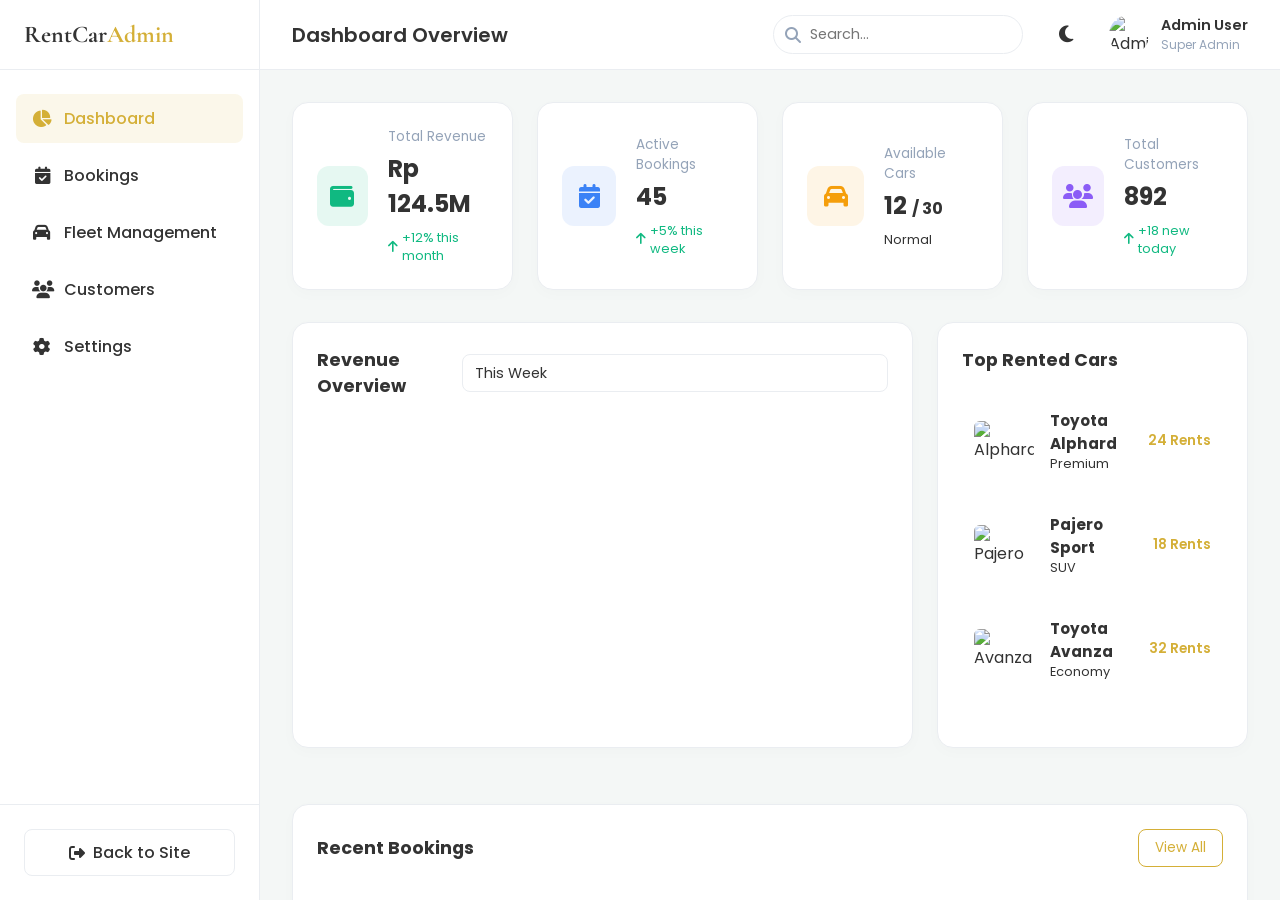
==== dashboard.html @ d7475178 "feat: add admin dashboard and folder restructure" ====
<!DOCTYPE html>
<html lang="en" data-theme="light">
  <head>
    <meta charset="UTF-8" />
    <meta name="viewport" content="width=device-width, initial-scale=1.0" />
    <title>Admin Dashboard - RentCarPremium</title>

    <!-- Google Fonts -->
    <link rel="preconnect" href="https://fonts.googleapis.com" />
    <link rel="preconnect" href="https://fonts.gstatic.com" crossorigin />
    <link
      href="https://fonts.googleapis.com/css2?family=Cormorant+Garamond:wght@400;600;700&family=Poppins:wght@300;400;500;600;700&display=swap"
      rel="stylesheet"
    />

    <!-- Font Awesome -->
    <link
      rel="stylesheet"
      href="https://cdnjs.cloudflare.com/ajax/libs/font-awesome/6.5.0/css/all.min.css"
    />

    <!-- Chart.js -->
    <script src="https://cdn.jsdelivr.net/npm/chart.js"></script>

    <!-- Styles -->
    <link rel="stylesheet" href="assets/css/style.css" />
    <link rel="stylesheet" href="assets/css/dashboard.css" />
  </head>
  <body class="dashboard-body">
    <!-- Sidebar -->
    <aside class="sidebar" id="sidebar">
      <div class="sidebar-header">
        <a href="index.html" class="nav-logo">RentCar<span>Admin</span></a>
        <button class="close-sidebar" id="closeSidebar">
          <i class="fas fa-times"></i>
        </button>
      </div>

      <ul class="sidebar-menu">
        <li>
          <a href="#" class="sidebar-link active" data-target="overview">
            <i class="fas fa-chart-pie"></i> Dashboard
          </a>
        </li>
        <li>
          <a href="#" class="sidebar-link" data-target="bookings">
            <i class="fas fa-calendar-check"></i> Bookings
          </a>
        </li>
        <li>
          <a href="#" class="sidebar-link" data-target="fleet">
            <i class="fas fa-car"></i> Fleet Management
          </a>
        </li>
        <li>
          <a href="#" class="sidebar-link" data-target="customers">
            <i class="fas fa-users"></i> Customers
          </a>
        </li>
        <li>
          <a href="#" class="sidebar-link" data-target="settings">
            <i class="fas fa-cog"></i> Settings
          </a>
        </li>
      </ul>

      <div class="sidebar-footer">
        <a href="index.html" class="logout-btn">
          <i class="fas fa-sign-out-alt"></i> Back to Site
        </a>
      </div>
    </aside>

    <!-- Main Content -->
    <main class="main-content">
      <!-- Topbar -->
      <header class="topbar">
        <div class="topbar-left">
          <button class="hamburger-dashboard" id="openSidebar">
            <i class="fas fa-bars"></i>
          </button>
          <h2 class="page-title" id="dashboardPageTitle">Dashboard Overview</h2>
        </div>

        <div class="topbar-right">
          <div class="search-bar">
            <i class="fas fa-search"></i>
            <input type="text" id="globalSearch" placeholder="Search..." />
          </div>
          <button
            class="dark-toggle"
            id="darkToggleDashboard"
            aria-label="Toggle dark mode"
          >
            <i class="fas fa-moon" id="darkIconDashboard"></i>
          </button>
          <div class="admin-profile">
            <img
              src="https://randomuser.me/api/portraits/men/32.jpg"
              alt="Admin"
            />
            <div class="admin-info">
              <span class="admin-name">Admin User</span>
              <span class="admin-role">Super Admin</span>
            </div>
          </div>
        </div>
      </header>

      <!-- Dashboard Container -->
      <div class="dashboard-container">
        
        <!-- =========================================
             1. OVERVIEW VIEW (DASHBOARD)
             ========================================= -->
        <div id="view-overview" class="dashboard-view active-view">
          <!-- Stats Cards -->
          <div class="stats-grid">
            <div class="stat-card">
              <div class="stat-icon income"><i class="fas fa-wallet"></i></div>
              <div class="stat-details">
                <p>Total Revenue</p>
                <h3>Rp 124.5M</h3>
                <span class="trend positive"
                  ><i class="fas fa-arrow-up"></i> +12% this month</span
                >
              </div>
            </div>
            <div class="stat-card">
              <div class="stat-icon bookings">
                <i class="fas fa-calendar-check"></i>
              </div>
              <div class="stat-details">
                <p>Active Bookings</p>
                <h3>45</h3>
                <span class="trend positive"
                  ><i class="fas fa-arrow-up"></i> +5% this week</span
                >
              </div>
            </div>
            <div class="stat-card">
              <div class="stat-icon cars"><i class="fas fa-car"></i></div>
              <div class="stat-details">
                <p>Available Cars</p>
                <h3>12 <span>/ 30</span></h3>
                <span class="trend neutral">Normal</span>
              </div>
            </div>
            <div class="stat-card">
              <div class="stat-icon users"><i class="fas fa-users"></i></div>
              <div class="stat-details">
                <p>Total Customers</p>
                <h3>892</h3>
                <span class="trend positive"
                  ><i class="fas fa-arrow-up"></i> +18 new today</span
                >
              </div>
            </div>
          </div>

          <div class="dashboard-grid">
            <!-- Chart Section -->
            <div class="chart-section dashboard-card">
              <div class="card-header">
                <h3>Revenue Overview</h3>
                <select class="filter-select">
                  <option>This Week</option>
                  <option>This Month</option>
                  <option>This Year</option>
                </select>
              </div>
              <div class="chart-container">
                <canvas id="revenueChart"></canvas>
              </div>
            </div>

            <!-- Popular Cars -->
            <div class="popular-cars dashboard-card">
              <div class="card-header">
                <h3>Top Rented Cars</h3>
              </div>
              <div class="popular-list">
                <div class="popular-item">
                  <img
                    src="https://th.bing.com/th/id/OIP.Qn-1zHXewPxutdXA5yAZLQHaE8?w=240&h=150&c=6&r=0&o=7&dpr=1.3&pid=1.7&rm=3"
                    alt="Alphard"
                  />
                  <div class="popular-info">
                    <h4>Toyota Alphard</h4>
                    <p>Premium</p>
                  </div>
                  <span class="rent-count">24 Rents</span>
                </div>
                <div class="popular-item">
                  <img
                    src="https://th.bing.com/th/id/OIP.t22fXZm8ajaMk3SZnd7yOwHaEh?w=259&h=150&c=6&r=0&o=7&dpr=1.3&pid=1.7&rm=3"
                    alt="Pajero"
                  />
                  <div class="popular-info">
                    <h4>Pajero Sport</h4>
                    <p>SUV</p>
                  </div>
                  <span class="rent-count">18 Rents</span>
                </div>
                <div class="popular-item">
                  <img
                    src="https://th.bing.com/th/id/OIP.oUgGefpCbE5vS0LjZGcq3wHaEK?w=265&h=180&c=7&r=0&o=7&dpr=1.3&pid=1.7&rm=3"
                    alt="Avanza"
                  />
                  <div class="popular-info">
                    <h4>Toyota Avanza</h4>
                    <p>Economy</p>
                  </div>
                  <span class="rent-count">32 Rents</span>
                </div>
              </div>
            </div>
          </div>

          <!-- Recent Bookings Table -->
          <div class="recent-bookings dashboard-card">
            <div class="card-header">
              <h3>Recent Bookings</h3>
              <button class="btn-outline-sm" id="viewAllBookingsBtn">View All</button>
            </div>
            <div class="table-responsive">
              <table class="dashboard-table">
                <thead>
                  <tr>
                    <th>Booking ID</th>
                    <th>Customer</th>
                    <th>Car</th>
                    <th>Pickup Date</th>
                    <th>Return Date</th>
                    <th>Status</th>
                    <th>Amount</th>
                  </tr>
                </thead>
                <tbody id="recentBookingsTable">
                  <!-- Rendered via JS -->
                </tbody>
              </table>
            </div>
          </div>
        </div>

        <!-- =========================================
             2. BOOKINGS VIEW
             ========================================= -->
        <div id="view-bookings" class="dashboard-view">
          <div class="dashboard-card">
            <div class="card-header">
              <h3>Bookings List</h3>
              <div class="bookings-actions">
                <select class="filter-select" id="bookingsFilter">
                  <option value="all">All Bookings</option>
                  <option value="active">Active</option>
                  <option value="completed">Completed</option>
                  <option value="pending">Pending</option>
                </select>
                <button class="btn-primary-sm" id="btnNewBooking">
                  <i class="fas fa-plus"></i> New Booking
                </button>
              </div>
            </div>

            <div class="table-responsive">
              <table class="dashboard-table">
                <thead>
                  <tr>
                    <th>Booking ID</th>
                    <th>Customer</th>
                    <th>Car</th>
                    <th>Pickup Date</th>
                    <th>Return Date</th>
                    <th>Status</th>
                    <th>Amount</th>
                    <th>Actions</th>
                  </tr>
                </thead>
                <tbody id="fullBookingsTable">
                  <!-- JS Rendered -->
                </tbody>
              </table>
            </div>
          </div>
        </div>

        <!-- =========================================
             3. FLEET VIEW
             ========================================= -->
        <div id="view-fleet" class="dashboard-view">
          <div class="fleet-control-bar">
            <h3>Fleet Directory</h3>
            <button class="btn-primary-sm" id="btnNewCar">
              <i class="fas fa-plus"></i> Add New Car
            </button>
          </div>
          <div class="fleet-grid-dashboard" id="fleetGridDashboard">
            <!-- JS Rendered Fleet Grid -->
          </div>
        </div>

        <!-- =========================================
             4. CUSTOMERS VIEW
             ========================================= -->
        <div id="view-customers" class="dashboard-view">
          <div class="dashboard-card">
            <div class="card-header">
              <h3>Customer Database</h3>
            </div>
            <div class="table-responsive">
              <table class="dashboard-table">
                <thead>
                  <tr>
                    <th>Customer ID</th>
                    <th>Name</th>
                    <th>Email</th>
                    <th>Phone</th>
                    <th>Total Bookings</th>
                    <th>Status</th>
                    <th>Actions</th>
                  </tr>
                </thead>
                <tbody id="customersTable">
                  <!-- JS Rendered -->
                </tbody>
              </table>
            </div>
          </div>
        </div>

        <!-- =========================================
             5. SETTINGS VIEW
             ========================================= -->
        <div id="view-settings" class="dashboard-view">
          <div class="settings-grid">
            <div class="dashboard-card settings-card">
              <h3>Admin Profile</h3>
              <form class="settings-form" id="adminProfileForm">
                <div class="form-group-sm">
                  <label>Display Name</label>
                  <input type="text" value="Admin User" required />
                </div>
                <div class="form-group-sm">
                  <label>Email Address</label>
                  <input type="email" value="admin@rentcarpremium.id" required />
                </div>
                <div class="form-group-sm">
                  <label>New Password</label>
                  <input type="password" placeholder="••••••••" />
                </div>
                <button type="submit" class="btn-primary-sm">Save Profile</button>
              </form>
            </div>

            <div class="dashboard-card settings-card">
              <h3>System Settings</h3>
              <form class="settings-form" id="systemSettingsForm">
                <div class="form-group-sm">
                  <label>Business Name</label>
                  <input type="text" value="RentCarPremium" required />
                </div>
                <div class="form-group-sm">
                  <label>Default Tax (%)</label>
                  <input type="number" value="10" required />
                </div>
                <div class="form-group-sm">
                  <label>Insurance Fee (Rp / Day)</label>
                  <input type="number" value="75000" required />
                </div>
                <button type="submit" class="btn-primary-sm">Save Config</button>
              </form>
            </div>
          </div>
        </div>

      </div>
    </main>

    <!-- SweetAlert2 -->
    <script src="https://cdn.jsdelivr.net/npm/sweetalert2@11"></script>
    <script src="assets/js/dashboard.js"></script>
  </body>
</html>
---- assets/css/style.css ----
/* ============================================================
   RentCarPremium – style.css
   Premium Luxury Car Rental Website
   ============================================================ */

/* ---- CSS Variables ---- */
:root {
  --bg: #f8f7f5;
  --bg2: #ffffff;
  --surface: #ffffff;
  --border: #e8e4df;
  --text: #1a1a1a;
  --text2: #5a5a5a;
  --text3: #9a9a9a;
  --accent: #7c5cbf;
  --accent2: #a07de0;
  --accent-light: #f0eafa;
  --accent-glow: rgba(124,92,191,0.18);
  --gold: #c9a84c;
  --dark-nav: rgba(255,255,255,0.95);
  --shadow: 0 4px 24px rgba(0,0,0,0.07);
  --shadow-lg: 0 12px 48px rgba(0,0,0,0.12);
  --radius: 16px;
  --radius-sm: 10px;
  --font-display: 'Cormorant Garamond', serif;
  --font-body: 'Poppins', sans-serif;
  --font-alt: 'Montserrat', sans-serif;
  --transition: 0.35s cubic-bezier(0.4,0,0.2,1);
}

[data-theme="dark"] {
  --bg: #0f0e0d;
  --bg2: #181614;
  --surface: #1e1c1a;
  --border: #2e2c2a;
  --text: #f0ece6;
  --text2: #b0a898;
  --text3: #706860;
  --dark-nav: rgba(15,14,13,0.96);
  --shadow: 0 4px 24px rgba(0,0,0,0.35);
  --shadow-lg: 0 12px 48px rgba(0,0,0,0.5);
  --accent-light: rgba(124,92,191,0.12);
}

/* ---- Reset & Base ---- */
*, *::before, *::after { box-sizing: border-box; margin: 0; padding: 0; }
html { scroll-behavior: smooth; font-size: 16px; }
body {
  font-family: var(--font-body);
  background: var(--bg);
  color: var(--text);
  overflow-x: hidden;
  transition: background var(--transition), color var(--transition);
}
img { display: block; width: 100%; height: auto; }
a { text-decoration: none; color: inherit; }
ul { list-style: none; }
button { cursor: pointer; border: none; background: none; font-family: inherit; }
input, select, textarea {
  font-family: inherit;
  border: 1.5px solid var(--border);
  background: var(--surface);
  color: var(--text);
  border-radius: var(--radius-sm);
  padding: 0.75rem 1rem;
  width: 100%;
  font-size: 0.9rem;
  transition: border-color var(--transition), box-shadow var(--transition), background var(--transition);
  outline: none;
}
input:focus, select:focus, textarea:focus {
  border-color: var(--accent);
  box-shadow: 0 0 0 3px var(--accent-glow);
}
select { appearance: none; background-image: url("data:image/svg+xml,%3Csvg xmlns='http://www.w3.org/2000/svg' width='12' height='8' fill='none'%3E%3Cpath d='M1 1l5 5 5-5' stroke='%237c5cbf' stroke-width='2' stroke-linecap='round'/%3E%3C/svg%3E"); background-repeat: no-repeat; background-position: right 1rem center; padding-right: 2.5rem; }
textarea { resize: vertical; }

/* ---- Scroll Progress ---- */
#scroll-progress {
  position: fixed; top: 0; left: 0; height: 3px; width: 0%;
  background: linear-gradient(90deg, var(--accent), var(--gold));
  z-index: 9999; transition: width 0.1s linear;
}

/* ---- Loading Screen ---- */
#loader {
  position: fixed; inset: 0; z-index: 10000;
  background: #0f0e0d;
  display: flex; align-items: center; justify-content: center;
  transition: opacity 0.6s ease, visibility 0.6s ease;
}
#loader.hidden { opacity: 0; visibility: hidden; }
.loader-inner { text-align: center; }
.loader-logo {
  font-family: var(--font-display);
  font-size: 2.5rem;
  color: #f0ece6;
  letter-spacing: -0.5px;
  margin-bottom: 2rem;
}
.loader-logo span { color: var(--accent2); }
.loader-bar {
  width: 200px; height: 2px;
  background: rgba(255,255,255,0.1);
  border-radius: 99px; overflow: hidden;
  margin: 0 auto 1rem;
}
.loader-fill {
  height: 100%;
  background: linear-gradient(90deg, var(--accent), var(--gold));
  border-radius: 99px;
  animation: loaderFill 1.8s ease forwards;
}
@keyframes loaderFill { from { width: 0; } to { width: 100%; } }
.loader-text { color: rgba(255,255,255,0.4); font-size: 0.8rem; letter-spacing: 0.15em; text-transform: uppercase; }

/* ---- Container ---- */
.container { max-width: 1240px; margin: 0 auto; padding: 0 1.5rem; }

/* ---- Buttons ---- */
.btn-primary {
  display: inline-flex; align-items: center; gap: 0.5rem;
  background: var(--accent);
  color: #fff;
  padding: 0.8rem 1.8rem;
  border-radius: 99px;
  font-size: 0.92rem;
  font-weight: 600;
  font-family: var(--font-alt);
  letter-spacing: 0.02em;
  transition: transform var(--transition), box-shadow var(--transition), background var(--transition);
  position: relative; overflow: hidden;
}
.btn-primary::before {
  content: ''; position: absolute; inset: 0;
  background: linear-gradient(135deg,rgba(255,255,255,0.15),transparent);
  opacity: 0; transition: opacity var(--transition);
}
.btn-primary:hover { transform: translateY(-2px); box-shadow: 0 8px 28px var(--accent-glow); background: var(--accent2); }
.btn-primary:hover::before { opacity: 1; }
.btn-primary.w-full { width: 100%; justify-content: center; }

.btn-outline {
  display: inline-flex; align-items: center; gap: 0.5rem;
  border: 2px solid rgba(255,255,255,0.5);
  color: #fff;
  padding: 0.8rem 1.8rem;
  border-radius: 99px;
  font-size: 0.92rem;
  font-weight: 600;
  font-family: var(--font-alt);
  letter-spacing: 0.02em;
  transition: all var(--transition);
}
.btn-outline:hover { background: rgba(255,255,255,0.15); border-color: #fff; }

/* ---- Navbar ---- */
#navbar {
  position: fixed; top: 0; left: 0; right: 0; z-index: 1000;
  padding: 1.5rem 0;
  transition: all 0.4s ease;
}
#navbar.scrolled {
  background: var(--dark-nav);
  box-shadow: 0 2px 24px rgba(0,0,0,0.08);
  backdrop-filter: blur(16px);
  -webkit-backdrop-filter: blur(16px);
  padding: 1rem 0;
}
.nav-container {
  max-width: 1240px; margin: 0 auto; padding: 0 1.5rem;
  display: flex; align-items: center; justify-content: space-between; gap: 1rem;
}
.nav-logo {
  font-family: var(--font-display);
  font-size: 1.6rem;
  font-weight: 700;
  color: #fff;
  transition: color var(--transition);
}
#navbar.scrolled .nav-logo { color: var(--text); }
.nav-logo span { color: var(--accent2); }
.nav-menu { display: flex; align-items: center; gap: 2rem; }
.nav-link {
  font-size: 0.9rem;
  font-weight: 500;
  color: rgba(255,255,255,0.85);
  position: relative;
  transition: color var(--transition);
  font-family: var(--font-alt);
  letter-spacing: 0.03em;
}
#navbar.scrolled .nav-link { color: var(--text2); }
.nav-link::after {
  content: ''; position: absolute; bottom: -4px; left: 0; width: 0; height: 2px;
  background: var(--accent); border-radius: 99px;
  transition: width var(--transition);
}
.nav-link:hover, .nav-link.active { color: #fff; }
#navbar.scrolled .nav-link:hover, #navbar.scrolled .nav-link.active { color: var(--accent); }
.nav-link:hover::after, .nav-link.active::after { width: 100%; }

.nav-actions { display: flex; align-items: center; gap: 0.8rem; }
.dark-toggle {
  width: 38px; height: 38px;
  border-radius: 50%; border: 1.5px solid rgba(255,255,255,0.3);
  color: rgba(255,255,255,0.8);
  display: flex; align-items: center; justify-content: center;
  transition: all var(--transition);
  font-size: 0.85rem;
}
#navbar.scrolled .dark-toggle { border-color: var(--border); color: var(--text2); }
.dark-toggle:hover { background: var(--accent); color: #fff; border-color: var(--accent); }

.btn-book {
  background: var(--accent);
  color: #fff;
  padding: 0.6rem 1.4rem;
  border-radius: 99px;
  font-size: 0.88rem;
  font-weight: 600;
  font-family: var(--font-alt);
  transition: all var(--transition);
}
.btn-book:hover { background: var(--accent2); transform: translateY(-1px); box-shadow: 0 6px 20px var(--accent-glow); }

.hamburger {
  display: none; flex-direction: column; gap: 5px;
  width: 30px; padding: 4px 0;
}
.hamburger span {
  display: block; height: 2px; background: #fff;
  border-radius: 99px; transition: all 0.3s ease;
}
#navbar.scrolled .hamburger span { background: var(--text); }
.hamburger.open span:nth-child(1) { transform: translateY(7px) rotate(45deg); }
.hamburger.open span:nth-child(2) { opacity: 0; }
.hamburger.open span:nth-child(3) { transform: translateY(-7px) rotate(-45deg); }

/* ---- Hero ---- */
.hero {
  min-height: 100vh;
  background: url('https://images.unsplash.com/photo-1476304884326-cd2c88572c5f?w=1800&q=80') center/cover no-repeat;
  position: relative; display: flex; flex-direction: column;
  align-items: center; justify-content: center;
  padding: 100px 1.5rem 80px;
}
.hero-overlay {
  position: absolute; inset: 0;
  background: linear-gradient(160deg, rgba(10,8,6,0.82) 0%, rgba(20,14,10,0.7) 60%, rgba(30,18,12,0.55) 100%);
}
.hero-content {
  position: relative; z-index: 2;
  max-width: 720px; text-align: center;
  animation: heroFadeIn 1s ease 0.5s both;
}
@keyframes heroFadeIn { from { opacity:0; transform:translateY(30px); } to { opacity:1; transform:translateY(0); } }
.hero-tagline {
  font-family: var(--font-alt); font-size: 0.78rem; font-weight: 600;
  letter-spacing: 0.3em; text-transform: uppercase;
  color: var(--accent2); margin-bottom: 1.2rem;
  opacity: 0; animation: heroFadeIn 0.8s ease 0.8s both;
}
.hero-title {
  font-family: var(--font-display);
  font-size: clamp(2.4rem, 6vw, 4.5rem);
  font-weight: 600; color: #fff; line-height: 1.12;
  margin-bottom: 1.4rem; min-height: 1.3em;
}
.hero-title .cursor {
  display: inline-block; width: 3px; height: 0.85em;
  background: var(--accent2); margin-left: 4px;
  vertical-align: middle;
  animation: blink 0.8s step-end infinite;
}
@keyframes blink { 0%,100%{ opacity:1; } 50%{ opacity:0; } }
.hero-sub {
  font-size: 1.05rem; color: rgba(255,255,255,0.72);
  line-height: 1.7; max-width: 560px; margin: 0 auto 2rem;
  opacity: 0; animation: heroFadeIn 0.8s ease 1.2s both;
}
.hero-btns {
  display: flex; align-items: center; justify-content: center; gap: 1rem; flex-wrap: wrap;
  margin-bottom: 3rem;
  opacity: 0; animation: heroFadeIn 0.8s ease 1.4s both;
}
.hero-stats {
  display: flex; align-items: center; justify-content: center; gap: 2.5rem;
  opacity: 0; animation: heroFadeIn 0.8s ease 1.6s both;
}
.stat { text-align: center; }
.stat-num { font-family: var(--font-display); font-size: 2rem; font-weight: 700; color: #fff; }
.stat span:last-of-type { font-size: 1.5rem; color: var(--gold); }
.stat p { font-size: 0.78rem; color: rgba(255,255,255,0.5); text-transform: uppercase; letter-spacing: 0.1em; margin-top: 0.2rem; }
.stat-divider { width: 1px; height: 40px; background: rgba(255,255,255,0.2); }

/* ---- Booking Card ---- */
.booking-card {
  position: relative; z-index: 2; width: 100%; max-width: 920px;
  background: rgba(255,255,255,0.08);
  backdrop-filter: blur(24px); -webkit-backdrop-filter: blur(24px);
  border: 1px solid rgba(255,255,255,0.15);
  border-radius: var(--radius);
  padding: 2rem;
  margin-top: 2.5rem;
  box-shadow: 0 16px 60px rgba(0,0,0,0.3);
  animation: floatCard 5s ease-in-out infinite;
}
@keyframes floatCard { 0%,100%{ transform:translateY(0); } 50%{ transform:translateY(-6px); } }
.booking-title {
  font-family: var(--font-alt); font-size: 1rem; font-weight: 700;
  color: #fff; margin-bottom: 1.5rem;
  display: flex; align-items: center; gap: 0.6rem;
}
.booking-title i { color: var(--accent2); }
.booking-form .form-row { display: grid; grid-template-columns: 1fr 1fr; gap: 1rem; margin-bottom: 1rem; }
.booking-form .form-group { display: flex; flex-direction: column; gap: 0.4rem; }
.booking-form label {
  font-size: 0.78rem; font-weight: 600; color: rgba(255,255,255,0.7);
  font-family: var(--font-alt); letter-spacing: 0.05em;
  display: flex; align-items: center; gap: 0.4rem;
}
.booking-form label i { color: var(--accent2); font-size: 0.7rem; }
.booking-form input, .booking-form select {
  background: rgba(255,255,255,0.1);
  border-color: rgba(255,255,255,0.18);
  color: #fff;
}
.booking-form input::placeholder { color: rgba(255,255,255,0.35); }
.booking-form input:focus, .booking-form select:focus {
  border-color: var(--accent2);
  box-shadow: 0 0 0 3px rgba(124,92,191,0.25);
  background: rgba(255,255,255,0.15);
}
.booking-form select option { color: #1a1a1a; background: #fff; }
.btn-book-form {
  width: 100%; padding: 1rem;
  background: linear-gradient(135deg, var(--accent), var(--accent2));
  color: #fff; font-size: 1rem; font-weight: 700;
  font-family: var(--font-alt); border-radius: var(--radius-sm);
  letter-spacing: 0.05em;
  display: flex; align-items: center; justify-content: center; gap: 0.5rem;
  transition: all var(--transition); position: relative; overflow: hidden;
  margin-top: 0.5rem;
}
.btn-book-form:hover { transform: translateY(-2px); box-shadow: 0 10px 35px rgba(124,92,191,0.4); }
.btn-book-form::after {
  content: ''; position: absolute; inset: 0;
  background: linear-gradient(90deg,transparent,rgba(255,255,255,0.15),transparent);
  transform: translateX(-100%);
  transition: transform 0.6s ease;
}
.btn-book-form:hover::after { transform: translateX(100%); }

/* ---- Section Shared ---- */
.section-pre {
  font-family: var(--font-alt); font-size: 0.75rem; font-weight: 700;
  letter-spacing: 0.25em; text-transform: uppercase;
  color: var(--accent); margin-bottom: 0.75rem;
}
.section-title {
  font-family: var(--font-display);
  font-size: clamp(2rem, 4vw, 3rem);
  font-weight: 600; color: var(--text); line-height: 1.2;
  margin-bottom: 1rem;
}
.section-title em { color: var(--accent); font-style: italic; }
.section-sub { font-size: 1rem; color: var(--text2); line-height: 1.7; max-width: 560px; }
.section-header { text-align: center; margin-bottom: 3rem; }
.section-header .section-sub { margin: 0 auto; }

/* ---- Fleet ---- */
.fleet-section { padding: 100px 0; background: var(--bg); }
.fleet-controls {
  display: flex; align-items: center; justify-content: space-between;
  flex-wrap: wrap; gap: 1rem; margin-bottom: 2.5rem;
}
.fleet-filters { display: flex; gap: 0.5rem; flex-wrap: wrap; }
.filter-btn {
  padding: 0.5rem 1.2rem;
  border-radius: 99px; font-size: 0.83rem; font-weight: 600;
  font-family: var(--font-alt); color: var(--text2);
  border: 1.5px solid var(--border);
  transition: all var(--transition);
}
.filter-btn:hover, .filter-btn.active {
  background: var(--accent); color: #fff; border-color: var(--accent);
}
.fleet-search {
  position: relative; min-width: 220px;
}
.fleet-search i { position: absolute; left: 1rem; top: 50%; transform: translateY(-50%); color: var(--text3); font-size: 0.85rem; }
.fleet-search input { padding-left: 2.5rem; border-radius: 99px; }

.cars-grid {
  display: grid;
  grid-template-columns: repeat(auto-fill, minmax(320px,1fr));
  gap: 1.5rem;
}
.car-card {
  background: var(--surface);
  border: 1px solid var(--border);
  border-radius: var(--radius);
  overflow: hidden;
  transition: transform var(--transition), box-shadow var(--transition);
  position: relative;
}
.car-card:hover { transform: translateY(-6px); box-shadow: var(--shadow-lg); }
.car-card.hidden { display: none; }

.car-img-wrap { position: relative; aspect-ratio: 16/10; overflow: hidden; }
.car-img-wrap img { width: 100%; height: 100%; object-fit: cover; transition: transform 0.5s ease; }
.car-card:hover .car-img-wrap img { transform: scale(1.05); }
.car-badge {
  position: absolute; top: 1rem; left: 1rem;
  padding: 0.3rem 0.85rem; border-radius: 99px;
  font-size: 0.72rem; font-weight: 700; font-family: var(--font-alt);
  letter-spacing: 0.08em; text-transform: uppercase; color: #fff;
}
.car-badge.economy { background: linear-gradient(135deg,#3a9e6e,#2ecc71); }
.car-badge.suv { background: linear-gradient(135deg,#2c73d2,#4a9aff); }
.car-badge.premium { background: linear-gradient(135deg,#8b5cf6,#c084fc); }
.car-badge.van { background: linear-gradient(135deg,#c9a84c,#f0c060); }

.car-info { padding: 1.4rem; }
.car-name { font-family: var(--font-display); font-size: 1.35rem; font-weight: 600; color: var(--text); margin-bottom: 0.75rem; }
.car-specs {
  display: flex; gap: 1rem; flex-wrap: wrap; margin-bottom: 0.75rem;
}
.car-specs span { font-size: 0.8rem; color: var(--text2); display: flex; align-items: center; gap: 0.35rem; font-family: var(--font-alt); }
.car-specs i { color: var(--accent); font-size: 0.7rem; }
.car-rating { display: flex; align-items: center; gap: 0.3rem; margin-bottom: 1rem; }
.car-rating i { color: var(--gold); font-size: 0.8rem; }
.car-rating span { font-size: 0.82rem; font-weight: 600; color: var(--text2); margin-left: 0.2rem; }
.car-footer { display: flex; align-items: center; justify-content: space-between; gap: 0.5rem; flex-wrap: wrap; }
.car-price .price { font-family: var(--font-display); font-size: 1.5rem; font-weight: 700; color: var(--accent); }
.car-price .per { font-size: 0.78rem; color: var(--text3); margin-left: 0.2rem; }
.car-actions { display: flex; gap: 0.5rem; }
.btn-view, .btn-rent {
  padding: 0.5rem 1rem; border-radius: 99px;
  font-size: 0.8rem; font-weight: 600; font-family: var(--font-alt);
  transition: all var(--transition);
}
.btn-view { border: 1.5px solid var(--border); color: var(--text2); }
.btn-view:hover { border-color: var(--accent); color: var(--accent); }
.btn-rent { background: var(--accent); color: #fff; }
.btn-rent:hover { background: var(--accent2); transform: translateY(-1px); box-shadow: 0 4px 14px var(--accent-glow); }

.no-results { text-align: center; padding: 3rem; color: var(--text3); font-size: 1rem; }

/* ---- Car Modal ---- */
.modal-overlay {
  position: fixed; inset: 0; z-index: 2000;
  background: rgba(0,0,0,0.6);
  backdrop-filter: blur(6px);
  display: flex; align-items: center; justify-content: center;
  padding: 1rem;
  opacity: 0; visibility: hidden;
  transition: all 0.35s ease;
}
.modal-overlay.open { opacity: 1; visibility: visible; }
.modal-box {
  background: var(--surface); border-radius: var(--radius);
  max-width: 700px; width: 100%; max-height: 90vh; overflow-y: auto;
  position: relative;
  transform: scale(0.88) translateY(20px);
  transition: transform 0.35s cubic-bezier(0.34,1.56,0.64,1);
  box-shadow: var(--shadow-lg);
}
.modal-overlay.open .modal-box { transform: scale(1) translateY(0); }
.modal-close {
  position: absolute; top: 1rem; right: 1rem; z-index: 10;
  width: 36px; height: 36px; border-radius: 50%;
  background: rgba(0,0,0,0.2); color: #fff;
  display: flex; align-items: center; justify-content: center;
  font-size: 0.85rem; transition: all var(--transition);
}
.modal-close:hover { background: rgba(0,0,0,0.5); }
.modal-img-wrap { aspect-ratio: 16/9; position: relative; overflow: hidden; }
.modal-img-wrap img { width: 100%; height: 100%; object-fit: cover; }
.modal-img-wrap .car-badge { top: 1.2rem; left: 1.2rem; position: absolute; }
.modal-body { padding: 2rem; }
.modal-body h2 { font-family: var(--font-display); font-size: 2rem; color: var(--text); margin-bottom: 0.75rem; }
.modal-desc { color: var(--text2); line-height: 1.7; margin-bottom: 1.5rem; font-size: 0.93rem; }
.modal-features {
  display: flex; flex-wrap: wrap; gap: 0.65rem; margin-bottom: 1.5rem;
}
.feature-tag {
  display: flex; align-items: center; gap: 0.4rem;
  background: var(--accent-light); color: var(--accent);
  padding: 0.4rem 0.9rem; border-radius: 99px;
  font-size: 0.78rem; font-weight: 600; font-family: var(--font-alt);
}
.feature-tag i { font-size: 0.7rem; }
.modal-specs-grid {
  display: grid; grid-template-columns: repeat(3, 1fr); gap: 1rem;
  margin-bottom: 1.5rem;
  padding: 1.2rem; background: var(--bg); border-radius: var(--radius-sm);
}
.spec-item { text-align: center; }
.spec-item span { font-size: 0.72rem; color: var(--text3); text-transform: uppercase; letter-spacing: 0.1em; font-family: var(--font-alt); display: block; margin-bottom: 0.3rem; }
.spec-item strong { font-family: var(--font-display); font-size: 1.1rem; color: var(--text); }
.modal-footer { display: flex; align-items: center; justify-content: space-between; gap: 1rem; flex-wrap: wrap; }
.modal-price { font-family: var(--font-display); font-size: 1.8rem; color: var(--accent); font-weight: 700; }

/* ---- Testimonials ---- */
.testimonials-section { padding: 100px 0; background: var(--bg2); }
.testimonials-swiper { padding-bottom: 3rem !important; }
.testi-card {
  background: var(--surface); border: 1px solid var(--border);
  border-radius: var(--radius); padding: 2rem;
  box-shadow: var(--shadow);
  margin: 0.5rem;
  transition: box-shadow var(--transition);
}
.testi-card:hover { box-shadow: var(--shadow-lg); }
.testi-stars { margin-bottom: 1rem; display: flex; gap: 0.25rem; }
.testi-stars i { color: var(--gold); font-size: 0.9rem; }
.testi-text { font-size: 0.95rem; color: var(--text2); line-height: 1.75; margin-bottom: 1.5rem; font-style: italic; }
.testi-author { display: flex; align-items: center; gap: 1rem; }
.testi-author img { width: 48px; height: 48px; border-radius: 50%; object-fit: cover; border: 2px solid var(--accent-light); }
.testi-author strong { display: block; font-weight: 600; color: var(--text); font-size: 0.9rem; }
.testi-author span { font-size: 0.78rem; color: var(--text3); font-family: var(--font-alt); }
.swiper-pagination-bullet { background: var(--border) !important; }
.swiper-pagination-bullet-active { background: var(--accent) !important; }

/* ---- FAQ ---- */
.faq-section { padding: 100px 0; background: var(--bg); }
.faq-container { display: grid; grid-template-columns: 1fr 1.2fr; gap: 5rem; align-items: start; }
.faq-img { width: 100%; border-radius: var(--radius); object-fit: cover; aspect-ratio: 4/3; margin-top: 2rem; box-shadow: var(--shadow-lg); }
.accordion { display: flex; flex-direction: column; gap: 0.75rem; }
.acc-item {
  background: var(--surface); border: 1px solid var(--border);
  border-radius: var(--radius-sm); overflow: hidden;
  transition: box-shadow var(--transition);
}
.acc-item.open { box-shadow: var(--shadow); border-color: var(--accent-light); }
.acc-header {
  width: 100%; display: flex; align-items: center; justify-content: space-between;
  padding: 1.2rem 1.4rem; gap: 1rem;
  text-align: left; cursor: pointer;
  transition: background var(--transition);
}
.acc-header span { font-size: 0.95rem; font-weight: 600; color: var(--text); flex: 1; }
.acc-icon { color: var(--accent); font-size: 0.8rem; transition: transform var(--transition); flex-shrink: 0; }
.acc-item.open .acc-icon { transform: rotate(45deg); }
.acc-body {
  max-height: 0; overflow: hidden;
  transition: max-height 0.4s ease, padding 0.4s ease;
  padding: 0 1.4rem;
}
.acc-item.open .acc-body { max-height: 300px; padding: 0 1.4rem 1.2rem; }
.acc-body p { font-size: 0.9rem; color: var(--text2); line-height: 1.75; }

/* ---- Contact ---- */
.contact-section { padding: 100px 0; background: var(--bg2); }
.contact-grid { display: grid; grid-template-columns: 1fr 1.2fr; gap: 4rem; align-items: start; }
.contact-item { display: flex; gap: 1rem; align-items: flex-start; margin-bottom: 1.75rem; }
.contact-icon {
  width: 44px; height: 44px; border-radius: 50%;
  background: var(--accent-light); color: var(--accent);
  display: flex; align-items: center; justify-content: center;
  font-size: 1rem; flex-shrink: 0; transition: all var(--transition);
}
.contact-item:hover .contact-icon { background: var(--accent); color: #fff; }
.contact-item strong { display: block; font-weight: 600; color: var(--text); margin-bottom: 0.25rem; font-size: 0.9rem; }
.contact-item p { font-size: 0.88rem; color: var(--text2); line-height: 1.6; }
.contact-socials { display: flex; gap: 0.75rem; margin-bottom: 2rem; }
.contact-socials a {
  width: 40px; height: 40px; border-radius: 50%;
  border: 1.5px solid var(--border); color: var(--text2);
  display: flex; align-items: center; justify-content: center;
  font-size: 0.9rem; transition: all var(--transition);
}
.contact-socials a:hover { background: var(--accent); color: #fff; border-color: var(--accent); transform: translateY(-2px); }
.map-embed { border-radius: var(--radius-sm); overflow: hidden; height: 200px; }
.map-embed iframe { width: 100%; height: 100%; border: none; }

.contact-form-wrap {
  background: var(--surface); border: 1px solid var(--border);
  border-radius: var(--radius); padding: 2.5rem;
  box-shadow: var(--shadow);
}
.contact-form-wrap .form-group { margin-bottom: 1.2rem; }
.contact-form-wrap label { display: block; font-size: 0.82rem; font-weight: 600; color: var(--text2); margin-bottom: 0.4rem; font-family: var(--font-alt); }

/* ---- Footer ---- */
footer {
  background: #121110;
  color: rgba(255,255,255,0.7);
  padding: 80px 0 0;
}
.footer-gradient-line {
  height: 3px;
  background: linear-gradient(90deg, var(--accent), var(--gold), var(--accent2));
  margin-bottom: 60px;
}
.footer-grid {
  display: grid; grid-template-columns: 1.5fr 1fr 1.2fr 1.2fr; gap: 3rem;
  padding-bottom: 3rem; border-bottom: 1px solid rgba(255,255,255,0.08);
}
.footer-logo { color: rgba(255,255,255,0.95) !important; }
.footer-brand p { font-size: 0.88rem; line-height: 1.7; margin-top: 1rem; color: rgba(255,255,255,0.45); }
.footer-socials { display: flex; gap: 0.65rem; margin-top: 1.5rem; }
.footer-socials a {
  width: 36px; height: 36px; border-radius: 50%;
  border: 1px solid rgba(255,255,255,0.12); color: rgba(255,255,255,0.5);
  display: flex; align-items: center; justify-content: center; font-size: 0.85rem;
  transition: all var(--transition);
}
.footer-socials a:hover { background: var(--accent); color: #fff; border-color: var(--accent); }
.footer-col h4 { font-family: var(--font-alt); font-size: 0.82rem; font-weight: 700; letter-spacing: 0.12em; text-transform: uppercase; color: rgba(255,255,255,0.85); margin-bottom: 1.2rem; }
.footer-col ul { display: flex; flex-direction: column; gap: 0.7rem; }
.footer-col ul li { font-size: 0.88rem; color: rgba(255,255,255,0.45); display: flex; align-items: center; gap: 0.5rem; transition: color var(--transition); }
.footer-col ul li i { color: var(--accent); font-size: 0.75rem; }
.footer-col ul li a, .footer-col ul a { color: rgba(255,255,255,0.45); transition: color var(--transition); }
.footer-col ul li:hover, .footer-col ul a:hover { color: rgba(255,255,255,0.85); }
.footer-col > p { font-size: 0.85rem; color: rgba(255,255,255,0.4); line-height: 1.6; margin-bottom: 1rem; }
.newsletter-form { display: flex; gap: 0; border: 1px solid rgba(255,255,255,0.12); border-radius: 99px; overflow: hidden; }
.newsletter-form input {
  background: transparent; border: none; border-radius: 0;
  color: rgba(255,255,255,0.8); padding: 0.7rem 1.2rem; font-size: 0.85rem; flex: 1;
}
.newsletter-form input::placeholder { color: rgba(255,255,255,0.3); }
.newsletter-form input:focus { box-shadow: none; }
.newsletter-form button {
  background: var(--accent); color: #fff;
  padding: 0.7rem 1.2rem; font-size: 0.85rem;
  border-radius: 0 99px 99px 0;
  transition: background var(--transition);
}
.newsletter-form button:hover { background: var(--accent2); }
.footer-bottom {
  padding: 1.5rem 0; text-align: center;
  font-size: 0.82rem; color: rgba(255,255,255,0.25);
}
.footer-bottom i { color: #e05252; }

/* ---- Back to Top ---- */
#backTop {
  position: fixed; bottom: 2rem; right: 2rem; z-index: 900;
  width: 44px; height: 44px; border-radius: 50%;
  background: var(--accent); color: #fff;
  display: flex; align-items: center; justify-content: center;
  font-size: 0.9rem;
  opacity: 0; visibility: hidden; transform: translateY(10px);
  transition: all var(--transition);
  box-shadow: 0 4px 18px var(--accent-glow);
}
#backTop.show { opacity: 1; visibility: visible; transform: translateY(0); }
#backTop:hover { transform: translateY(-3px); background: var(--accent2); }

/* ---- Toast ---- */
.toast {
  position: fixed; bottom: 2rem; left: 50%; transform: translateX(-50%) translateY(20px);
  background: #1a1a1a; color: #fff;
  padding: 0.85rem 1.8rem; border-radius: 99px;
  font-size: 0.88rem; font-family: var(--font-alt);
  display: flex; align-items: center; gap: 0.6rem;
  box-shadow: 0 8px 30px rgba(0,0,0,0.25);
  opacity: 0; visibility: hidden; z-index: 3000;
  transition: all 0.35s ease;
}
.toast.show { opacity: 1; visibility: visible; transform: translateX(-50%) translateY(0); }
.toast i { color: #4ade80; }
[data-theme="dark"] .toast { background: #2a2825; }

/* ---- Form Groups (contact) ---- */
.form-group { display: flex; flex-direction: column; gap: 0.4rem; }

/* ---- Responsive ---- */
@media (max-width: 1100px) {
  .footer-grid { grid-template-columns: 1fr 1fr; gap: 2rem; }
}

@media (max-width: 900px) {
  .faq-container { grid-template-columns: 1fr; gap: 3rem; }
  .faq-img { max-height: 260px; }
  .contact-grid { grid-template-columns: 1fr; gap: 2.5rem; }
  .booking-form .form-row { grid-template-columns: 1fr; }
}

@media (max-width: 768px) {
  .nav-menu {
    position: fixed; top: 0; left: 0; right: 0; bottom: 0;
    background: var(--surface); flex-direction: column;
    align-items: center; justify-content: center;
    gap: 2rem; z-index: 999;
    opacity: 0; visibility: hidden; transform: scale(0.95);
    transition: all 0.35s ease;
  }
  .nav-menu.open { opacity: 1; visibility: visible; transform: scale(1); }
  .nav-link { font-size: 1.2rem; color: var(--text2) !important; }
  .nav-link.active, .nav-link:hover { color: var(--accent) !important; }
  .hamburger { display: flex; }
  .btn-book { display: none; }

  .hero { padding: 90px 1.5rem 60px; }
  .hero-stats { gap: 1.5rem; }

  .cars-grid { grid-template-columns: 1fr; }
  .footer-grid { grid-template-columns: 1fr; gap: 2rem; }
  .modal-specs-grid { grid-template-columns: repeat(2,1fr); }
}

@media (max-width: 480px) {
  .hero-btns { flex-direction: column; align-items: stretch; text-align: center; }
  .hero-btns .btn-primary, .hero-btns .btn-outline { justify-content: center; }
  .booking-card { padding: 1.5rem; }
  .modal-footer { flex-direction: column; text-align: center; }
}

/* ---- Scroll hidden state for filter ---- */
.car-card.hidden { display: none !important; }

/* ---- Dark mode overrides ---- */
[data-theme="dark"] input[type="date"]::-webkit-calendar-picker-indicator { filter: invert(1); }
[data-theme="dark"] .booking-form input, [data-theme="dark"] .booking-form select { color: #fff !important; }

/* ---- Custom scrollbar ---- */
::-webkit-scrollbar { width: 6px; }
::-webkit-scrollbar-track { background: var(--bg); }
::-webkit-scrollbar-thumb { background: var(--accent); border-radius: 99px; }
---- assets/css/dashboard.css ----
/* =========================================
   DASHBOARD STYLES
   ========================================= */

.dashboard-body {
  margin: 0;
  padding: 0;
  font-family: 'Poppins', sans-serif;
  background-color: var(--bg-color, #f4f7f6);
  color: var(--text-color, #333);
  display: flex;
  height: 100vh;
  overflow: hidden;
  transition: background-color 0.3s, color 0.3s;
}

:root {
  --sidebar-bg: #ffffff;
  --sidebar-border: #eaedf1;
  --card-bg: #ffffff;
  --card-border: #eaedf1;
  --hover-bg: #f8fafc;
  --primary-color: #d4af37; /* Gold */
  --primary-light: rgba(212, 175, 55, 0.1);
  --success-color: #10b981;
  --info-color: #3b82f6;
  --warning-color: #f59e0b;
  --danger-color: #ef4444;
}

[data-theme="dark"] {
  --bg-color: #0f172a;
  --sidebar-bg: #1e293b;
  --sidebar-border: #334155;
  --card-bg: #1e293b;
  --card-border: #334155;
  --text-color: #f8fafc;
  --text-light: #94a3b8;
  --hover-bg: #334155;
}

/* ===== TAB SWITCHER (VIEW CONTAINER) ===== */
.dashboard-view {
  display: none;
  animation: fadeIn 0.3s ease-in-out;
}
.dashboard-view.active-view {
  display: block;
}

@keyframes fadeIn {
  from { opacity: 0; transform: translateY(10px); }
  to { opacity: 1; transform: translateY(0); }
}

/* ===== SIDEBAR ===== */
.sidebar {
  width: 260px;
  background-color: var(--sidebar-bg);
  border-right: 1px solid var(--sidebar-border);
  display: flex;
  flex-direction: column;
  transition: all 0.3s ease;
  z-index: 1000;
  flex-shrink: 0;
}

.sidebar-header {
  height: 70px;
  display: flex;
  align-items: center;
  padding: 0 24px;
  border-bottom: 1px solid var(--sidebar-border);
  justify-content: space-between;
}

.nav-logo {
  font-family: 'Cormorant Garamond', serif;
  font-size: 1.5rem;
  font-weight: 700;
  color: var(--text-color);
  text-decoration: none;
}
.nav-logo span {
  color: var(--primary-color);
}

.close-sidebar {
  display: none;
  background: none;
  border: none;
  font-size: 1.2rem;
  color: var(--text-color);
  cursor: pointer;
}

.sidebar-menu {
  list-style: none;
  padding: 24px 16px;
  margin: 0;
  flex: 1;
  display: flex;
  flex-direction: column;
  gap: 8px;
}

.sidebar-menu li a {
  display: flex;
  align-items: center;
  gap: 12px;
  padding: 12px 16px;
  color: var(--text-color);
  text-decoration: none;
  border-radius: 8px;
  font-weight: 500;
  transition: all 0.2s;
}

.sidebar-menu li a i {
  font-size: 1.1rem;
  width: 20px;
  text-align: center;
}

.sidebar-menu li a:hover {
  background-color: var(--hover-bg);
}

.sidebar-menu li a.active {
  background-color: var(--primary-light);
  color: var(--primary-color);
}

.sidebar-footer {
  padding: 24px;
  border-top: 1px solid var(--sidebar-border);
}

.logout-btn {
  display: flex;
  align-items: center;
  justify-content: center;
  gap: 8px;
  width: 100%;
  padding: 10px;
  background: transparent;
  border: 1px solid var(--sidebar-border);
  border-radius: 8px;
  color: var(--text-color);
  text-decoration: none;
  font-weight: 500;
  transition: 0.3s;
}
.logout-btn:hover {
  background: var(--hover-bg);
}


/* ===== MAIN CONTENT ===== */
.main-content {
  flex: 1;
  display: flex;
  flex-direction: column;
  overflow: hidden;
}

/* TOPBAR */
.topbar {
  height: 70px;
  background-color: var(--sidebar-bg);
  border-bottom: 1px solid var(--sidebar-border);
  display: flex;
  align-items: center;
  justify-content: space-between;
  padding: 0 32px;
  flex-shrink: 0;
}

.topbar-left {
  display: flex;
  align-items: center;
  gap: 16px;
}

.hamburger-dashboard {
  display: none;
  background: none;
  border: none;
  font-size: 1.2rem;
  color: var(--text-color);
  cursor: pointer;
}

.page-title {
  font-size: 1.25rem;
  font-weight: 600;
  margin: 0;
}

.topbar-right {
  display: flex;
  align-items: center;
  gap: 24px;
}

.search-bar {
  position: relative;
  display: flex;
  align-items: center;
}
.search-bar i {
  position: absolute;
  left: 12px;
  color: var(--text-light, #94a3b8);
}
.search-bar input {
  padding: 8px 16px 8px 36px;
  border-radius: 20px;
  border: 1px solid var(--sidebar-border);
  background: var(--bg-color);
  color: var(--text-color);
  outline: none;
  font-family: inherit;
  width: 250px;
  transition: 0.3s;
}
.search-bar input:focus {
  border-color: var(--primary-color);
}

.dark-toggle {
  background: none;
  border: none;
  font-size: 1.2rem;
  color: var(--text-color);
  cursor: pointer;
}

.admin-profile {
  display: flex;
  align-items: center;
  gap: 12px;
}
.admin-profile img {
  width: 40px;
  height: 40px;
  border-radius: 50%;
  object-fit: cover;
}
.admin-info {
  display: flex;
  flex-direction: column;
}
.admin-name {
  font-weight: 600;
  font-size: 0.9rem;
}
.admin-role {
  font-size: 0.75rem;
  color: var(--text-light, #94a3b8);
}


/* ===== DASHBOARD CONTAINER ===== */
.dashboard-container {
  flex: 1;
  padding: 32px;
  overflow-y: auto;
}

/* Stats Grid */
.stats-grid {
  display: grid;
  grid-template-columns: repeat(auto-fit, minmax(220px, 1fr));
  gap: 24px;
  margin-bottom: 32px;
}

.stat-card {
  background: var(--card-bg);
  border: 1px solid var(--card-border);
  border-radius: 16px;
  padding: 24px;
  display: flex;
  align-items: center;
  gap: 20px;
  box-shadow: 0 4px 15px rgba(0,0,0,0.02);
  transition: transform 0.3s;
}
.stat-card:hover {
  transform: translateY(-5px);
}

.stat-icon {
  width: 60px;
  height: 60px;
  border-radius: 12px;
  display: flex;
  align-items: center;
  justify-content: center;
  font-size: 1.5rem;
}
.stat-icon.income { background: rgba(16, 185, 129, 0.1); color: var(--success-color); }
.stat-icon.bookings { background: rgba(59, 130, 246, 0.1); color: var(--info-color); }
.stat-icon.cars { background: rgba(245, 158, 11, 0.1); color: var(--warning-color); }
.stat-icon.users { background: rgba(139, 92, 246, 0.1); color: #8b5cf6; }

.stat-details p {
  margin: 0;
  font-size: 0.85rem;
  color: var(--text-light, #94a3b8);
  margin-bottom: 4px;
}
.stat-details h3 {
  margin: 0;
  font-size: 1.5rem;
  margin-bottom: 8px;
}
.stat-details h3 span {
  font-size: 1rem;
  color: var(--text-light);
}

.trend {
  font-size: 0.8rem;
  display: flex;
  align-items: center;
  gap: 4px;
}
.trend.positive { color: var(--success-color); }
.trend.negative { color: var(--danger-color); }
.trend.neutral { color: var(--text-light); }


/* Dashboard Grid (Charts & Lists) */
.dashboard-grid {
  display: grid;
  grid-template-columns: 2fr 1fr;
  gap: 24px;
  margin-bottom: 32px;
}

.dashboard-card {
  background: var(--card-bg);
  border: 1px solid var(--card-border);
  border-radius: 16px;
  padding: 24px;
  box-shadow: 0 4px 15px rgba(0,0,0,0.02);
  margin-bottom: 24px;
}

.card-header {
  display: flex;
  justify-content: space-between;
  align-items: center;
  margin-bottom: 24px;
  gap: 16px;
}
.card-header h3 {
  margin: 0;
  font-size: 1.1rem;
}

.filter-select {
  padding: 8px 12px;
  border-radius: 8px;
  border: 1px solid var(--sidebar-border);
  background: var(--bg-color);
  color: var(--text-color);
  font-family: inherit;
  outline: none;
}

.chart-container {
  position: relative;
  height: 300px;
  width: 100%;
}

/* Popular Cars */
.popular-list {
  display: flex;
  flex-direction: column;
  gap: 16px;
}
.popular-item {
  display: flex;
  align-items: center;
  gap: 16px;
  padding: 12px;
  border-radius: 12px;
  background: var(--bg-color);
  transition: 0.3s;
}
.popular-item:hover {
  background: var(--hover-bg);
}
.popular-item img {
  width: 60px;
  height: 40px;
  border-radius: 6px;
  object-fit: cover;
}
.popular-info {
  flex: 1;
}
.popular-info h4 {
  margin: 0;
  font-size: 0.95rem;
}
.popular-info p {
  margin: 0;
  font-size: 0.8rem;
  color: var(--text-light);
}
.rent-count {
  font-size: 0.85rem;
  font-weight: 600;
  color: var(--primary-color);
}

/* Recent Bookings Table */
.table-responsive {
  overflow-x: auto;
}
.dashboard-table {
  width: 100%;
  border-collapse: collapse;
}
.dashboard-table th,
.dashboard-table td {
  padding: 14px 16px;
  text-align: left;
  border-bottom: 1px solid var(--sidebar-border);
}
.dashboard-table th {
  font-weight: 600;
  color: var(--text-light);
  font-size: 0.85rem;
  text-transform: uppercase;
}
.dashboard-table tbody tr {
  transition: background 0.3s;
}
.dashboard-table tbody tr:hover {
  background: var(--hover-bg);
}
.dashboard-table td {
  font-size: 0.9rem;
}

.status-badge {
  padding: 4px 10px;
  border-radius: 20px;
  font-size: 0.75rem;
  font-weight: 600;
  display: inline-block;
}
.status-badge.completed {
  background: rgba(16, 185, 129, 0.1);
  color: var(--success-color);
}
.status-badge.active {
  background: rgba(59, 130, 246, 0.1);
  color: var(--info-color);
}
.status-badge.pending {
  background: rgba(245, 158, 11, 0.1);
  color: var(--warning-color);
}
.status-badge.cancelled {
  background: rgba(239, 68, 68, 0.1);
  color: var(--danger-color);
}

/* Mini Buttons & General Buttons */
.btn-primary-sm {
  background: var(--primary-color);
  color: #fff;
  border: none;
  padding: 8px 16px;
  border-radius: 8px;
  font-weight: 500;
  cursor: pointer;
  font-size: 0.85rem;
  transition: 0.3s;
  display: flex;
  align-items: center;
  gap: 6px;
}
.btn-primary-sm:hover {
  opacity: 0.9;
}

.btn-outline-sm {
  background: transparent;
  border: 1px solid var(--primary-color);
  color: var(--primary-color);
  padding: 8px 16px;
  border-radius: 8px;
  cursor: pointer;
  font-size: 0.85rem;
  transition: 0.3s;
}
.btn-outline-sm:hover {
  background: var(--primary-color);
  color: #fff;
}

.btn-danger-sm {
  background: rgba(239, 68, 68, 0.1);
  color: var(--danger-color);
  border: none;
  padding: 6px 12px;
  border-radius: 6px;
  font-weight: 500;
  cursor: pointer;
  font-size: 0.8rem;
  transition: 0.2s;
}
.btn-danger-sm:hover {
  background: var(--danger-color);
  color: #fff;
}

.btn-success-sm {
  background: rgba(16, 185, 129, 0.1);
  color: var(--success-color);
  border: none;
  padding: 6px 12px;
  border-radius: 6px;
  font-weight: 500;
  cursor: pointer;
  font-size: 0.8rem;
  transition: 0.2s;
}
.btn-success-sm:hover {
  background: var(--success-color);
  color: #fff;
}

.actions-cell {
  display: flex;
  gap: 8px;
}

/* ===== FLEET MANAGEMENT DASHBOARD ===== */
.fleet-control-bar {
  display: flex;
  justify-content: space-between;
  align-items: center;
  margin-bottom: 24px;
}
.fleet-control-bar h3 {
  margin: 0;
  font-size: 1.25rem;
}

.fleet-grid-dashboard {
  display: grid;
  grid-template-columns: repeat(auto-fill, minmax(280px, 1fr));
  gap: 24px;
}

.fleet-card-dashboard {
  background: var(--card-bg);
  border: 1px solid var(--card-border);
  border-radius: 16px;
  overflow: hidden;
  box-shadow: 0 4px 15px rgba(0,0,0,0.02);
  transition: 0.3s;
}
.fleet-card-dashboard:hover {
  transform: translateY(-5px);
}

.fleet-img-wrap {
  position: relative;
  height: 160px;
}
.fleet-img-wrap img {
  width: 100%;
  height: 100%;
  object-fit: cover;
}
.fleet-status-badge {
  position: absolute;
  top: 12px;
  right: 12px;
  padding: 6px 12px;
  border-radius: 20px;
  font-size: 0.75rem;
  font-weight: 600;
  color: #fff;
}
.fleet-status-badge.available { background: var(--success-color); }
.fleet-status-badge.rented { background: var(--info-color); }
.fleet-status-badge.maintenance { background: var(--danger-color); }

.fleet-info-dashboard {
  padding: 20px;
}
.fleet-info-header {
  display: flex;
  justify-content: space-between;
  align-items: center;
  margin-bottom: 12px;
}
.fleet-info-header h4 {
  margin: 0;
  font-size: 1.1rem;
  font-weight: 600;
}
.fleet-class-badge {
  font-size: 0.75rem;
  background: var(--bg-color);
  padding: 4px 8px;
  border-radius: 4px;
  color: var(--text-light);
}

.fleet-specs-dashboard {
  display: flex;
  gap: 12px;
  font-size: 0.8rem;
  color: var(--text-light);
  margin-bottom: 16px;
}

.fleet-price-row {
  display: flex;
  justify-content: space-between;
  align-items: center;
  padding-top: 16px;
  border-top: 1px solid var(--sidebar-border);
}
.fleet-price-row h5 {
  margin: 0;
  font-size: 1.1rem;
  color: var(--primary-color);
}
.fleet-price-row span {
  font-size: 0.75rem;
  color: var(--text-light);
}


/* ===== SETTINGS VIEW ===== */
.settings-grid {
  display: grid;
  grid-template-columns: repeat(auto-fit, minmax(320px, 1fr));
  gap: 24px;
}

.settings-card h3 {
  margin-top: 0;
  margin-bottom: 24px;
  border-bottom: 1px solid var(--sidebar-border);
  padding-bottom: 12px;
}

.settings-form {
  display: flex;
  flex-direction: column;
  gap: 16px;
}

.form-group-sm {
  display: flex;
  flex-direction: column;
  gap: 6px;
}
.form-group-sm label {
  font-size: 0.85rem;
  font-weight: 500;
  color: var(--text-light);
}
.form-group-sm input {
  padding: 10px 14px;
  border-radius: 8px;
  border: 1px solid var(--sidebar-border);
  background: var(--bg-color);
  color: var(--text-color);
  outline: none;
  font-family: inherit;
  transition: 0.3s;
}
.form-group-sm input:focus {
  border-color: var(--primary-color);
}

/* ===== RESPONSIVE ===== */
@media (max-width: 1024px) {
  .dashboard-grid {
    grid-template-columns: 1fr;
  }
}

@media (max-width: 768px) {
  .sidebar {
    position: fixed;
    left: -260px;
    height: 100vh;
  }
  .sidebar.show {
    left: 0;
  }
  .close-sidebar {
    display: block;
  }
  .hamburger-dashboard {
    display: block;
  }
  .topbar {
    padding: 0 16px;
  }
  .search-bar input {
    width: 150px;
  }
  .dashboard-container {
    padding: 16px;
  }
  .admin-info {
    display: none;
  }
}
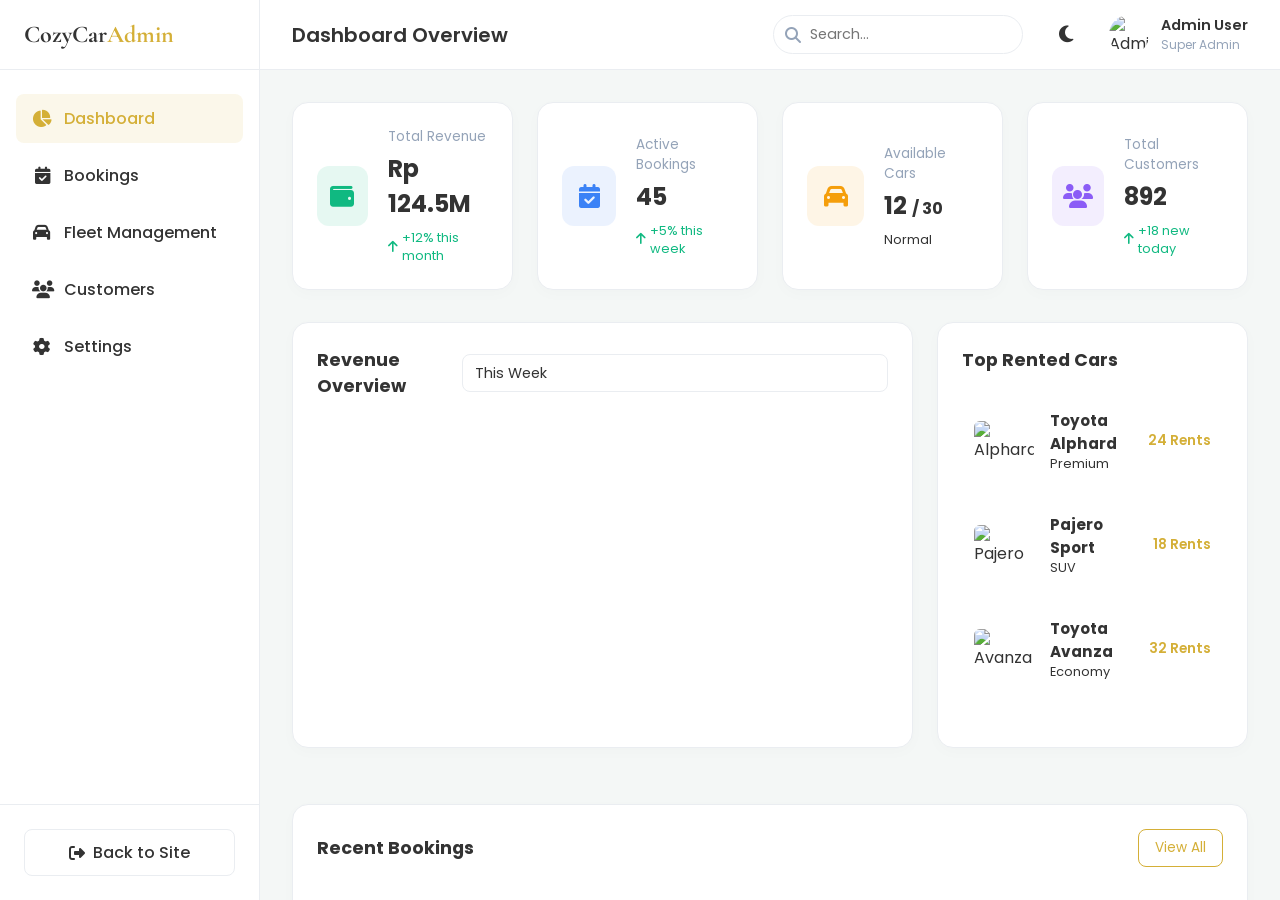
==== commit 4e4a9644: "feat: replace all static HTML logo components with CozyCar Rental" ====
--- a/dashboard.html
+++ b/dashboard.html
@@ -1,9 +1,9 @@
-<!DOCTYPE html>
+<!doctype html>
 <html lang="en" data-theme="light">
   <head>
     <meta charset="UTF-8" />
     <meta name="viewport" content="width=device-width, initial-scale=1.0" />
-    <title>Admin Dashboard - RentCarPremium</title>
+    <title>Admin Dashboard - CozyCar Rental</title>
 
     <!-- Google Fonts -->
     <link rel="preconnect" href="https://fonts.googleapis.com" />
@@ -30,7 +30,7 @@
     <!-- Sidebar -->
     <aside class="sidebar" id="sidebar">
       <div class="sidebar-header">
-        <a href="index.html" class="nav-logo">RentCar<span>Admin</span></a>
+        <a href="index.html" class="nav-logo">CozyCar<span>Admin</span></a>
         <button class="close-sidebar" id="closeSidebar">
           <i class="fas fa-times"></i>
         </button>
@@ -100,7 +100,9 @@
               alt="Admin"
             />
             <div class="admin-info">
-              <span class="admin-name">Admin User</span>
+              <span class="admin-name" id="adminDisplayNameHeader"
+                >Admin User</span
+              >
               <span class="admin-role">Super Admin</span>
             </div>
           </div>
@@ -109,7 +111,6 @@
 
       <!-- Dashboard Container -->
       <div class="dashboard-container">
-        
         <!-- =========================================
              1. OVERVIEW VIEW (DASHBOARD)
              ========================================= -->
@@ -221,7 +222,9 @@
           <div class="recent-bookings dashboard-card">
             <div class="card-header">
               <h3>Recent Bookings</h3>
-              <button class="btn-outline-sm" id="viewAllBookingsBtn">View All</button>
+              <button class="btn-outline-sm" id="viewAllBookingsBtn">
+                View All
+              </button>
             </div>
             <div class="table-responsive">
               <table class="dashboard-table">
@@ -340,17 +343,33 @@
               <form class="settings-form" id="adminProfileForm">
                 <div class="form-group-sm">
                   <label>Display Name</label>
-                  <input type="text" value="Admin User" required />
+                  <input
+                    type="text"
+                    id="adminDisplayNameInput"
+                    value="Admin User"
+                    required
+                  />
                 </div>
                 <div class="form-group-sm">
                   <label>Email Address</label>
-                  <input type="email" value="admin@rentcarpremium.id" required />
+                  <input
+                    type="email"
+                    id="adminEmailInput"
+                    value="admin@cozycar-rental.my.id"
+                    required
+                  />
                 </div>
                 <div class="form-group-sm">
                   <label>New Password</label>
-                  <input type="password" placeholder="••••••••" />
+                  <input
+                    type="password"
+                    id="adminPasswordInput"
+                    placeholder="••••••••"
+                  />
                 </div>
-                <button type="submit" class="btn-primary-sm">Save Profile</button>
+                <button type="submit" class="btn-primary-sm">
+                  Save Profile
+                </button>
               </form>
             </div>
 
@@ -359,22 +378,514 @@
               <form class="settings-form" id="systemSettingsForm">
                 <div class="form-group-sm">
                   <label>Business Name</label>
-                  <input type="text" value="RentCarPremium" required />
+                  <input
+                    type="text"
+                    id="sysBusinessNameInput"
+                    value="CozyCar Rental"
+                    required
+                  />
                 </div>
                 <div class="form-group-sm">
                   <label>Default Tax (%)</label>
-                  <input type="number" value="10" required />
+                  <input type="number" id="sysTaxInput" value="10" required />
                 </div>
                 <div class="form-group-sm">
                   <label>Insurance Fee (Rp / Day)</label>
-                  <input type="number" value="75000" required />
+                  <input
+                    type="number"
+                    id="sysInsuranceInput"
+                    value="75000"
+                    required
+                  />
                 </div>
-                <button type="submit" class="btn-primary-sm">Save Config</button>
+                <button type="submit" class="btn-primary-sm">
+                  Save Config
+                </button>
               </form>
             </div>
+
+            <div
+              class="dashboard-card settings-card"
+              style="grid-column: span 2"
+            >
+              <h3>Landing Page Content Editor</h3>
+              <form class="settings-form" id="landingPageForm">
+                <!-- Fieldset 1: Hero & Promos -->
+                <fieldset
+                  style="
+                    border: 1px solid var(--border);
+                    border-radius: var(--radius);
+                    padding: 1.5rem;
+                    margin-bottom: 2rem;
+                  "
+                >
+                  <legend
+                    style="
+                      font-weight: 700;
+                      color: var(--accent);
+                      padding: 0 10px;
+                    "
+                  >
+                    Hero & Promos
+                  </legend>
+                  <div
+                    style="
+                      display: grid;
+                      grid-template-columns: 1fr 1fr;
+                      gap: 16px;
+                      margin-top: 10px;
+                    "
+                  >
+                    <div class="form-group-sm">
+                      <label>Hero Title</label>
+                      <input type="text" id="setHeroTitle" required />
+                    </div>
+                    <div class="form-group-sm">
+                      <label>Hero Tagline</label>
+                      <input type="text" id="setHeroTagline" required />
+                    </div>
+                    <div class="form-group-sm" style="grid-column: span 2">
+                      <label>Hero Subtitle</label>
+                      <textarea
+                        id="setHeroSub"
+                        rows="2"
+                        required
+                        style="
+                          width: 100%;
+                          border: 1px solid var(--border);
+                          border-radius: 4px;
+                          padding: 8px;
+                          font-family: inherit;
+                          background: var(--bg);
+                          color: var(--text);
+                        "
+                      ></textarea>
+                    </div>
+                    <div class="form-group-sm">
+                      <label>Hero Button Text</label>
+                      <input type="text" id="setHeroBtnText" required />
+                    </div>
+                    <div class="form-group-sm">
+                      <label>Promo Banner Text</label>
+                      <input type="text" id="setPromoText" required />
+                    </div>
+                  </div>
+                </fieldset>
+
+                <!-- Fieldset 2: About Us & Stats -->
+                <fieldset
+                  style="
+                    border: 1px solid var(--border);
+                    border-radius: var(--radius);
+                    padding: 1.5rem;
+                    margin-bottom: 2rem;
+                  "
+                >
+                  <legend
+                    style="
+                      font-weight: 700;
+                      color: var(--accent);
+                      padding: 0 10px;
+                    "
+                  >
+                    About & Stats
+                  </legend>
+                  <div
+                    style="
+                      display: grid;
+                      grid-template-columns: 1fr 1fr;
+                      gap: 16px;
+                      margin-top: 10px;
+                    "
+                  >
+                    <div class="form-group-sm">
+                      <label>About Us Title</label>
+                      <input type="text" id="setAboutTitle" required />
+                    </div>
+                    <div class="form-group-sm">
+                      <label>Clients Counter</label>
+                      <input type="number" id="setClients" required />
+                    </div>
+                    <div class="form-group-sm" style="grid-column: span 2">
+                      <label>About Us Text</label>
+                      <textarea
+                        id="setAboutText"
+                        rows="3"
+                        required
+                        style="
+                          width: 100%;
+                          border: 1px solid var(--border);
+                          border-radius: 4px;
+                          padding: 8px;
+                          font-family: inherit;
+                          background: var(--bg);
+                          color: var(--text);
+                        "
+                      ></textarea>
+                    </div>
+                    <div class="form-group-sm">
+                      <label>Fleet Cars Counter</label>
+                      <input type="number" id="setCars" required />
+                    </div>
+                    <div class="form-group-sm">
+                      <label>Rating Counter</label>
+                      <input type="number" step="0.1" id="setRating" required />
+                    </div>
+                  </div>
+                </fieldset>
+
+                <!-- Fieldset 3: Services (4 cards) -->
+                <fieldset
+                  style="
+                    border: 1px solid var(--border);
+                    border-radius: var(--radius);
+                    padding: 1.5rem;
+                    margin-bottom: 2rem;
+                  "
+                >
+                  <legend
+                    style="
+                      font-weight: 700;
+                      color: var(--accent);
+                      padding: 0 10px;
+                    "
+                  >
+                    Services
+                  </legend>
+                  <div
+                    style="
+                      display: grid;
+                      grid-template-columns: 1fr 1fr;
+                      gap: 16px;
+                      margin-top: 10px;
+                    "
+                  >
+                    <div class="form-group-sm">
+                      <label>Service 1 Title</label>
+                      <input type="text" id="setSrv1Title" required />
+                    </div>
+                    <div class="form-group-sm">
+                      <label>Service 1 Description</label>
+                      <input type="text" id="setSrv1Desc" required />
+                    </div>
+                    <div class="form-group-sm">
+                      <label>Service 2 Title</label>
+                      <input type="text" id="setSrv2Title" required />
+                    </div>
+                    <div class="form-group-sm">
+                      <label>Service 2 Description</label>
+                      <input type="text" id="setSrv2Desc" required />
+                    </div>
+                    <div class="form-group-sm">
+                      <label>Service 3 Title</label>
+                      <input type="text" id="setSrv3Title" required />
+                    </div>
+                    <div class="form-group-sm">
+                      <label>Service 3 Description</label>
+                      <input type="text" id="setSrv3Desc" required />
+                    </div>
+                    <div class="form-group-sm">
+                      <label>Service 4 Title</label>
+                      <input type="text" id="setSrv4Title" required />
+                    </div>
+                    <div class="form-group-sm">
+                      <label>Service 4 Description</label>
+                      <input type="text" id="setSrv4Desc" required />
+                    </div>
+                  </div>
+                </fieldset>
+
+                <!-- Fieldset 4: Why Choose Us & How It Works -->
+                <fieldset
+                  style="
+                    border: 1px solid var(--border);
+                    border-radius: var(--radius);
+                    padding: 1.5rem;
+                    margin-bottom: 2rem;
+                  "
+                >
+                  <legend
+                    style="
+                      font-weight: 700;
+                      color: var(--accent);
+                      padding: 0 10px;
+                    "
+                  >
+                    Why Us & Process Steps
+                  </legend>
+                  <div
+                    style="
+                      display: grid;
+                      grid-template-columns: 1fr 1fr;
+                      gap: 16px;
+                      margin-top: 10px;
+                    "
+                  >
+                    <div class="form-group-sm" style="grid-column: span 2">
+                      <label>Why Choose Us Headline</label>
+                      <input type="text" id="setWhyTitle" required />
+                    </div>
+                    <div class="form-group-sm">
+                      <label>Feature 1 (Premium Fleet)</label>
+                      <input type="text" id="setWhy1Title" required />
+                    </div>
+                    <div class="form-group-sm">
+                      <label>Feature 1 Desc</label>
+                      <input type="text" id="setWhy1Desc" required />
+                    </div>
+                    <div class="form-group-sm">
+                      <label>Feature 2 (Best Price)</label>
+                      <input type="text" id="setWhy2Title" required />
+                    </div>
+                    <div class="form-group-sm">
+                      <label>Feature 2 Desc</label>
+                      <input type="text" id="setWhy2Desc" required />
+                    </div>
+                    <div class="form-group-sm">
+                      <label>Feature 3 (24/7 Support)</label>
+                      <input type="text" id="setWhy3Title" required />
+                    </div>
+                    <div class="form-group-sm">
+                      <label>Feature 3 Desc</label>
+                      <input type="text" id="setWhy3Desc" required />
+                    </div>
+                    <div
+                      class="form-group-sm"
+                      style="
+                        grid-column: span 2;
+                        border-top: 1px solid var(--border);
+                        padding-top: 15px;
+                        margin-top: 10px;
+                      "
+                    >
+                      <label>How It Works Headline</label>
+                      <input type="text" id="setProcTitle" required />
+                    </div>
+                    <div class="form-group-sm">
+                      <label>Step 1 (Select Vehicle)</label>
+                      <input type="text" id="setProc1Title" required />
+                    </div>
+                    <div class="form-group-sm">
+                      <label>Step 1 Desc</label>
+                      <input type="text" id="setProc1Desc" required />
+                    </div>
+                    <div class="form-group-sm">
+                      <label>Step 2 (Choose Dates)</label>
+                      <input type="text" id="setProc2Title" required />
+                    </div>
+                    <div class="form-group-sm">
+                      <label>Step 2 Desc</label>
+                      <input type="text" id="setProc2Desc" required />
+                    </div>
+                    <div class="form-group-sm">
+                      <label>Step 3 (Enjoy Journey)</label>
+                      <input type="text" id="setProc3Title" required />
+                    </div>
+                    <div class="form-group-sm">
+                      <label>Step 3 Desc</label>
+                      <input type="text" id="setProc3Desc" required />
+                    </div>
+                  </div>
+                </fieldset>
+
+                <!-- Fieldset 5: Dynamic Headers, Safety, Loyalty & CTAs -->
+                <fieldset
+                  style="
+                    border: 1px solid var(--border);
+                    border-radius: var(--radius);
+                    padding: 1.5rem;
+                    margin-bottom: 2rem;
+                  "
+                >
+                  <legend
+                    style="
+                      font-weight: 700;
+                      color: var(--accent);
+                      padding: 0 10px;
+                    "
+                  >
+                    Banners & Dynamic Headers
+                  </legend>
+                  <div
+                    style="
+                      display: grid;
+                      grid-template-columns: 1fr 1fr;
+                      gap: 16px;
+                      margin-top: 10px;
+                    "
+                  >
+                    <div class="form-group-sm">
+                      <label>Fleet Catalog Title</label>
+                      <input type="text" id="setCatalogTitle" required />
+                    </div>
+                    <div class="form-group-sm">
+                      <label>Fleet Catalog Subtitle</label>
+                      <input type="text" id="setCatalogSub" required />
+                    </div>
+                    <div class="form-group-sm">
+                      <label>Packages Section Title</label>
+                      <input type="text" id="setPackagesTitle" required />
+                    </div>
+                    <div class="form-group-sm">
+                      <label>Packages Section Subtitle</label>
+                      <input type="text" id="setPackagesSub" required />
+                    </div>
+                    <div class="form-group-sm">
+                      <label>Safety Section Title</label>
+                      <input type="text" id="setSafetyTitle" required />
+                    </div>
+                    <div class="form-group-sm">
+                      <label>Safety Section Description</label>
+                      <input type="text" id="setSafetyDesc" required />
+                    </div>
+                    <div class="form-group-sm">
+                      <label>Loyalty Club Title</label>
+                      <input type="text" id="setLoyaltyTitle" required />
+                    </div>
+                    <div class="form-group-sm">
+                      <label>Loyalty Club Description</label>
+                      <input type="text" id="setLoyaltyDesc" required />
+                    </div>
+                    <div class="form-group-sm">
+                      <label>Middle CTA Title</label>
+                      <input type="text" id="setCtaTitle" required />
+                    </div>
+                    <div class="form-group-sm">
+                      <label>Middle CTA Description</label>
+                      <input type="text" id="setCtaDesc" required />
+                    </div>
+                  </div>
+                </fieldset>
+
+                <!-- Fieldset 6: T&C, FAQ & Contact Details -->
+                <fieldset
+                  style="
+                    border: 1px solid var(--border);
+                    border-radius: var(--radius);
+                    padding: 1.5rem;
+                    margin-bottom: 2rem;
+                  "
+                >
+                  <legend
+                    style="
+                      font-weight: 700;
+                      color: var(--accent);
+                      padding: 0 10px;
+                    "
+                  >
+                    Requirements, FAQs & Contact
+                  </legend>
+                  <div
+                    style="
+                      display: grid;
+                      grid-template-columns: 1fr 1fr;
+                      gap: 16px;
+                      margin-top: 10px;
+                    "
+                  >
+                    <div class="form-group-sm" style="grid-column: span 2">
+                      <label>Requirements Title</label>
+                      <input type="text" id="setTermsTitle" required />
+                    </div>
+                    <div class="form-group-sm">
+                      <label>Requirement 1</label>
+                      <input type="text" id="setTerm1" required />
+                    </div>
+                    <div class="form-group-sm">
+                      <label>Requirement 2</label>
+                      <input type="text" id="setTerm2" required />
+                    </div>
+                    <div class="form-group-sm">
+                      <label>Requirement 3</label>
+                      <input type="text" id="setTerm3" required />
+                    </div>
+                    <div class="form-group-sm">
+                      <label>Requirement 4</label>
+                      <input type="text" id="setTerm4" required />
+                    </div>
+                    <div class="form-group-sm">
+                      <label>FAQ Section Title</label>
+                      <input type="text" id="setFaqTitle" required />
+                    </div>
+                    <div class="form-group-sm">
+                      <label>FAQ Section Subtitle</label>
+                      <input type="text" id="setFaqSub" required />
+                    </div>
+                    <div class="form-group-sm">
+                      <label>Contact Phone</label>
+                      <input type="text" id="setPhone" required />
+                    </div>
+                    <div class="form-group-sm">
+                      <label>Contact Email</label>
+                      <input type="email" id="setEmail" required />
+                    </div>
+                    <div class="form-group-sm" style="grid-column: span 2">
+                      <label>Contact Address</label>
+                      <input type="text" id="setAddress" required />
+                    </div>
+                    <div class="form-group-sm">
+                      <label>Working Hours</label>
+                      <input type="text" id="setHours" required />
+                    </div>
+                  </div>
+                </fieldset>
+
+                <!-- Fieldset 7: News & Footer -->
+                <fieldset
+                  style="
+                    border: 1px solid var(--border);
+                    border-radius: var(--radius);
+                    padding: 1.5rem;
+                    margin-bottom: 2rem;
+                  "
+                >
+                  <legend
+                    style="
+                      font-weight: 700;
+                      color: var(--accent);
+                      padding: 0 10px;
+                    "
+                  >
+                    Newsletters & Footer
+                  </legend>
+                  <div
+                    style="
+                      display: grid;
+                      grid-template-columns: 1fr 1fr;
+                      gap: 16px;
+                      margin-top: 10px;
+                    "
+                  >
+                    <div class="form-group-sm">
+                      <label>Newsletter Title</label>
+                      <input type="text" id="setNewsTitle" required />
+                    </div>
+                    <div class="form-group-sm">
+                      <label>Newsletter Description</label>
+                      <input type="text" id="setNewsDesc" required />
+                    </div>
+                    <div class="form-group-sm" style="grid-column: span 2">
+                      <label>Footer Brand Desc</label>
+                      <input type="text" id="setFooterDesc" required />
+                    </div>
+                    <div class="form-group-sm" style="grid-column: span 2">
+                      <label>Footer Copyright Text</label>
+                      <input type="text" id="setCopyright" required />
+                    </div>
+                  </div>
+                </fieldset>
+
+                <button
+                  type="submit"
+                  class="btn-primary-sm"
+                  style="font-size: 1rem; padding: 12px 24px"
+                >
+                  Update Landing Page
+                </button>
+              </form>
+            </div>
           </div>
         </div>
-
       </div>
     </main>
 
--- a/assets/css/style.css
+++ b/assets/css/style.css
@@ -1,5 +1,5 @@
 /* ============================================================
-   RentCarPremium – style.css
+   CozyCar Rental – style.css
    Premium Luxury Car Rental Website
    ============================================================ */
 
@@ -12,20 +12,20 @@
   --text: #1a1a1a;
   --text2: #5a5a5a;
   --text3: #9a9a9a;
-  --accent: #7c5cbf;
-  --accent2: #a07de0;
-  --accent-light: #f0eafa;
-  --accent-glow: rgba(124,92,191,0.18);
-  --gold: #c9a84c;
-  --dark-nav: rgba(255,255,255,0.95);
-  --shadow: 0 4px 24px rgba(0,0,0,0.07);
-  --shadow-lg: 0 12px 48px rgba(0,0,0,0.12);
+  --accent: #d4af37;
+  --accent2: #e9c664;
+  --accent-light: #fdfbf7;
+  --accent-glow: rgba(212, 175, 55, 0.18);
+  --gold: #c59b27;
+  --dark-nav: rgba(255, 255, 255, 0.95);
+  --shadow: 0 4px 24px rgba(0, 0, 0, 0.07);
+  --shadow-lg: 0 12px 48px rgba(0, 0, 0, 0.12);
   --radius: 16px;
   --radius-sm: 10px;
-  --font-display: 'Cormorant Garamond', serif;
-  --font-body: 'Poppins', sans-serif;
-  --font-alt: 'Montserrat', sans-serif;
-  --transition: 0.35s cubic-bezier(0.4,0,0.2,1);
+  --font-display: "Cormorant Garamond", serif;
+  --font-body: "Poppins", sans-serif;
+  --font-alt: "Montserrat", sans-serif;
+  --transition: 0.35s cubic-bezier(0.4, 0, 0.2, 1);
 }
 
 [data-theme="dark"] {
@@ -36,27 +36,54 @@
   --text: #f0ece6;
   --text2: #b0a898;
   --text3: #706860;
-  --dark-nav: rgba(15,14,13,0.96);
-  --shadow: 0 4px 24px rgba(0,0,0,0.35);
-  --shadow-lg: 0 12px 48px rgba(0,0,0,0.5);
-  --accent-light: rgba(124,92,191,0.12);
+  --dark-nav: rgba(15, 14, 13, 0.96);
+  --shadow: 0 4px 24px rgba(0, 0, 0, 0.35);
+  --shadow-lg: 0 12px 48px rgba(0, 0, 0, 0.5);
+  --accent-light: rgba(212, 175, 55, 0.12);
 }
 
 /* ---- Reset & Base ---- */
-*, *::before, *::after { box-sizing: border-box; margin: 0; padding: 0; }
-html { scroll-behavior: smooth; font-size: 16px; }
+*,
+*::before,
+*::after {
+  box-sizing: border-box;
+  margin: 0;
+  padding: 0;
+}
+html {
+  scroll-behavior: smooth;
+  font-size: 16px;
+}
 body {
   font-family: var(--font-body);
   background: var(--bg);
   color: var(--text);
   overflow-x: hidden;
-  transition: background var(--transition), color var(--transition);
-}
-img { display: block; width: 100%; height: auto; }
-a { text-decoration: none; color: inherit; }
-ul { list-style: none; }
-button { cursor: pointer; border: none; background: none; font-family: inherit; }
-input, select, textarea {
+  transition:
+    background var(--transition),
+    color var(--transition);
+}
+img {
+  display: block;
+  width: 100%;
+  height: auto;
+}
+a {
+  text-decoration: none;
+  color: inherit;
+}
+ul {
+  list-style: none;
+}
+button {
+  cursor: pointer;
+  border: none;
+  background: none;
+  font-family: inherit;
+}
+input,
+select,
+textarea {
   font-family: inherit;
   border: 1.5px solid var(--border);
   background: var(--surface);
@@ -65,32 +92,61 @@
   padding: 0.75rem 1rem;
   width: 100%;
   font-size: 0.9rem;
-  transition: border-color var(--transition), box-shadow var(--transition), background var(--transition);
+  transition:
+    border-color var(--transition),
+    box-shadow var(--transition),
+    background var(--transition);
   outline: none;
 }
-input:focus, select:focus, textarea:focus {
+input:focus,
+select:focus,
+textarea:focus {
   border-color: var(--accent);
   box-shadow: 0 0 0 3px var(--accent-glow);
 }
-select { appearance: none; background-image: url("data:image/svg+xml,%3Csvg xmlns='http://www.w3.org/2000/svg' width='12' height='8' fill='none'%3E%3Cpath d='M1 1l5 5 5-5' stroke='%237c5cbf' stroke-width='2' stroke-linecap='round'/%3E%3C/svg%3E"); background-repeat: no-repeat; background-position: right 1rem center; padding-right: 2.5rem; }
-textarea { resize: vertical; }
+select {
+  appearance: none;
+  background-image: url("data:image/svg+xml,%3Csvg xmlns='http://www.w3.org/2000/svg' width='12' height='8' fill='none'%3E%3Cpath d='M1 1l5 5 5-5' stroke='%237c5cbf' stroke-width='2' stroke-linecap='round'/%3E%3C/svg%3E");
+  background-repeat: no-repeat;
+  background-position: right 1rem center;
+  padding-right: 2.5rem;
+}
+textarea {
+  resize: vertical;
+}
 
 /* ---- Scroll Progress ---- */
 #scroll-progress {
-  position: fixed; top: 0; left: 0; height: 3px; width: 0%;
+  position: fixed;
+  top: 0;
+  left: 0;
+  height: 3px;
+  width: 0%;
   background: linear-gradient(90deg, var(--accent), var(--gold));
-  z-index: 9999; transition: width 0.1s linear;
+  z-index: 9999;
+  transition: width 0.1s linear;
 }
 
 /* ---- Loading Screen ---- */
 #loader {
-  position: fixed; inset: 0; z-index: 10000;
+  position: fixed;
+  inset: 0;
+  z-index: 10000;
   background: #0f0e0d;
-  display: flex; align-items: center; justify-content: center;
-  transition: opacity 0.6s ease, visibility 0.6s ease;
-}
-#loader.hidden { opacity: 0; visibility: hidden; }
-.loader-inner { text-align: center; }
+  display: flex;
+  align-items: center;
+  justify-content: center;
+  transition:
+    opacity 0.6s ease,
+    visibility 0.6s ease;
+}
+#loader.hidden {
+  opacity: 0;
+  visibility: hidden;
+}
+.loader-inner {
+  text-align: center;
+}
 .loader-logo {
   font-family: var(--font-display);
   font-size: 2.5rem;
@@ -98,11 +154,15 @@
   letter-spacing: -0.5px;
   margin-bottom: 2rem;
 }
-.loader-logo span { color: var(--accent2); }
+.loader-logo span {
+  color: var(--accent2);
+}
 .loader-bar {
-  width: 200px; height: 2px;
-  background: rgba(255,255,255,0.1);
-  border-radius: 99px; overflow: hidden;
+  width: 200px;
+  height: 2px;
+  background: rgba(255, 255, 255, 0.1);
+  border-radius: 99px;
+  overflow: hidden;
   margin: 0 auto 1rem;
 }
 .loader-fill {
@@ -111,15 +171,33 @@
   border-radius: 99px;
   animation: loaderFill 1.8s ease forwards;
 }
-@keyframes loaderFill { from { width: 0; } to { width: 100%; } }
-.loader-text { color: rgba(255,255,255,0.4); font-size: 0.8rem; letter-spacing: 0.15em; text-transform: uppercase; }
+@keyframes loaderFill {
+  from {
+    width: 0;
+  }
+  to {
+    width: 100%;
+  }
+}
+.loader-text {
+  color: rgba(255, 255, 255, 0.4);
+  font-size: 0.8rem;
+  letter-spacing: 0.15em;
+  text-transform: uppercase;
+}
 
 /* ---- Container ---- */
-.container { max-width: 1240px; margin: 0 auto; padding: 0 1.5rem; }
+.container {
+  max-width: 1240px;
+  margin: 0 auto;
+  padding: 0 1.5rem;
+}
 
 /* ---- Buttons ---- */
 .btn-primary {
-  display: inline-flex; align-items: center; gap: 0.5rem;
+  display: inline-flex;
+  align-items: center;
+  gap: 0.5rem;
   background: var(--accent);
   color: #fff;
   padding: 0.8rem 1.8rem;
@@ -128,21 +206,39 @@
   font-weight: 600;
   font-family: var(--font-alt);
   letter-spacing: 0.02em;
-  transition: transform var(--transition), box-shadow var(--transition), background var(--transition);
-  position: relative; overflow: hidden;
+  transition:
+    transform var(--transition),
+    box-shadow var(--transition),
+    background var(--transition);
+  position: relative;
+  overflow: hidden;
 }
 .btn-primary::before {
-  content: ''; position: absolute; inset: 0;
-  background: linear-gradient(135deg,rgba(255,255,255,0.15),transparent);
-  opacity: 0; transition: opacity var(--transition);
-}
-.btn-primary:hover { transform: translateY(-2px); box-shadow: 0 8px 28px var(--accent-glow); background: var(--accent2); }
-.btn-primary:hover::before { opacity: 1; }
-.btn-primary.w-full { width: 100%; justify-content: center; }
+  content: "";
+  position: absolute;
+  inset: 0;
+  background: linear-gradient(135deg, rgba(255, 255, 255, 0.15), transparent);
+  opacity: 0;
+  transition: opacity var(--transition);
+}
+.btn-primary:hover {
+  transform: translateY(-2px);
+  box-shadow: 0 8px 28px var(--accent-glow);
+  background: var(--accent2);
+}
+.btn-primary:hover::before {
+  opacity: 1;
+}
+.btn-primary.w-full {
+  width: 100%;
+  justify-content: center;
+}
 
 .btn-outline {
-  display: inline-flex; align-items: center; gap: 0.5rem;
-  border: 2px solid rgba(255,255,255,0.5);
+  display: inline-flex;
+  align-items: center;
+  gap: 0.5rem;
+  border: 2px solid rgba(255, 255, 255, 0.5);
   color: #fff;
   padding: 0.8rem 1.8rem;
   border-radius: 99px;
@@ -152,24 +248,36 @@
   letter-spacing: 0.02em;
   transition: all var(--transition);
 }
-.btn-outline:hover { background: rgba(255,255,255,0.15); border-color: #fff; }
+.btn-outline:hover {
+  background: rgba(255, 255, 255, 0.15);
+  border-color: #fff;
+}
 
 /* ---- Navbar ---- */
 #navbar {
-  position: fixed; top: 0; left: 0; right: 0; z-index: 1000;
+  position: fixed;
+  top: 0;
+  left: 0;
+  right: 0;
+  z-index: 1000;
   padding: 1.5rem 0;
   transition: all 0.4s ease;
 }
 #navbar.scrolled {
   background: var(--dark-nav);
-  box-shadow: 0 2px 24px rgba(0,0,0,0.08);
+  box-shadow: 0 2px 24px rgba(0, 0, 0, 0.08);
   backdrop-filter: blur(16px);
   -webkit-backdrop-filter: blur(16px);
   padding: 1rem 0;
 }
 .nav-container {
-  max-width: 1240px; margin: 0 auto; padding: 0 1.5rem;
-  display: flex; align-items: center; justify-content: space-between; gap: 1rem;
+  max-width: 1240px;
+  margin: 0 auto;
+  padding: 0 1.5rem;
+  display: flex;
+  align-items: center;
+  justify-content: space-between;
+  gap: 1rem;
 }
 .nav-logo {
   font-family: var(--font-display);
@@ -178,39 +286,79 @@
   color: #fff;
   transition: color var(--transition);
 }
-#navbar.scrolled .nav-logo { color: var(--text); }
-.nav-logo span { color: var(--accent2); }
-.nav-menu { display: flex; align-items: center; gap: 2rem; }
+#navbar.scrolled .nav-logo {
+  color: var(--text);
+}
+.nav-logo span {
+  color: var(--accent2);
+}
+.nav-menu {
+  display: flex;
+  align-items: center;
+  gap: 2rem;
+}
 .nav-link {
   font-size: 0.9rem;
   font-weight: 500;
-  color: rgba(255,255,255,0.85);
+  color: rgba(255, 255, 255, 0.85);
   position: relative;
   transition: color var(--transition);
   font-family: var(--font-alt);
   letter-spacing: 0.03em;
 }
-#navbar.scrolled .nav-link { color: var(--text2); }
+#navbar.scrolled .nav-link {
+  color: var(--text2);
+}
 .nav-link::after {
-  content: ''; position: absolute; bottom: -4px; left: 0; width: 0; height: 2px;
-  background: var(--accent); border-radius: 99px;
+  content: "";
+  position: absolute;
+  bottom: -4px;
+  left: 0;
+  width: 0;
+  height: 2px;
+  background: var(--accent);
+  border-radius: 99px;
   transition: width var(--transition);
 }
-.nav-link:hover, .nav-link.active { color: #fff; }
-#navbar.scrolled .nav-link:hover, #navbar.scrolled .nav-link.active { color: var(--accent); }
-.nav-link:hover::after, .nav-link.active::after { width: 100%; }
-
-.nav-actions { display: flex; align-items: center; gap: 0.8rem; }
+.nav-link:hover,
+.nav-link.active {
+  color: #fff;
+}
+#navbar.scrolled .nav-link:hover,
+#navbar.scrolled .nav-link.active {
+  color: var(--accent);
+}
+.nav-link:hover::after,
+.nav-link.active::after {
+  width: 100%;
+}
+
+.nav-actions {
+  display: flex;
+  align-items: center;
+  gap: 0.8rem;
+}
 .dark-toggle {
-  width: 38px; height: 38px;
-  border-radius: 50%; border: 1.5px solid rgba(255,255,255,0.3);
-  color: rgba(255,255,255,0.8);
-  display: flex; align-items: center; justify-content: center;
+  width: 38px;
+  height: 38px;
+  border-radius: 50%;
+  border: 1.5px solid rgba(255, 255, 255, 0.3);
+  color: rgba(255, 255, 255, 0.8);
+  display: flex;
+  align-items: center;
+  justify-content: center;
   transition: all var(--transition);
   font-size: 0.85rem;
 }
-#navbar.scrolled .dark-toggle { border-color: var(--border); color: var(--text2); }
-.dark-toggle:hover { background: var(--accent); color: #fff; border-color: var(--accent); }
+#navbar.scrolled .dark-toggle {
+  border-color: var(--border);
+  color: var(--text2);
+}
+.dark-toggle:hover {
+  background: var(--accent);
+  color: #fff;
+  border-color: var(--accent);
+}
 
 .btn-book {
   background: var(--accent);
@@ -222,179 +370,381 @@
   font-family: var(--font-alt);
   transition: all var(--transition);
 }
-.btn-book:hover { background: var(--accent2); transform: translateY(-1px); box-shadow: 0 6px 20px var(--accent-glow); }
+.btn-book:hover {
+  background: var(--accent2);
+  transform: translateY(-1px);
+  box-shadow: 0 6px 20px var(--accent-glow);
+}
 
 .hamburger {
-  display: none; flex-direction: column; gap: 5px;
-  width: 30px; padding: 4px 0;
+  display: none;
+  flex-direction: column;
+  gap: 5px;
+  width: 30px;
+  padding: 4px 0;
 }
 .hamburger span {
-  display: block; height: 2px; background: #fff;
-  border-radius: 99px; transition: all 0.3s ease;
-}
-#navbar.scrolled .hamburger span { background: var(--text); }
-.hamburger.open span:nth-child(1) { transform: translateY(7px) rotate(45deg); }
-.hamburger.open span:nth-child(2) { opacity: 0; }
-.hamburger.open span:nth-child(3) { transform: translateY(-7px) rotate(-45deg); }
+  display: block;
+  height: 2px;
+  background: #fff;
+  border-radius: 99px;
+  transition: all 0.3s ease;
+}
+#navbar.scrolled .hamburger span {
+  background: var(--text);
+}
+.hamburger.open span:nth-child(1) {
+  transform: translateY(7px) rotate(45deg);
+}
+.hamburger.open span:nth-child(2) {
+  opacity: 0;
+}
+.hamburger.open span:nth-child(3) {
+  transform: translateY(-7px) rotate(-45deg);
+}
 
 /* ---- Hero ---- */
 .hero {
   min-height: 100vh;
-  background: url('https://images.unsplash.com/photo-1476304884326-cd2c88572c5f?w=1800&q=80') center/cover no-repeat;
-  position: relative; display: flex; flex-direction: column;
-  align-items: center; justify-content: center;
+  background: url("https://images.unsplash.com/photo-1476304884326-cd2c88572c5f?w=1800&q=80")
+    center/cover no-repeat;
+  position: relative;
+  display: flex;
+  flex-direction: column;
+  align-items: center;
+  justify-content: center;
   padding: 100px 1.5rem 80px;
 }
 .hero-overlay {
-  position: absolute; inset: 0;
-  background: linear-gradient(160deg, rgba(10,8,6,0.82) 0%, rgba(20,14,10,0.7) 60%, rgba(30,18,12,0.55) 100%);
+  position: absolute;
+  inset: 0;
+  background: linear-gradient(
+    160deg,
+    rgba(10, 8, 6, 0.82) 0%,
+    rgba(20, 14, 10, 0.7) 60%,
+    rgba(30, 18, 12, 0.55) 100%
+  );
 }
 .hero-content {
-  position: relative; z-index: 2;
-  max-width: 720px; text-align: center;
+  position: relative;
+  z-index: 2;
+  max-width: 720px;
+  text-align: center;
   animation: heroFadeIn 1s ease 0.5s both;
 }
-@keyframes heroFadeIn { from { opacity:0; transform:translateY(30px); } to { opacity:1; transform:translateY(0); } }
+@keyframes heroFadeIn {
+  from {
+    opacity: 0;
+    transform: translateY(30px);
+  }
+  to {
+    opacity: 1;
+    transform: translateY(0);
+  }
+}
 .hero-tagline {
-  font-family: var(--font-alt); font-size: 0.78rem; font-weight: 600;
-  letter-spacing: 0.3em; text-transform: uppercase;
-  color: var(--accent2); margin-bottom: 1.2rem;
-  opacity: 0; animation: heroFadeIn 0.8s ease 0.8s both;
+  font-family: var(--font-alt);
+  font-size: 0.78rem;
+  font-weight: 600;
+  letter-spacing: 0.3em;
+  text-transform: uppercase;
+  color: var(--accent2);
+  margin-bottom: 1.2rem;
+  opacity: 0;
+  animation: heroFadeIn 0.8s ease 0.8s both;
 }
 .hero-title {
   font-family: var(--font-display);
   font-size: clamp(2.4rem, 6vw, 4.5rem);
-  font-weight: 600; color: #fff; line-height: 1.12;
-  margin-bottom: 1.4rem; min-height: 1.3em;
+  font-weight: 600;
+  color: #fff;
+  line-height: 1.12;
+  margin-bottom: 1.4rem;
+  min-height: 1.3em;
 }
 .hero-title .cursor {
-  display: inline-block; width: 3px; height: 0.85em;
-  background: var(--accent2); margin-left: 4px;
+  display: inline-block;
+  width: 3px;
+  height: 0.85em;
+  background: var(--accent2);
+  margin-left: 4px;
   vertical-align: middle;
   animation: blink 0.8s step-end infinite;
 }
-@keyframes blink { 0%,100%{ opacity:1; } 50%{ opacity:0; } }
+@keyframes blink {
+  0%,
+  100% {
+    opacity: 1;
+  }
+  50% {
+    opacity: 0;
+  }
+}
 .hero-sub {
-  font-size: 1.05rem; color: rgba(255,255,255,0.72);
-  line-height: 1.7; max-width: 560px; margin: 0 auto 2rem;
-  opacity: 0; animation: heroFadeIn 0.8s ease 1.2s both;
+  font-size: 1.05rem;
+  color: rgba(255, 255, 255, 0.72);
+  line-height: 1.7;
+  max-width: 560px;
+  margin: 0 auto 2rem;
+  opacity: 0;
+  animation: heroFadeIn 0.8s ease 1.2s both;
 }
 .hero-btns {
-  display: flex; align-items: center; justify-content: center; gap: 1rem; flex-wrap: wrap;
+  display: flex;
+  align-items: center;
+  justify-content: center;
+  gap: 1rem;
+  flex-wrap: wrap;
   margin-bottom: 3rem;
-  opacity: 0; animation: heroFadeIn 0.8s ease 1.4s both;
+  opacity: 0;
+  animation: heroFadeIn 0.8s ease 1.4s both;
 }
 .hero-stats {
-  display: flex; align-items: center; justify-content: center; gap: 2.5rem;
-  opacity: 0; animation: heroFadeIn 0.8s ease 1.6s both;
-}
-.stat { text-align: center; }
-.stat-num { font-family: var(--font-display); font-size: 2rem; font-weight: 700; color: #fff; }
-.stat span:last-of-type { font-size: 1.5rem; color: var(--gold); }
-.stat p { font-size: 0.78rem; color: rgba(255,255,255,0.5); text-transform: uppercase; letter-spacing: 0.1em; margin-top: 0.2rem; }
-.stat-divider { width: 1px; height: 40px; background: rgba(255,255,255,0.2); }
+  display: flex;
+  align-items: center;
+  justify-content: center;
+  gap: 2.5rem;
+  opacity: 0;
+  animation: heroFadeIn 0.8s ease 1.6s both;
+}
+.stat {
+  text-align: center;
+}
+.stat-num {
+  font-family: var(--font-display);
+  font-size: 2rem;
+  font-weight: 700;
+  color: #fff;
+}
+.stat span:last-of-type {
+  font-size: 1.5rem;
+  color: var(--gold);
+}
+.stat p {
+  font-size: 0.78rem;
+  color: rgba(255, 255, 255, 0.5);
+  text-transform: uppercase;
+  letter-spacing: 0.1em;
+  margin-top: 0.2rem;
+}
+.stat-divider {
+  width: 1px;
+  height: 40px;
+  background: rgba(255, 255, 255, 0.2);
+}
 
 /* ---- Booking Card ---- */
 .booking-card {
-  position: relative; z-index: 2; width: 100%; max-width: 920px;
-  background: rgba(255,255,255,0.08);
-  backdrop-filter: blur(24px); -webkit-backdrop-filter: blur(24px);
-  border: 1px solid rgba(255,255,255,0.15);
+  position: relative;
+  z-index: 2;
+  width: 100%;
+  max-width: 920px;
+  background: rgba(255, 255, 255, 0.08);
+  backdrop-filter: blur(24px);
+  -webkit-backdrop-filter: blur(24px);
+  border: 1px solid rgba(255, 255, 255, 0.15);
   border-radius: var(--radius);
   padding: 2rem;
   margin-top: 2.5rem;
-  box-shadow: 0 16px 60px rgba(0,0,0,0.3);
+  box-shadow: 0 16px 60px rgba(0, 0, 0, 0.3);
   animation: floatCard 5s ease-in-out infinite;
 }
-@keyframes floatCard { 0%,100%{ transform:translateY(0); } 50%{ transform:translateY(-6px); } }
+@keyframes floatCard {
+  0%,
+  100% {
+    transform: translateY(0);
+  }
+  50% {
+    transform: translateY(-6px);
+  }
+}
 .booking-title {
-  font-family: var(--font-alt); font-size: 1rem; font-weight: 700;
-  color: #fff; margin-bottom: 1.5rem;
-  display: flex; align-items: center; gap: 0.6rem;
-}
-.booking-title i { color: var(--accent2); }
-.booking-form .form-row { display: grid; grid-template-columns: 1fr 1fr; gap: 1rem; margin-bottom: 1rem; }
-.booking-form .form-group { display: flex; flex-direction: column; gap: 0.4rem; }
+  font-family: var(--font-alt);
+  font-size: 1rem;
+  font-weight: 700;
+  color: #fff;
+  margin-bottom: 1.5rem;
+  display: flex;
+  align-items: center;
+  gap: 0.6rem;
+}
+.booking-title i {
+  color: var(--accent2);
+}
+.booking-form .form-row {
+  display: grid;
+  grid-template-columns: 1fr 1fr;
+  gap: 1rem;
+  margin-bottom: 1rem;
+}
+.booking-form .form-group {
+  display: flex;
+  flex-direction: column;
+  gap: 0.4rem;
+}
 .booking-form label {
-  font-size: 0.78rem; font-weight: 600; color: rgba(255,255,255,0.7);
-  font-family: var(--font-alt); letter-spacing: 0.05em;
-  display: flex; align-items: center; gap: 0.4rem;
-}
-.booking-form label i { color: var(--accent2); font-size: 0.7rem; }
-.booking-form input, .booking-form select {
-  background: rgba(255,255,255,0.1);
-  border-color: rgba(255,255,255,0.18);
-  color: #fff;
-}
-.booking-form input::placeholder { color: rgba(255,255,255,0.35); }
-.booking-form input:focus, .booking-form select:focus {
+  font-size: 0.78rem;
+  font-weight: 600;
+  color: rgba(255, 255, 255, 0.7);
+  font-family: var(--font-alt);
+  letter-spacing: 0.05em;
+  display: flex;
+  align-items: center;
+  gap: 0.4rem;
+}
+.booking-form label i {
+  color: var(--accent2);
+  font-size: 0.7rem;
+}
+.booking-form input,
+.booking-form select {
+  background: rgba(255, 255, 255, 0.1);
+  border-color: rgba(255, 255, 255, 0.18);
+  color: #fff;
+}
+.booking-form input::placeholder {
+  color: rgba(255, 255, 255, 0.35);
+}
+.booking-form input:focus,
+.booking-form select:focus {
   border-color: var(--accent2);
-  box-shadow: 0 0 0 3px rgba(124,92,191,0.25);
-  background: rgba(255,255,255,0.15);
-}
-.booking-form select option { color: #1a1a1a; background: #fff; }
+  box-shadow: 0 0 0 3px rgba(124, 92, 191, 0.25);
+  background: rgba(255, 255, 255, 0.15);
+}
+.booking-form select option {
+  color: #1a1a1a;
+  background: #fff;
+}
 .btn-book-form {
-  width: 100%; padding: 1rem;
+  width: 100%;
+  padding: 1rem;
   background: linear-gradient(135deg, var(--accent), var(--accent2));
-  color: #fff; font-size: 1rem; font-weight: 700;
-  font-family: var(--font-alt); border-radius: var(--radius-sm);
+  color: #fff;
+  font-size: 1rem;
+  font-weight: 700;
+  font-family: var(--font-alt);
+  border-radius: var(--radius-sm);
   letter-spacing: 0.05em;
-  display: flex; align-items: center; justify-content: center; gap: 0.5rem;
-  transition: all var(--transition); position: relative; overflow: hidden;
+  display: flex;
+  align-items: center;
+  justify-content: center;
+  gap: 0.5rem;
+  transition: all var(--transition);
+  position: relative;
+  overflow: hidden;
   margin-top: 0.5rem;
 }
-.btn-book-form:hover { transform: translateY(-2px); box-shadow: 0 10px 35px rgba(124,92,191,0.4); }
+.btn-book-form:hover {
+  transform: translateY(-2px);
+  box-shadow: 0 10px 35px rgba(124, 92, 191, 0.4);
+}
 .btn-book-form::after {
-  content: ''; position: absolute; inset: 0;
-  background: linear-gradient(90deg,transparent,rgba(255,255,255,0.15),transparent);
+  content: "";
+  position: absolute;
+  inset: 0;
+  background: linear-gradient(
+    90deg,
+    transparent,
+    rgba(255, 255, 255, 0.15),
+    transparent
+  );
   transform: translateX(-100%);
   transition: transform 0.6s ease;
 }
-.btn-book-form:hover::after { transform: translateX(100%); }
+.btn-book-form:hover::after {
+  transform: translateX(100%);
+}
 
 /* ---- Section Shared ---- */
 .section-pre {
-  font-family: var(--font-alt); font-size: 0.75rem; font-weight: 700;
-  letter-spacing: 0.25em; text-transform: uppercase;
-  color: var(--accent); margin-bottom: 0.75rem;
+  font-family: var(--font-alt);
+  font-size: 0.75rem;
+  font-weight: 700;
+  letter-spacing: 0.25em;
+  text-transform: uppercase;
+  color: var(--accent);
+  margin-bottom: 0.75rem;
 }
 .section-title {
   font-family: var(--font-display);
   font-size: clamp(2rem, 4vw, 3rem);
-  font-weight: 600; color: var(--text); line-height: 1.2;
+  font-weight: 600;
+  color: var(--text);
+  line-height: 1.2;
   margin-bottom: 1rem;
 }
-.section-title em { color: var(--accent); font-style: italic; }
-.section-sub { font-size: 1rem; color: var(--text2); line-height: 1.7; max-width: 560px; }
-.section-header { text-align: center; margin-bottom: 3rem; }
-.section-header .section-sub { margin: 0 auto; }
+.section-title em {
+  color: var(--accent);
+  font-style: italic;
+}
+.section-sub {
+  font-size: 1rem;
+  color: var(--text2);
+  line-height: 1.7;
+  max-width: 560px;
+}
+.section-header {
+  text-align: center;
+  margin-bottom: 3rem;
+}
+.section-header .section-sub {
+  margin: 0 auto;
+}
 
 /* ---- Fleet ---- */
-.fleet-section { padding: 100px 0; background: var(--bg); }
+.fleet-section {
+  padding: 100px 0;
+  background: var(--bg);
+}
 .fleet-controls {
-  display: flex; align-items: center; justify-content: space-between;
-  flex-wrap: wrap; gap: 1rem; margin-bottom: 2.5rem;
-}
-.fleet-filters { display: flex; gap: 0.5rem; flex-wrap: wrap; }
+  display: flex;
+  align-items: center;
+  justify-content: space-between;
+  flex-wrap: wrap;
+  gap: 1rem;
+  margin-bottom: 2.5rem;
+}
+.fleet-filters {
+  display: flex;
+  gap: 0.5rem;
+  flex-wrap: wrap;
+}
 .filter-btn {
   padding: 0.5rem 1.2rem;
-  border-radius: 99px; font-size: 0.83rem; font-weight: 600;
-  font-family: var(--font-alt); color: var(--text2);
+  border-radius: 99px;
+  font-size: 0.83rem;
+  font-weight: 600;
+  font-family: var(--font-alt);
+  color: var(--text2);
   border: 1.5px solid var(--border);
   transition: all var(--transition);
 }
-.filter-btn:hover, .filter-btn.active {
-  background: var(--accent); color: #fff; border-color: var(--accent);
+.filter-btn:hover,
+.filter-btn.active {
+  background: var(--accent);
+  color: #fff;
+  border-color: var(--accent);
 }
 .fleet-search {
-  position: relative; min-width: 220px;
-}
-.fleet-search i { position: absolute; left: 1rem; top: 50%; transform: translateY(-50%); color: var(--text3); font-size: 0.85rem; }
-.fleet-search input { padding-left: 2.5rem; border-radius: 99px; }
+  position: relative;
+  min-width: 220px;
+}
+.fleet-search i {
+  position: absolute;
+  left: 1rem;
+  top: 50%;
+  transform: translateY(-50%);
+  color: var(--text3);
+  font-size: 0.85rem;
+}
+.fleet-search input {
+  padding-left: 2.5rem;
+  border-radius: 99px;
+}
 
 .cars-grid {
   display: grid;
-  grid-template-columns: repeat(auto-fill, minmax(320px,1fr));
+  grid-template-columns: repeat(auto-fill, minmax(320px, 1fr));
   gap: 1.5rem;
 }
 .car-card {
@@ -402,322 +752,1399 @@
   border: 1px solid var(--border);
   border-radius: var(--radius);
   overflow: hidden;
-  transition: transform var(--transition), box-shadow var(--transition);
+  transition:
+    transform var(--transition),
+    box-shadow var(--transition);
   position: relative;
 }
-.car-card:hover { transform: translateY(-6px); box-shadow: var(--shadow-lg); }
-.car-card.hidden { display: none; }
-
-.car-img-wrap { position: relative; aspect-ratio: 16/10; overflow: hidden; }
-.car-img-wrap img { width: 100%; height: 100%; object-fit: cover; transition: transform 0.5s ease; }
-.car-card:hover .car-img-wrap img { transform: scale(1.05); }
+.car-card:hover {
+  transform: translateY(-6px);
+  box-shadow: var(--shadow-lg);
+}
+.car-card.hidden {
+  display: none;
+}
+
+.car-img-wrap {
+  position: relative;
+  aspect-ratio: 16/10;
+  overflow: hidden;
+}
+.car-img-wrap img {
+  width: 100%;
+  height: 100%;
+  object-fit: cover;
+  transition: transform 0.5s ease;
+}
+.car-card:hover .car-img-wrap img {
+  transform: scale(1.05);
+}
 .car-badge {
-  position: absolute; top: 1rem; left: 1rem;
-  padding: 0.3rem 0.85rem; border-radius: 99px;
-  font-size: 0.72rem; font-weight: 700; font-family: var(--font-alt);
-  letter-spacing: 0.08em; text-transform: uppercase; color: #fff;
-}
-.car-badge.economy { background: linear-gradient(135deg,#3a9e6e,#2ecc71); }
-.car-badge.suv { background: linear-gradient(135deg,#2c73d2,#4a9aff); }
-.car-badge.premium { background: linear-gradient(135deg,#8b5cf6,#c084fc); }
-.car-badge.van { background: linear-gradient(135deg,#c9a84c,#f0c060); }
-
-.car-info { padding: 1.4rem; }
-.car-name { font-family: var(--font-display); font-size: 1.35rem; font-weight: 600; color: var(--text); margin-bottom: 0.75rem; }
+  position: absolute;
+  top: 1rem;
+  left: 1rem;
+  padding: 0.3rem 0.85rem;
+  border-radius: 99px;
+  font-size: 0.72rem;
+  font-weight: 700;
+  font-family: var(--font-alt);
+  letter-spacing: 0.08em;
+  text-transform: uppercase;
+  color: #fff;
+}
+.car-badge.economy {
+  background: linear-gradient(135deg, #3a9e6e, #2ecc71);
+}
+.car-badge.suv {
+  background: linear-gradient(135deg, #2c73d2, #4a9aff);
+}
+.car-badge.premium {
+  background: linear-gradient(135deg, #8b5cf6, #c084fc);
+}
+.car-badge.van {
+  background: linear-gradient(135deg, #c9a84c, #f0c060);
+}
+
+.car-info {
+  padding: 1.4rem;
+}
+.car-name {
+  font-family: var(--font-display);
+  font-size: 1.35rem;
+  font-weight: 600;
+  color: var(--text);
+  margin-bottom: 0.75rem;
+}
 .car-specs {
-  display: flex; gap: 1rem; flex-wrap: wrap; margin-bottom: 0.75rem;
-}
-.car-specs span { font-size: 0.8rem; color: var(--text2); display: flex; align-items: center; gap: 0.35rem; font-family: var(--font-alt); }
-.car-specs i { color: var(--accent); font-size: 0.7rem; }
-.car-rating { display: flex; align-items: center; gap: 0.3rem; margin-bottom: 1rem; }
-.car-rating i { color: var(--gold); font-size: 0.8rem; }
-.car-rating span { font-size: 0.82rem; font-weight: 600; color: var(--text2); margin-left: 0.2rem; }
-.car-footer { display: flex; align-items: center; justify-content: space-between; gap: 0.5rem; flex-wrap: wrap; }
-.car-price .price { font-family: var(--font-display); font-size: 1.5rem; font-weight: 700; color: var(--accent); }
-.car-price .per { font-size: 0.78rem; color: var(--text3); margin-left: 0.2rem; }
-.car-actions { display: flex; gap: 0.5rem; }
-.btn-view, .btn-rent {
-  padding: 0.5rem 1rem; border-radius: 99px;
-  font-size: 0.8rem; font-weight: 600; font-family: var(--font-alt);
+  display: flex;
+  gap: 1rem;
+  flex-wrap: wrap;
+  margin-bottom: 0.75rem;
+}
+.car-specs span {
+  font-size: 0.8rem;
+  color: var(--text2);
+  display: flex;
+  align-items: center;
+  gap: 0.35rem;
+  font-family: var(--font-alt);
+}
+.car-specs i {
+  color: var(--accent);
+  font-size: 0.7rem;
+}
+.car-rating {
+  display: flex;
+  align-items: center;
+  gap: 0.3rem;
+  margin-bottom: 1rem;
+}
+.car-rating i {
+  color: var(--gold);
+  font-size: 0.8rem;
+}
+.car-rating span {
+  font-size: 0.82rem;
+  font-weight: 600;
+  color: var(--text2);
+  margin-left: 0.2rem;
+}
+.car-footer {
+  display: flex;
+  align-items: center;
+  justify-content: space-between;
+  gap: 0.5rem;
+  flex-wrap: wrap;
+}
+.car-price .price {
+  font-family: var(--font-display);
+  font-size: 1.5rem;
+  font-weight: 700;
+  color: var(--accent);
+}
+.car-price .per {
+  font-size: 0.78rem;
+  color: var(--text3);
+  margin-left: 0.2rem;
+}
+.car-actions {
+  display: flex;
+  gap: 0.5rem;
+}
+.btn-view,
+.btn-rent {
+  padding: 0.5rem 1rem;
+  border-radius: 99px;
+  font-size: 0.8rem;
+  font-weight: 600;
+  font-family: var(--font-alt);
   transition: all var(--transition);
 }
-.btn-view { border: 1.5px solid var(--border); color: var(--text2); }
-.btn-view:hover { border-color: var(--accent); color: var(--accent); }
-.btn-rent { background: var(--accent); color: #fff; }
-.btn-rent:hover { background: var(--accent2); transform: translateY(-1px); box-shadow: 0 4px 14px var(--accent-glow); }
-
-.no-results { text-align: center; padding: 3rem; color: var(--text3); font-size: 1rem; }
+.btn-view {
+  border: 1.5px solid var(--border);
+  color: var(--text2);
+}
+.btn-view:hover {
+  border-color: var(--accent);
+  color: var(--accent);
+}
+.btn-rent {
+  background: var(--accent);
+  color: #fff;
+}
+.btn-rent:hover {
+  background: var(--accent2);
+  transform: translateY(-1px);
+  box-shadow: 0 4px 14px var(--accent-glow);
+}
+
+.no-results {
+  text-align: center;
+  padding: 3rem;
+  color: var(--text3);
+  font-size: 1rem;
+}
 
 /* ---- Car Modal ---- */
 .modal-overlay {
-  position: fixed; inset: 0; z-index: 2000;
-  background: rgba(0,0,0,0.6);
+  position: fixed;
+  inset: 0;
+  z-index: 2000;
+  background: rgba(0, 0, 0, 0.6);
   backdrop-filter: blur(6px);
-  display: flex; align-items: center; justify-content: center;
+  display: flex;
+  align-items: center;
+  justify-content: center;
   padding: 1rem;
-  opacity: 0; visibility: hidden;
+  opacity: 0;
+  visibility: hidden;
   transition: all 0.35s ease;
 }
-.modal-overlay.open { opacity: 1; visibility: visible; }
+.modal-overlay.open {
+  opacity: 1;
+  visibility: visible;
+}
 .modal-box {
-  background: var(--surface); border-radius: var(--radius);
-  max-width: 700px; width: 100%; max-height: 90vh; overflow-y: auto;
+  background: var(--surface);
+  border-radius: var(--radius);
+  max-width: 700px;
+  width: 100%;
+  max-height: 90vh;
+  overflow-y: auto;
   position: relative;
   transform: scale(0.88) translateY(20px);
-  transition: transform 0.35s cubic-bezier(0.34,1.56,0.64,1);
+  transition: transform 0.35s cubic-bezier(0.34, 1.56, 0.64, 1);
   box-shadow: var(--shadow-lg);
 }
-.modal-overlay.open .modal-box { transform: scale(1) translateY(0); }
+.modal-overlay.open .modal-box {
+  transform: scale(1) translateY(0);
+}
 .modal-close {
-  position: absolute; top: 1rem; right: 1rem; z-index: 10;
-  width: 36px; height: 36px; border-radius: 50%;
-  background: rgba(0,0,0,0.2); color: #fff;
-  display: flex; align-items: center; justify-content: center;
-  font-size: 0.85rem; transition: all var(--transition);
-}
-.modal-close:hover { background: rgba(0,0,0,0.5); }
-.modal-img-wrap { aspect-ratio: 16/9; position: relative; overflow: hidden; }
-.modal-img-wrap img { width: 100%; height: 100%; object-fit: cover; }
-.modal-img-wrap .car-badge { top: 1.2rem; left: 1.2rem; position: absolute; }
-.modal-body { padding: 2rem; }
-.modal-body h2 { font-family: var(--font-display); font-size: 2rem; color: var(--text); margin-bottom: 0.75rem; }
-.modal-desc { color: var(--text2); line-height: 1.7; margin-bottom: 1.5rem; font-size: 0.93rem; }
+  position: absolute;
+  top: 1rem;
+  right: 1rem;
+  z-index: 10;
+  width: 36px;
+  height: 36px;
+  border-radius: 50%;
+  background: rgba(0, 0, 0, 0.2);
+  color: #fff;
+  display: flex;
+  align-items: center;
+  justify-content: center;
+  font-size: 0.85rem;
+  transition: all var(--transition);
+}
+.modal-close:hover {
+  background: rgba(0, 0, 0, 0.5);
+}
+.modal-img-wrap {
+  aspect-ratio: 16/9;
+  position: relative;
+  overflow: hidden;
+}
+.modal-img-wrap img {
+  width: 100%;
+  height: 100%;
+  object-fit: cover;
+}
+.modal-img-wrap .car-badge {
+  top: 1.2rem;
+  left: 1.2rem;
+  position: absolute;
+}
+.modal-body {
+  padding: 2rem;
+}
+.modal-body h2 {
+  font-family: var(--font-display);
+  font-size: 2rem;
+  color: var(--text);
+  margin-bottom: 0.75rem;
+}
+.modal-desc {
+  color: var(--text2);
+  line-height: 1.7;
+  margin-bottom: 1.5rem;
+  font-size: 0.93rem;
+}
 .modal-features {
-  display: flex; flex-wrap: wrap; gap: 0.65rem; margin-bottom: 1.5rem;
+  display: flex;
+  flex-wrap: wrap;
+  gap: 0.65rem;
+  margin-bottom: 1.5rem;
 }
 .feature-tag {
-  display: flex; align-items: center; gap: 0.4rem;
-  background: var(--accent-light); color: var(--accent);
-  padding: 0.4rem 0.9rem; border-radius: 99px;
-  font-size: 0.78rem; font-weight: 600; font-family: var(--font-alt);
-}
-.feature-tag i { font-size: 0.7rem; }
+  display: flex;
+  align-items: center;
+  gap: 0.4rem;
+  background: var(--accent-light);
+  color: var(--accent);
+  padding: 0.4rem 0.9rem;
+  border-radius: 99px;
+  font-size: 0.78rem;
+  font-weight: 600;
+  font-family: var(--font-alt);
+}
+.feature-tag i {
+  font-size: 0.7rem;
+}
 .modal-specs-grid {
-  display: grid; grid-template-columns: repeat(3, 1fr); gap: 1rem;
+  display: grid;
+  grid-template-columns: repeat(3, 1fr);
+  gap: 1rem;
   margin-bottom: 1.5rem;
-  padding: 1.2rem; background: var(--bg); border-radius: var(--radius-sm);
-}
-.spec-item { text-align: center; }
-.spec-item span { font-size: 0.72rem; color: var(--text3); text-transform: uppercase; letter-spacing: 0.1em; font-family: var(--font-alt); display: block; margin-bottom: 0.3rem; }
-.spec-item strong { font-family: var(--font-display); font-size: 1.1rem; color: var(--text); }
-.modal-footer { display: flex; align-items: center; justify-content: space-between; gap: 1rem; flex-wrap: wrap; }
-.modal-price { font-family: var(--font-display); font-size: 1.8rem; color: var(--accent); font-weight: 700; }
+  padding: 1.2rem;
+  background: var(--bg);
+  border-radius: var(--radius-sm);
+}
+.spec-item {
+  text-align: center;
+}
+.spec-item span {
+  font-size: 0.72rem;
+  color: var(--text3);
+  text-transform: uppercase;
+  letter-spacing: 0.1em;
+  font-family: var(--font-alt);
+  display: block;
+  margin-bottom: 0.3rem;
+}
+.spec-item strong {
+  font-family: var(--font-display);
+  font-size: 1.1rem;
+  color: var(--text);
+}
+.modal-footer {
+  display: flex;
+  align-items: center;
+  justify-content: space-between;
+  gap: 1rem;
+  flex-wrap: wrap;
+}
+.modal-price {
+  font-family: var(--font-display);
+  font-size: 1.8rem;
+  color: var(--accent);
+  font-weight: 700;
+}
 
 /* ---- Testimonials ---- */
-.testimonials-section { padding: 100px 0; background: var(--bg2); }
-.testimonials-swiper { padding-bottom: 3rem !important; }
+.testimonials-section {
+  padding: 100px 0;
+  background: var(--bg2);
+}
+.testimonials-swiper {
+  padding-bottom: 3rem !important;
+}
 .testi-card {
-  background: var(--surface); border: 1px solid var(--border);
-  border-radius: var(--radius); padding: 2rem;
+  background: var(--surface);
+  border: 1px solid var(--border);
+  border-radius: var(--radius);
+  padding: 2rem;
   box-shadow: var(--shadow);
   margin: 0.5rem;
   transition: box-shadow var(--transition);
 }
-.testi-card:hover { box-shadow: var(--shadow-lg); }
-.testi-stars { margin-bottom: 1rem; display: flex; gap: 0.25rem; }
-.testi-stars i { color: var(--gold); font-size: 0.9rem; }
-.testi-text { font-size: 0.95rem; color: var(--text2); line-height: 1.75; margin-bottom: 1.5rem; font-style: italic; }
-.testi-author { display: flex; align-items: center; gap: 1rem; }
-.testi-author img { width: 48px; height: 48px; border-radius: 50%; object-fit: cover; border: 2px solid var(--accent-light); }
-.testi-author strong { display: block; font-weight: 600; color: var(--text); font-size: 0.9rem; }
-.testi-author span { font-size: 0.78rem; color: var(--text3); font-family: var(--font-alt); }
-.swiper-pagination-bullet { background: var(--border) !important; }
-.swiper-pagination-bullet-active { background: var(--accent) !important; }
+.testi-card:hover {
+  box-shadow: var(--shadow-lg);
+}
+.testi-stars {
+  margin-bottom: 1rem;
+  display: flex;
+  gap: 0.25rem;
+}
+.testi-stars i {
+  color: var(--gold);
+  font-size: 0.9rem;
+}
+.testi-text {
+  font-size: 0.95rem;
+  color: var(--text2);
+  line-height: 1.75;
+  margin-bottom: 1.5rem;
+  font-style: italic;
+}
+.testi-author {
+  display: flex;
+  align-items: center;
+  gap: 1rem;
+}
+.testi-author img {
+  width: 48px;
+  height: 48px;
+  border-radius: 50%;
+  object-fit: cover;
+  border: 2px solid var(--accent-light);
+}
+.testi-author strong {
+  display: block;
+  font-weight: 600;
+  color: var(--text);
+  font-size: 0.9rem;
+}
+.testi-author span {
+  font-size: 0.78rem;
+  color: var(--text3);
+  font-family: var(--font-alt);
+}
+.swiper-pagination-bullet {
+  background: var(--border) !important;
+}
+.swiper-pagination-bullet-active {
+  background: var(--accent) !important;
+}
 
 /* ---- FAQ ---- */
-.faq-section { padding: 100px 0; background: var(--bg); }
-.faq-container { display: grid; grid-template-columns: 1fr 1.2fr; gap: 5rem; align-items: start; }
-.faq-img { width: 100%; border-radius: var(--radius); object-fit: cover; aspect-ratio: 4/3; margin-top: 2rem; box-shadow: var(--shadow-lg); }
-.accordion { display: flex; flex-direction: column; gap: 0.75rem; }
+.faq-section {
+  padding: 100px 0;
+  background: var(--bg);
+}
+.faq-container {
+  display: grid;
+  grid-template-columns: 1fr 1.2fr;
+  gap: 5rem;
+  align-items: start;
+}
+.faq-img {
+  width: 100%;
+  border-radius: var(--radius);
+  object-fit: cover;
+  aspect-ratio: 4/3;
+  margin-top: 2rem;
+  box-shadow: var(--shadow-lg);
+}
+.accordion {
+  display: flex;
+  flex-direction: column;
+  gap: 0.75rem;
+}
 .acc-item {
-  background: var(--surface); border: 1px solid var(--border);
-  border-radius: var(--radius-sm); overflow: hidden;
+  background: var(--surface);
+  border: 1px solid var(--border);
+  border-radius: var(--radius-sm);
+  overflow: hidden;
   transition: box-shadow var(--transition);
 }
-.acc-item.open { box-shadow: var(--shadow); border-color: var(--accent-light); }
+.acc-item.open {
+  box-shadow: var(--shadow);
+  border-color: var(--accent-light);
+}
 .acc-header {
-  width: 100%; display: flex; align-items: center; justify-content: space-between;
-  padding: 1.2rem 1.4rem; gap: 1rem;
-  text-align: left; cursor: pointer;
+  width: 100%;
+  display: flex;
+  align-items: center;
+  justify-content: space-between;
+  padding: 1.2rem 1.4rem;
+  gap: 1rem;
+  text-align: left;
+  cursor: pointer;
   transition: background var(--transition);
 }
-.acc-header span { font-size: 0.95rem; font-weight: 600; color: var(--text); flex: 1; }
-.acc-icon { color: var(--accent); font-size: 0.8rem; transition: transform var(--transition); flex-shrink: 0; }
-.acc-item.open .acc-icon { transform: rotate(45deg); }
+.acc-header span {
+  font-size: 0.95rem;
+  font-weight: 600;
+  color: var(--text);
+  flex: 1;
+}
+.acc-icon {
+  color: var(--accent);
+  font-size: 0.8rem;
+  transition: transform var(--transition);
+  flex-shrink: 0;
+}
+.acc-item.open .acc-icon {
+  transform: rotate(45deg);
+}
 .acc-body {
-  max-height: 0; overflow: hidden;
-  transition: max-height 0.4s ease, padding 0.4s ease;
+  max-height: 0;
+  overflow: hidden;
+  transition:
+    max-height 0.4s ease,
+    padding 0.4s ease;
   padding: 0 1.4rem;
 }
-.acc-item.open .acc-body { max-height: 300px; padding: 0 1.4rem 1.2rem; }
-.acc-body p { font-size: 0.9rem; color: var(--text2); line-height: 1.75; }
+.acc-item.open .acc-body {
+  max-height: 300px;
+  padding: 0 1.4rem 1.2rem;
+}
+.acc-body p {
+  font-size: 0.9rem;
+  color: var(--text2);
+  line-height: 1.75;
+}
 
 /* ---- Contact ---- */
-.contact-section { padding: 100px 0; background: var(--bg2); }
-.contact-grid { display: grid; grid-template-columns: 1fr 1.2fr; gap: 4rem; align-items: start; }
-.contact-item { display: flex; gap: 1rem; align-items: flex-start; margin-bottom: 1.75rem; }
+.contact-section {
+  padding: 100px 0;
+  background: var(--bg2);
+}
+.contact-grid {
+  display: grid;
+  grid-template-columns: 1fr 1.2fr;
+  gap: 4rem;
+  align-items: start;
+}
+.contact-item {
+  display: flex;
+  gap: 1rem;
+  align-items: flex-start;
+  margin-bottom: 1.75rem;
+}
 .contact-icon {
-  width: 44px; height: 44px; border-radius: 50%;
-  background: var(--accent-light); color: var(--accent);
-  display: flex; align-items: center; justify-content: center;
-  font-size: 1rem; flex-shrink: 0; transition: all var(--transition);
-}
-.contact-item:hover .contact-icon { background: var(--accent); color: #fff; }
-.contact-item strong { display: block; font-weight: 600; color: var(--text); margin-bottom: 0.25rem; font-size: 0.9rem; }
-.contact-item p { font-size: 0.88rem; color: var(--text2); line-height: 1.6; }
-.contact-socials { display: flex; gap: 0.75rem; margin-bottom: 2rem; }
+  width: 44px;
+  height: 44px;
+  border-radius: 50%;
+  background: var(--accent-light);
+  color: var(--accent);
+  display: flex;
+  align-items: center;
+  justify-content: center;
+  font-size: 1rem;
+  flex-shrink: 0;
+  transition: all var(--transition);
+}
+.contact-item:hover .contact-icon {
+  background: var(--accent);
+  color: #fff;
+}
+.contact-item strong {
+  display: block;
+  font-weight: 600;
+  color: var(--text);
+  margin-bottom: 0.25rem;
+  font-size: 0.9rem;
+}
+.contact-item p {
+  font-size: 0.88rem;
+  color: var(--text2);
+  line-height: 1.6;
+}
+.contact-socials {
+  display: flex;
+  gap: 0.75rem;
+  margin-bottom: 2rem;
+}
 .contact-socials a {
-  width: 40px; height: 40px; border-radius: 50%;
-  border: 1.5px solid var(--border); color: var(--text2);
-  display: flex; align-items: center; justify-content: center;
-  font-size: 0.9rem; transition: all var(--transition);
-}
-.contact-socials a:hover { background: var(--accent); color: #fff; border-color: var(--accent); transform: translateY(-2px); }
-.map-embed { border-radius: var(--radius-sm); overflow: hidden; height: 200px; }
-.map-embed iframe { width: 100%; height: 100%; border: none; }
+  width: 40px;
+  height: 40px;
+  border-radius: 50%;
+  border: 1.5px solid var(--border);
+  color: var(--text2);
+  display: flex;
+  align-items: center;
+  justify-content: center;
+  font-size: 0.9rem;
+  transition: all var(--transition);
+}
+.contact-socials a:hover {
+  background: var(--accent);
+  color: #fff;
+  border-color: var(--accent);
+  transform: translateY(-2px);
+}
+.map-embed {
+  border-radius: var(--radius-sm);
+  overflow: hidden;
+  height: 200px;
+}
+.map-embed iframe {
+  width: 100%;
+  height: 100%;
+  border: none;
+}
 
 .contact-form-wrap {
-  background: var(--surface); border: 1px solid var(--border);
-  border-radius: var(--radius); padding: 2.5rem;
+  background: var(--surface);
+  border: 1px solid var(--border);
+  border-radius: var(--radius);
+  padding: 2.5rem;
   box-shadow: var(--shadow);
 }
-.contact-form-wrap .form-group { margin-bottom: 1.2rem; }
-.contact-form-wrap label { display: block; font-size: 0.82rem; font-weight: 600; color: var(--text2); margin-bottom: 0.4rem; font-family: var(--font-alt); }
+.contact-form-wrap .form-group {
+  margin-bottom: 1.2rem;
+}
+.contact-form-wrap label {
+  display: block;
+  font-size: 0.82rem;
+  font-weight: 600;
+  color: var(--text2);
+  margin-bottom: 0.4rem;
+  font-family: var(--font-alt);
+}
 
 /* ---- Footer ---- */
 footer {
   background: #121110;
-  color: rgba(255,255,255,0.7);
+  color: rgba(255, 255, 255, 0.7);
   padding: 80px 0 0;
 }
 .footer-gradient-line {
   height: 3px;
-  background: linear-gradient(90deg, var(--accent), var(--gold), var(--accent2));
+  background: linear-gradient(
+    90deg,
+    var(--accent),
+    var(--gold),
+    var(--accent2)
+  );
   margin-bottom: 60px;
 }
 .footer-grid {
-  display: grid; grid-template-columns: 1.5fr 1fr 1.2fr 1.2fr; gap: 3rem;
-  padding-bottom: 3rem; border-bottom: 1px solid rgba(255,255,255,0.08);
-}
-.footer-logo { color: rgba(255,255,255,0.95) !important; }
-.footer-brand p { font-size: 0.88rem; line-height: 1.7; margin-top: 1rem; color: rgba(255,255,255,0.45); }
-.footer-socials { display: flex; gap: 0.65rem; margin-top: 1.5rem; }
+  display: grid;
+  grid-template-columns: 1.5fr 1fr 1.2fr 1.2fr;
+  gap: 3rem;
+  padding-bottom: 3rem;
+  border-bottom: 1px solid rgba(255, 255, 255, 0.08);
+}
+.footer-logo {
+  color: rgba(255, 255, 255, 0.95) !important;
+}
+.footer-brand p {
+  font-size: 0.88rem;
+  line-height: 1.7;
+  margin-top: 1rem;
+  color: rgba(255, 255, 255, 0.45);
+}
+.footer-socials {
+  display: flex;
+  gap: 0.65rem;
+  margin-top: 1.5rem;
+}
 .footer-socials a {
-  width: 36px; height: 36px; border-radius: 50%;
-  border: 1px solid rgba(255,255,255,0.12); color: rgba(255,255,255,0.5);
-  display: flex; align-items: center; justify-content: center; font-size: 0.85rem;
+  width: 36px;
+  height: 36px;
+  border-radius: 50%;
+  border: 1px solid rgba(255, 255, 255, 0.12);
+  color: rgba(255, 255, 255, 0.5);
+  display: flex;
+  align-items: center;
+  justify-content: center;
+  font-size: 0.85rem;
   transition: all var(--transition);
 }
-.footer-socials a:hover { background: var(--accent); color: #fff; border-color: var(--accent); }
-.footer-col h4 { font-family: var(--font-alt); font-size: 0.82rem; font-weight: 700; letter-spacing: 0.12em; text-transform: uppercase; color: rgba(255,255,255,0.85); margin-bottom: 1.2rem; }
-.footer-col ul { display: flex; flex-direction: column; gap: 0.7rem; }
-.footer-col ul li { font-size: 0.88rem; color: rgba(255,255,255,0.45); display: flex; align-items: center; gap: 0.5rem; transition: color var(--transition); }
-.footer-col ul li i { color: var(--accent); font-size: 0.75rem; }
-.footer-col ul li a, .footer-col ul a { color: rgba(255,255,255,0.45); transition: color var(--transition); }
-.footer-col ul li:hover, .footer-col ul a:hover { color: rgba(255,255,255,0.85); }
-.footer-col > p { font-size: 0.85rem; color: rgba(255,255,255,0.4); line-height: 1.6; margin-bottom: 1rem; }
-.newsletter-form { display: flex; gap: 0; border: 1px solid rgba(255,255,255,0.12); border-radius: 99px; overflow: hidden; }
+.footer-socials a:hover {
+  background: var(--accent);
+  color: #fff;
+  border-color: var(--accent);
+}
+.footer-col h4 {
+  font-family: var(--font-alt);
+  font-size: 0.82rem;
+  font-weight: 700;
+  letter-spacing: 0.12em;
+  text-transform: uppercase;
+  color: rgba(255, 255, 255, 0.85);
+  margin-bottom: 1.2rem;
+}
+.footer-col ul {
+  display: flex;
+  flex-direction: column;
+  gap: 0.7rem;
+}
+.footer-col ul li {
+  font-size: 0.88rem;
+  color: rgba(255, 255, 255, 0.45);
+  display: flex;
+  align-items: center;
+  gap: 0.5rem;
+  transition: color var(--transition);
+}
+.footer-col ul li i {
+  color: var(--accent);
+  font-size: 0.75rem;
+}
+.footer-col ul li a,
+.footer-col ul a {
+  color: rgba(255, 255, 255, 0.45);
+  transition: color var(--transition);
+}
+.footer-col ul li:hover,
+.footer-col ul a:hover {
+  color: rgba(255, 255, 255, 0.85);
+}
+.footer-col > p {
+  font-size: 0.85rem;
+  color: rgba(255, 255, 255, 0.4);
+  line-height: 1.6;
+  margin-bottom: 1rem;
+}
+.newsletter-form {
+  display: flex;
+  gap: 0;
+  border: 1px solid rgba(255, 255, 255, 0.12);
+  border-radius: 99px;
+  overflow: hidden;
+}
 .newsletter-form input {
-  background: transparent; border: none; border-radius: 0;
-  color: rgba(255,255,255,0.8); padding: 0.7rem 1.2rem; font-size: 0.85rem; flex: 1;
-}
-.newsletter-form input::placeholder { color: rgba(255,255,255,0.3); }
-.newsletter-form input:focus { box-shadow: none; }
+  background: transparent;
+  border: none;
+  border-radius: 0;
+  color: rgba(255, 255, 255, 0.8);
+  padding: 0.7rem 1.2rem;
+  font-size: 0.85rem;
+  flex: 1;
+}
+.newsletter-form input::placeholder {
+  color: rgba(255, 255, 255, 0.3);
+}
+.newsletter-form input:focus {
+  box-shadow: none;
+}
 .newsletter-form button {
-  background: var(--accent); color: #fff;
-  padding: 0.7rem 1.2rem; font-size: 0.85rem;
+  background: var(--accent);
+  color: #fff;
+  padding: 0.7rem 1.2rem;
+  font-size: 0.85rem;
   border-radius: 0 99px 99px 0;
   transition: background var(--transition);
 }
-.newsletter-form button:hover { background: var(--accent2); }
+.newsletter-form button:hover {
+  background: var(--accent2);
+}
 .footer-bottom {
-  padding: 1.5rem 0; text-align: center;
-  font-size: 0.82rem; color: rgba(255,255,255,0.25);
-}
-.footer-bottom i { color: #e05252; }
+  padding: 1.5rem 0;
+  text-align: center;
+  font-size: 0.82rem;
+  color: rgba(255, 255, 255, 0.25);
+}
+.footer-bottom i {
+  color: #e05252;
+}
 
 /* ---- Back to Top ---- */
 #backTop {
-  position: fixed; bottom: 2rem; right: 2rem; z-index: 900;
-  width: 44px; height: 44px; border-radius: 50%;
-  background: var(--accent); color: #fff;
-  display: flex; align-items: center; justify-content: center;
+  position: fixed;
+  bottom: 2rem;
+  right: 2rem;
+  z-index: 900;
+  width: 44px;
+  height: 44px;
+  border-radius: 50%;
+  background: var(--accent);
+  color: #fff;
+  display: flex;
+  align-items: center;
+  justify-content: center;
   font-size: 0.9rem;
-  opacity: 0; visibility: hidden; transform: translateY(10px);
+  opacity: 0;
+  visibility: hidden;
+  transform: translateY(10px);
   transition: all var(--transition);
   box-shadow: 0 4px 18px var(--accent-glow);
 }
-#backTop.show { opacity: 1; visibility: visible; transform: translateY(0); }
-#backTop:hover { transform: translateY(-3px); background: var(--accent2); }
+#backTop.show {
+  opacity: 1;
+  visibility: visible;
+  transform: translateY(0);
+}
+#backTop:hover {
+  transform: translateY(-3px);
+  background: var(--accent2);
+}
 
 /* ---- Toast ---- */
 .toast {
-  position: fixed; bottom: 2rem; left: 50%; transform: translateX(-50%) translateY(20px);
-  background: #1a1a1a; color: #fff;
-  padding: 0.85rem 1.8rem; border-radius: 99px;
-  font-size: 0.88rem; font-family: var(--font-alt);
-  display: flex; align-items: center; gap: 0.6rem;
-  box-shadow: 0 8px 30px rgba(0,0,0,0.25);
-  opacity: 0; visibility: hidden; z-index: 3000;
+  position: fixed;
+  bottom: 2rem;
+  left: 50%;
+  transform: translateX(-50%) translateY(20px);
+  background: #1a1a1a;
+  color: #fff;
+  padding: 0.85rem 1.8rem;
+  border-radius: 99px;
+  font-size: 0.88rem;
+  font-family: var(--font-alt);
+  display: flex;
+  align-items: center;
+  gap: 0.6rem;
+  box-shadow: 0 8px 30px rgba(0, 0, 0, 0.25);
+  opacity: 0;
+  visibility: hidden;
+  z-index: 3000;
   transition: all 0.35s ease;
 }
-.toast.show { opacity: 1; visibility: visible; transform: translateX(-50%) translateY(0); }
-.toast i { color: #4ade80; }
-[data-theme="dark"] .toast { background: #2a2825; }
+.toast.show {
+  opacity: 1;
+  visibility: visible;
+  transform: translateX(-50%) translateY(0);
+}
+.toast i {
+  color: #4ade80;
+}
+[data-theme="dark"] .toast {
+  background: #2a2825;
+}
 
 /* ---- Form Groups (contact) ---- */
-.form-group { display: flex; flex-direction: column; gap: 0.4rem; }
+.form-group {
+  display: flex;
+  flex-direction: column;
+  gap: 0.4rem;
+}
 
 /* ---- Responsive ---- */
 @media (max-width: 1100px) {
-  .footer-grid { grid-template-columns: 1fr 1fr; gap: 2rem; }
+  .footer-grid {
+    grid-template-columns: 1fr 1fr;
+    gap: 2rem;
+  }
 }
 
 @media (max-width: 900px) {
-  .faq-container { grid-template-columns: 1fr; gap: 3rem; }
-  .faq-img { max-height: 260px; }
-  .contact-grid { grid-template-columns: 1fr; gap: 2.5rem; }
-  .booking-form .form-row { grid-template-columns: 1fr; }
+  .faq-container {
+    grid-template-columns: 1fr;
+    gap: 3rem;
+  }
+  .faq-img {
+    max-height: 260px;
+  }
+  .contact-grid {
+    grid-template-columns: 1fr;
+    gap: 2.5rem;
+  }
+  .booking-form .form-row {
+    grid-template-columns: 1fr;
+  }
 }
 
 @media (max-width: 768px) {
   .nav-menu {
-    position: fixed; top: 0; left: 0; right: 0; bottom: 0;
-    background: var(--surface); flex-direction: column;
-    align-items: center; justify-content: center;
-    gap: 2rem; z-index: 999;
-    opacity: 0; visibility: hidden; transform: scale(0.95);
+    position: fixed;
+    top: 0;
+    left: 0;
+    right: 0;
+    bottom: 0;
+    background: var(--surface);
+    flex-direction: column;
+    align-items: center;
+    justify-content: center;
+    gap: 2rem;
+    z-index: 999;
+    opacity: 0;
+    visibility: hidden;
+    transform: scale(0.95);
     transition: all 0.35s ease;
   }
-  .nav-menu.open { opacity: 1; visibility: visible; transform: scale(1); }
-  .nav-link { font-size: 1.2rem; color: var(--text2) !important; }
-  .nav-link.active, .nav-link:hover { color: var(--accent) !important; }
-  .hamburger { display: flex; }
-  .btn-book { display: none; }
-
-  .hero { padding: 90px 1.5rem 60px; }
-  .hero-stats { gap: 1.5rem; }
-
-  .cars-grid { grid-template-columns: 1fr; }
-  .footer-grid { grid-template-columns: 1fr; gap: 2rem; }
-  .modal-specs-grid { grid-template-columns: repeat(2,1fr); }
+  .nav-menu.open {
+    opacity: 1;
+    visibility: visible;
+    transform: scale(1);
+  }
+  .nav-link {
+    font-size: 1.2rem;
+    color: var(--text2) !important;
+  }
+  .nav-link.active,
+  .nav-link:hover {
+    color: var(--accent) !important;
+  }
+  .hamburger {
+    display: flex;
+  }
+  .btn-book {
+    display: none;
+  }
+
+  .hero {
+    padding: 90px 1.5rem 60px;
+  }
+  .hero-stats {
+    gap: 1.5rem;
+  }
+
+  .cars-grid {
+    grid-template-columns: 1fr;
+  }
+  .footer-grid {
+    grid-template-columns: 1fr;
+    gap: 2rem;
+  }
+  .modal-specs-grid {
+    grid-template-columns: repeat(2, 1fr);
+  }
 }
 
 @media (max-width: 480px) {
-  .hero-btns { flex-direction: column; align-items: stretch; text-align: center; }
-  .hero-btns .btn-primary, .hero-btns .btn-outline { justify-content: center; }
-  .booking-card { padding: 1.5rem; }
-  .modal-footer { flex-direction: column; text-align: center; }
+  .hero-btns {
+    flex-direction: column;
+    align-items: stretch;
+    text-align: center;
+  }
+  .hero-btns .btn-primary,
+  .hero-btns .btn-outline {
+    justify-content: center;
+  }
+  .booking-card {
+    padding: 1.5rem;
+  }
+  .modal-footer {
+    flex-direction: column;
+    text-align: center;
+  }
 }
 
 /* ---- Scroll hidden state for filter ---- */
-.car-card.hidden { display: none !important; }
+.car-card.hidden {
+  display: none !important;
+}
 
 /* ---- Dark mode overrides ---- */
-[data-theme="dark"] input[type="date"]::-webkit-calendar-picker-indicator { filter: invert(1); }
-[data-theme="dark"] .booking-form input, [data-theme="dark"] .booking-form select { color: #fff !important; }
+[data-theme="dark"] input[type="date"]::-webkit-calendar-picker-indicator {
+  filter: invert(1);
+}
+[data-theme="dark"] .booking-form input,
+[data-theme="dark"] .booking-form select {
+  color: #fff !important;
+}
 
 /* ---- Custom scrollbar ---- */
-::-webkit-scrollbar { width: 6px; }
-::-webkit-scrollbar-track { background: var(--bg); }
-::-webkit-scrollbar-thumb { background: var(--accent); border-radius: 99px; }
+::-webkit-scrollbar {
+  width: 6px;
+}
+::-webkit-scrollbar-track {
+  background: var(--bg);
+}
+::-webkit-scrollbar-thumb {
+  background: var(--accent);
+  border-radius: 99px;
+}
+
+/* ---- Why Choose Us Section ---- */
+.features-section {
+  padding: 100px 0;
+  background: var(--bg2);
+}
+.features-grid {
+  display: grid;
+  grid-template-columns: repeat(auto-fit, minmax(280px, 1fr));
+  gap: 2rem;
+  margin-top: 3rem;
+}
+.feature-card {
+  background: var(--bg);
+  padding: 3rem 2rem;
+  border-radius: var(--radius);
+  border: 1px solid var(--border);
+  transition: 0.3s;
+  text-align: center;
+}
+.feature-card:hover {
+  transform: translateY(-5px);
+  box-shadow: var(--shadow-lg);
+  border-color: var(--accent);
+}
+.feature-card-icon {
+  width: 70px;
+  height: 70px;
+  border-radius: 50%;
+  background: rgba(212, 175, 55, 0.1);
+  color: var(--accent);
+  display: flex;
+  align-items: center;
+  justify-content: center;
+  font-size: 1.75rem;
+  margin: 0 auto 1.5rem auto;
+  transition: 0.3s;
+}
+.feature-card:hover .feature-card-icon {
+  background: var(--accent);
+  color: #fff;
+}
+.feature-card h3 {
+  font-size: 1.25rem;
+  font-weight: 600;
+  margin-bottom: 1rem;
+  color: var(--text);
+}
+.feature-card p {
+  font-size: 0.9rem;
+  color: var(--text2);
+  line-height: 1.6;
+}
+
+/* ---- How It Works Section ---- */
+.process-section {
+  padding: 100px 0;
+  background: var(--bg);
+}
+.process-grid {
+  display: grid;
+  grid-template-columns: repeat(auto-fit, minmax(250px, 1fr));
+  gap: 2.5rem;
+  margin-top: 3rem;
+  position: relative;
+}
+.process-step {
+  text-align: center;
+  position: relative;
+}
+.step-number {
+  width: 45px;
+  height: 45px;
+  border-radius: 50%;
+  background: var(--accent);
+  color: #fff;
+  display: flex;
+  align-items: center;
+  justify-content: center;
+  font-weight: 700;
+  font-size: 1.1rem;
+  margin: 0 auto 1.5rem auto;
+  box-shadow: var(--shadow-sm);
+}
+.process-step h3 {
+  font-size: 1.2rem;
+  font-weight: 600;
+  margin-bottom: 0.75rem;
+  color: var(--text);
+}
+.process-step p {
+  font-size: 0.9rem;
+  color: var(--text2);
+  line-height: 1.6;
+  padding: 0 1rem;
+}
+
+/* ---- 30+ Sections Extra Styles ---- */
+
+/* Brands Partner */
+.brands-section {
+  padding: 40px 0;
+  background: var(--bg2);
+  border-bottom: 1px solid var(--border);
+}
+.brands-row {
+  display: flex;
+  flex-wrap: wrap;
+  justify-content: space-around;
+  align-items: center;
+  gap: 2rem;
+}
+.brand-logo {
+  font-size: 1.5rem;
+  font-weight: 700;
+  font-family: var(--font-display);
+  color: var(--text2);
+  opacity: 0.5;
+  transition: 0.3s;
+}
+.brand-logo:hover {
+  opacity: 0.9;
+  color: var(--accent);
+}
+
+/* About Us */
+.about-section {
+  padding: 100px 0;
+  background: var(--bg);
+}
+.about-grid {
+  display: grid;
+  grid-template-columns: 1.2fr 1fr;
+  gap: 4rem;
+  align-items: center;
+}
+.about-img {
+  width: 100%;
+  border-radius: var(--radius);
+  box-shadow: var(--shadow-lg);
+}
+
+/* Services Highlight */
+.services-section {
+  padding: 100px 0;
+  background: var(--bg2);
+}
+.services-grid {
+  display: grid;
+  grid-template-columns: repeat(auto-fit, minmax(240px, 1fr));
+  gap: 2rem;
+  margin-top: 3rem;
+}
+.service-card {
+  background: var(--bg);
+  padding: 2.5rem 2rem;
+  border-radius: var(--radius);
+  border: 1px solid var(--border);
+  transition: 0.3s;
+}
+.service-card:hover {
+  transform: translateY(-5px);
+  box-shadow: var(--shadow-lg);
+  border-color: var(--accent);
+}
+.service-card i {
+  font-size: 2rem;
+  color: var(--accent);
+  margin-bottom: 1.5rem;
+}
+.service-card h3 {
+  font-size: 1.2rem;
+  font-weight: 600;
+  margin-bottom: 1rem;
+  color: var(--text);
+}
+.service-card p {
+  font-size: 0.88rem;
+  color: var(--text2);
+  line-height: 1.6;
+}
+
+/* Fleet Highlight */
+.fleet-highlight-section {
+  padding: 100px 0;
+  background: var(--bg);
+}
+.highlight-grid {
+  display: grid;
+  grid-template-columns: 1fr 1fr;
+  gap: 4rem;
+  align-items: center;
+}
+.highlight-content h2 {
+  font-size: 2.5rem;
+  font-family: var(--font-display);
+  margin-bottom: 1.5rem;
+  color: var(--text);
+}
+.highlight-content p {
+  font-size: 1rem;
+  color: var(--text2);
+  line-height: 1.8;
+  margin-bottom: 2rem;
+}
+
+/* Pricing Packages */
+.packages-section {
+  padding: 100px 0;
+  background: var(--bg2);
+}
+.packages-grid {
+  display: grid;
+  grid-template-columns: repeat(auto-fit, minmax(280px, 1fr));
+  gap: 2.5rem;
+  margin-top: 3rem;
+}
+.package-card {
+  background: var(--bg);
+  border: 1px solid var(--border);
+  border-radius: var(--radius);
+  padding: 3rem 2rem;
+  text-align: center;
+  transition: 0.3s;
+  position: relative;
+  overflow: hidden;
+}
+.package-card:hover {
+  transform: translateY(-5px);
+  box-shadow: var(--shadow-lg);
+  border-color: var(--accent);
+}
+.package-card.featured {
+  border-color: var(--accent);
+}
+.package-badge {
+  position: absolute;
+  top: 15px;
+  right: -30px;
+  background: var(--accent);
+  color: #fff;
+  padding: 4px 30px;
+  font-size: 0.75rem;
+  font-weight: 700;
+  transform: rotate(45deg);
+}
+.package-card h3 {
+  font-size: 1.5rem;
+  margin-bottom: 1.5rem;
+  color: var(--text);
+}
+.package-price {
+  font-size: 2rem;
+  font-weight: 700;
+  color: var(--accent);
+  margin-bottom: 2rem;
+}
+.package-features {
+  list-style: none;
+  padding: 0;
+  margin-bottom: 2.5rem;
+  display: flex;
+  flex-direction: column;
+  gap: 1rem;
+  font-size: 0.9rem;
+  color: var(--text2);
+}
+
+/* Safety Section */
+.safety-section {
+  padding: 100px 0;
+  background: var(--bg);
+}
+.safety-container {
+  max-width: 800px;
+  margin: 0 auto;
+  text-align: center;
+}
+.safety-icon {
+  font-size: 3rem;
+  color: var(--accent);
+  margin-bottom: 2rem;
+}
+.safety-list {
+  display: flex;
+  flex-wrap: wrap;
+  justify-content: center;
+  gap: 1.5rem;
+  margin-top: 2rem;
+  list-style: none;
+  padding: 0;
+}
+.safety-list li {
+  background: var(--bg2);
+  padding: 10px 20px;
+  border-radius: 20px;
+  font-size: 0.9rem;
+  font-weight: 500;
+  display: flex;
+  align-items: center;
+  gap: 8px;
+  color: var(--text);
+}
+.safety-list li i {
+  color: var(--accent);
+}
+
+/* Loyalty Section */
+.loyalty-section {
+  padding: 100px 0;
+  background: linear-gradient(135deg, #1e293b 0%, #0f172a 100%);
+  color: #fff;
+  text-align: center;
+}
+.loyalty-container {
+  max-width: 700px;
+  margin: 0 auto;
+}
+.loyalty-section h2 {
+  color: #fff;
+  font-size: 2.2rem;
+  font-family: var(--font-display);
+  margin-bottom: 1rem;
+}
+.loyalty-section p {
+  color: rgba(255, 255, 255, 0.7);
+  margin-bottom: 2rem;
+  line-height: 1.7;
+}
+
+/* Media Section */
+.media-section {
+  padding: 40px 0;
+  background: var(--bg2);
+  border-top: 1px solid var(--border);
+}
+
+/* Video Section */
+.video-section {
+  padding: 100px 0;
+  background: var(--bg);
+}
+.video-wrapper {
+  max-width: 850px;
+  margin: 3rem auto 0 auto;
+  position: relative;
+  border-radius: var(--radius);
+  overflow: hidden;
+  box-shadow: var(--shadow-lg);
+  aspect-ratio: 16/9;
+}
+.video-placeholder {
+  width: 100%;
+  height: 100%;
+  object-fit: cover;
+}
+.play-btn {
+  position: absolute;
+  inset: 0;
+  display: flex;
+  align-items: center;
+  justify-content: center;
+  background: rgba(0, 0, 0, 0.4);
+  color: #fff;
+  font-size: 4rem;
+  cursor: pointer;
+  transition: 0.3s;
+}
+.play-btn:hover {
+  background: rgba(0, 0, 0, 0.6);
+  color: var(--accent);
+  font-size: 4.5rem;
+}
+
+/* CTA Section */
+.cta-section {
+  padding: 120px 0;
+  background:
+    linear-gradient(rgba(0, 0, 0, 0.7), rgba(0, 0, 0, 0.7)),
+    url("https://images.unsplash.com/photo-1503376780353-7e6692767b70?w=1200&q=80");
+  background-size: cover;
+  background-position: center;
+  background-attachment: fixed;
+  text-align: center;
+  color: #fff;
+}
+.cta-container {
+  max-width: 800px;
+  margin: 0 auto;
+}
+.cta-section h2 {
+  font-size: 2.8rem;
+  font-family: var(--font-display);
+  color: #fff;
+  margin-bottom: 1rem;
+}
+.cta-section p {
+  font-size: 1.1rem;
+  color: rgba(255, 255, 255, 0.8);
+  margin-bottom: 2.5rem;
+}
+
+/* Requirements */
+.requirements-section {
+  padding: 100px 0;
+  background: var(--bg2);
+}
+.req-grid {
+  display: grid;
+  grid-template-columns: repeat(auto-fit, minmax(220px, 1fr));
+  gap: 2rem;
+  margin-top: 3rem;
+}
+.req-card {
+  background: var(--bg);
+  padding: 2.5rem 2rem;
+  border-radius: var(--radius);
+  border: 1px solid var(--border);
+  position: relative;
+}
+.req-icon {
+  font-size: 2rem;
+  color: var(--accent);
+  margin-bottom: 1.5rem;
+}
+.req-card h3 {
+  font-size: 1.15rem;
+  font-weight: 600;
+  margin-bottom: 0.75rem;
+  color: var(--text);
+}
+.req-card p {
+  font-size: 0.88rem;
+  color: var(--text2);
+  line-height: 1.6;
+}
+
+/* Team Section */
+.team-section {
+  padding: 100px 0;
+  background: var(--bg);
+}
+.team-grid {
+  display: grid;
+  grid-template-columns: repeat(auto-fit, minmax(260px, 1fr));
+  gap: 2.5rem;
+  margin-top: 3rem;
+}
+.team-card {
+  background: var(--bg);
+  border: 1px solid var(--border);
+  border-radius: var(--radius);
+  overflow: hidden;
+  text-align: center;
+  box-shadow: var(--shadow-sm);
+  transition: 0.3s;
+}
+.team-card:hover {
+  transform: translateY(-5px);
+  box-shadow: var(--shadow-lg);
+  border-color: var(--accent);
+}
+.team-img-wrap {
+  height: 280px;
+  width: 100%;
+  overflow: hidden;
+}
+.team-img-wrap img {
+  width: 100%;
+  height: 100%;
+  object-fit: cover;
+}
+.team-info {
+  padding: 1.5rem;
+}
+.team-info h3 {
+  font-size: 1.2rem;
+  font-weight: 600;
+  margin-bottom: 4px;
+  color: var(--text);
+}
+.team-info p {
+  font-size: 0.85rem;
+  color: var(--accent);
+  font-weight: 500;
+}
+
+/* Coverage */
+.coverage-section {
+  padding: 100px 0;
+  background: var(--bg2);
+}
+.coverage-grid {
+  display: grid;
+  grid-template-columns: repeat(auto-fit, minmax(200px, 1fr));
+  gap: 2rem;
+  margin-top: 3rem;
+}
+.city-card {
+  background: var(--bg);
+  padding: 2rem;
+  border-radius: var(--radius);
+  text-align: center;
+  border: 1px solid var(--border);
+  transition: 0.3s;
+}
+.city-card:hover {
+  transform: translateY(-5px);
+  border-color: var(--accent);
+  box-shadow: var(--shadow-md);
+}
+.city-card i {
+  font-size: 1.5rem;
+  color: var(--accent);
+  margin-bottom: 1rem;
+}
+.city-card h3 {
+  font-size: 1.1rem;
+  color: var(--text);
+}
--- a/assets/css/dashboard.css
+++ b/assets/css/dashboard.css
@@ -5,13 +5,15 @@
 .dashboard-body {
   margin: 0;
   padding: 0;
-  font-family: 'Poppins', sans-serif;
+  font-family: "Poppins", sans-serif;
   background-color: var(--bg-color, #f4f7f6);
   color: var(--text-color, #333);
   display: flex;
   height: 100vh;
   overflow: hidden;
-  transition: background-color 0.3s, color 0.3s;
+  transition:
+    background-color 0.3s,
+    color 0.3s;
 }
 
 :root {
@@ -49,8 +51,14 @@
 }
 
 @keyframes fadeIn {
-  from { opacity: 0; transform: translateY(10px); }
-  to { opacity: 1; transform: translateY(0); }
+  from {
+    opacity: 0;
+    transform: translateY(10px);
+  }
+  to {
+    opacity: 1;
+    transform: translateY(0);
+  }
 }
 
 /* ===== SIDEBAR ===== */
@@ -75,7 +83,7 @@
 }
 
 .nav-logo {
-  font-family: 'Cormorant Garamond', serif;
+  font-family: "Cormorant Garamond", serif;
   font-size: 1.5rem;
   font-weight: 700;
   color: var(--text-color);
@@ -155,7 +163,6 @@
   background: var(--hover-bg);
 }
 
-
 /* ===== MAIN CONTENT ===== */
 .main-content {
   flex: 1;
@@ -259,7 +266,6 @@
   font-size: 0.75rem;
   color: var(--text-light, #94a3b8);
 }
-
 
 /* ===== DASHBOARD CONTAINER ===== */
 .dashboard-container {
@@ -284,7 +290,7 @@
   display: flex;
   align-items: center;
   gap: 20px;
-  box-shadow: 0 4px 15px rgba(0,0,0,0.02);
+  box-shadow: 0 4px 15px rgba(0, 0, 0, 0.02);
   transition: transform 0.3s;
 }
 .stat-card:hover {
@@ -300,10 +306,22 @@
   justify-content: center;
   font-size: 1.5rem;
 }
-.stat-icon.income { background: rgba(16, 185, 129, 0.1); color: var(--success-color); }
-.stat-icon.bookings { background: rgba(59, 130, 246, 0.1); color: var(--info-color); }
-.stat-icon.cars { background: rgba(245, 158, 11, 0.1); color: var(--warning-color); }
-.stat-icon.users { background: rgba(139, 92, 246, 0.1); color: #8b5cf6; }
+.stat-icon.income {
+  background: rgba(16, 185, 129, 0.1);
+  color: var(--success-color);
+}
+.stat-icon.bookings {
+  background: rgba(59, 130, 246, 0.1);
+  color: var(--info-color);
+}
+.stat-icon.cars {
+  background: rgba(245, 158, 11, 0.1);
+  color: var(--warning-color);
+}
+.stat-icon.users {
+  background: rgba(139, 92, 246, 0.1);
+  color: #8b5cf6;
+}
 
 .stat-details p {
   margin: 0;
@@ -327,10 +345,15 @@
   align-items: center;
   gap: 4px;
 }
-.trend.positive { color: var(--success-color); }
-.trend.negative { color: var(--danger-color); }
-.trend.neutral { color: var(--text-light); }
-
+.trend.positive {
+  color: var(--success-color);
+}
+.trend.negative {
+  color: var(--danger-color);
+}
+.trend.neutral {
+  color: var(--text-light);
+}
 
 /* Dashboard Grid (Charts & Lists) */
 .dashboard-grid {
@@ -345,7 +368,7 @@
   border: 1px solid var(--card-border);
   border-radius: 16px;
   padding: 24px;
-  box-shadow: 0 4px 15px rgba(0,0,0,0.02);
+  box-shadow: 0 4px 15px rgba(0, 0, 0, 0.02);
   margin-bottom: 24px;
 }
 
@@ -567,7 +590,7 @@
   border: 1px solid var(--card-border);
   border-radius: 16px;
   overflow: hidden;
-  box-shadow: 0 4px 15px rgba(0,0,0,0.02);
+  box-shadow: 0 4px 15px rgba(0, 0, 0, 0.02);
   transition: 0.3s;
 }
 .fleet-card-dashboard:hover {
@@ -593,9 +616,15 @@
   font-weight: 600;
   color: #fff;
 }
-.fleet-status-badge.available { background: var(--success-color); }
-.fleet-status-badge.rented { background: var(--info-color); }
-.fleet-status-badge.maintenance { background: var(--danger-color); }
+.fleet-status-badge.available {
+  background: var(--success-color);
+}
+.fleet-status-badge.rented {
+  background: var(--info-color);
+}
+.fleet-status-badge.maintenance {
+  background: var(--danger-color);
+}
 
 .fleet-info-dashboard {
   padding: 20px;
@@ -644,7 +673,6 @@
   color: var(--text-light);
 }
 
-
 /* ===== SETTINGS VIEW ===== */
 .settings-grid {
   display: grid;
@@ -724,3 +752,34 @@
     display: none;
   }
 }
+
+/* ---- Settings Fieldset Audit ---- */
+#landingPageForm fieldset {
+  border: 1px solid var(--sidebar-border) !important;
+  border-radius: 12px !important;
+  padding: 1.5rem !important;
+  margin-bottom: 2rem !important;
+  background: var(--bg-color) !important;
+}
+#landingPageForm legend {
+  font-weight: 700 !important;
+  color: var(--primary-color) !important;
+  padding: 0 12px !important;
+  font-size: 0.9rem !important;
+  letter-spacing: 0.05em !important;
+  text-transform: uppercase !important;
+}
+#landingPageForm textarea {
+  background: var(--card-bg) !important;
+  color: var(--text-color) !important;
+  border: 1px solid var(--sidebar-border) !important;
+  border-radius: 8px !important;
+  padding: 10px 14px !important;
+  font-family: inherit !important;
+  width: 100% !important;
+  transition: 0.3s !important;
+}
+#landingPageForm textarea:focus {
+  border-color: var(--primary-color) !important;
+  outline: none !important;
+}
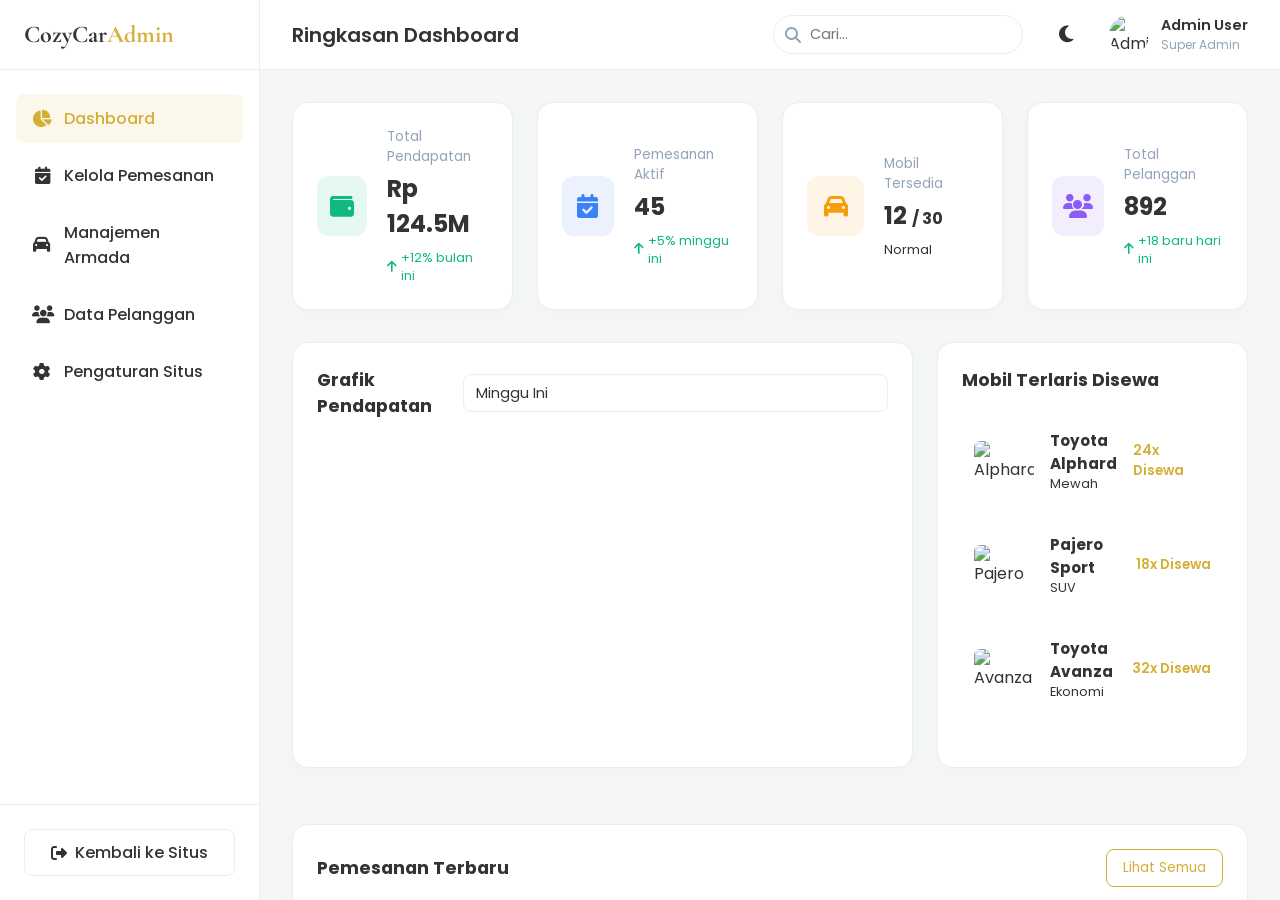
==== commit 030a89d6: "feat: translate full website and admin dashboard to Indonesian" ====
--- a/dashboard.html
+++ b/dashboard.html
@@ -1,9 +1,9 @@
 <!doctype html>
-<html lang="en" data-theme="light">
+<html lang="id" data-theme="light">
   <head>
     <meta charset="UTF-8" />
     <meta name="viewport" content="width=device-width, initial-scale=1.0" />
-    <title>Admin Dashboard - CozyCar Rental</title>
+    <title>Dashboard Admin - CozyCar Rental</title>
 
     <!-- Google Fonts -->
     <link rel="preconnect" href="https://fonts.googleapis.com" />
@@ -44,29 +44,29 @@
         </li>
         <li>
           <a href="#" class="sidebar-link" data-target="bookings">
-            <i class="fas fa-calendar-check"></i> Bookings
+            <i class="fas fa-calendar-check"></i> Kelola Pemesanan
           </a>
         </li>
         <li>
           <a href="#" class="sidebar-link" data-target="fleet">
-            <i class="fas fa-car"></i> Fleet Management
+            <i class="fas fa-car"></i> Manajemen Armada
           </a>
         </li>
         <li>
           <a href="#" class="sidebar-link" data-target="customers">
-            <i class="fas fa-users"></i> Customers
+            <i class="fas fa-users"></i> Data Pelanggan
           </a>
         </li>
         <li>
           <a href="#" class="sidebar-link" data-target="settings">
-            <i class="fas fa-cog"></i> Settings
+            <i class="fas fa-cog"></i> Pengaturan Situs
           </a>
         </li>
       </ul>
 
       <div class="sidebar-footer">
         <a href="index.html" class="logout-btn">
-          <i class="fas fa-sign-out-alt"></i> Back to Site
+          <i class="fas fa-sign-out-alt"></i> Kembali ke Situs
         </a>
       </div>
     </aside>
@@ -79,13 +79,13 @@
           <button class="hamburger-dashboard" id="openSidebar">
             <i class="fas fa-bars"></i>
           </button>
-          <h2 class="page-title" id="dashboardPageTitle">Dashboard Overview</h2>
+          <h2 class="page-title" id="dashboardPageTitle">Ringkasan Dashboard</h2>
         </div>
 
         <div class="topbar-right">
           <div class="search-bar">
             <i class="fas fa-search"></i>
-            <input type="text" id="globalSearch" placeholder="Search..." />
+            <input type="text" id="globalSearch" placeholder="Cari..." />
           </div>
           <button
             class="dark-toggle"
@@ -120,10 +120,10 @@
             <div class="stat-card">
               <div class="stat-icon income"><i class="fas fa-wallet"></i></div>
               <div class="stat-details">
-                <p>Total Revenue</p>
+                <p>Total Pendapatan</p>
                 <h3>Rp 124.5M</h3>
                 <span class="trend positive"
-                  ><i class="fas fa-arrow-up"></i> +12% this month</span
+                  ><i class="fas fa-arrow-up"></i> +12% bulan ini</span
                 >
               </div>
             </div>
@@ -132,17 +132,17 @@
                 <i class="fas fa-calendar-check"></i>
               </div>
               <div class="stat-details">
-                <p>Active Bookings</p>
+                <p>Pemesanan Aktif</p>
                 <h3>45</h3>
                 <span class="trend positive"
-                  ><i class="fas fa-arrow-up"></i> +5% this week</span
+                  ><i class="fas fa-arrow-up"></i> +5% minggu ini</span
                 >
               </div>
             </div>
             <div class="stat-card">
               <div class="stat-icon cars"><i class="fas fa-car"></i></div>
               <div class="stat-details">
-                <p>Available Cars</p>
+                <p>Mobil Tersedia</p>
                 <h3>12 <span>/ 30</span></h3>
                 <span class="trend neutral">Normal</span>
               </div>
@@ -150,10 +150,10 @@
             <div class="stat-card">
               <div class="stat-icon users"><i class="fas fa-users"></i></div>
               <div class="stat-details">
-                <p>Total Customers</p>
+                <p>Total Pelanggan</p>
                 <h3>892</h3>
                 <span class="trend positive"
-                  ><i class="fas fa-arrow-up"></i> +18 new today</span
+                  ><i class="fas fa-arrow-up"></i> +18 baru hari ini</span
                 >
               </div>
             </div>
@@ -163,11 +163,11 @@
             <!-- Chart Section -->
             <div class="chart-section dashboard-card">
               <div class="card-header">
-                <h3>Revenue Overview</h3>
+                <h3>Grafik Pendapatan</h3>
                 <select class="filter-select">
-                  <option>This Week</option>
-                  <option>This Month</option>
-                  <option>This Year</option>
+                  <option>Minggu Ini</option>
+                  <option>Bulan Ini</option>
+                  <option>Tahun Ini</option>
                 </select>
               </div>
               <div class="chart-container">
@@ -178,7 +178,7 @@
             <!-- Popular Cars -->
             <div class="popular-cars dashboard-card">
               <div class="card-header">
-                <h3>Top Rented Cars</h3>
+                <h3>Mobil Terlaris Disewa</h3>
               </div>
               <div class="popular-list">
                 <div class="popular-item">
@@ -188,9 +188,9 @@
                   />
                   <div class="popular-info">
                     <h4>Toyota Alphard</h4>
-                    <p>Premium</p>
-                  </div>
-                  <span class="rent-count">24 Rents</span>
+                    <p>Mewah</p>
+                  </div>
+                  <span class="rent-count">24x Disewa</span>
                 </div>
                 <div class="popular-item">
                   <img
@@ -201,7 +201,7 @@
                     <h4>Pajero Sport</h4>
                     <p>SUV</p>
                   </div>
-                  <span class="rent-count">18 Rents</span>
+                  <span class="rent-count">18x Disewa</span>
                 </div>
                 <div class="popular-item">
                   <img
@@ -210,9 +210,9 @@
                   />
                   <div class="popular-info">
                     <h4>Toyota Avanza</h4>
-                    <p>Economy</p>
-                  </div>
-                  <span class="rent-count">32 Rents</span>
+                    <p>Ekonomi</p>
+                  </div>
+                  <span class="rent-count">32x Disewa</span>
                 </div>
               </div>
             </div>
@@ -221,22 +221,22 @@
           <!-- Recent Bookings Table -->
           <div class="recent-bookings dashboard-card">
             <div class="card-header">
-              <h3>Recent Bookings</h3>
+              <h3>Pemesanan Terbaru</h3>
               <button class="btn-outline-sm" id="viewAllBookingsBtn">
-                View All
+                Lihat Semua
               </button>
             </div>
             <div class="table-responsive">
               <table class="dashboard-table">
                 <thead>
                   <tr>
-                    <th>Booking ID</th>
-                    <th>Customer</th>
-                    <th>Car</th>
-                    <th>Pickup Date</th>
-                    <th>Return Date</th>
+                    <th>Kode Booking</th>
+                    <th>Pelanggan</th>
+                    <th>Mobil</th>
+                    <th>Tgl Penjemputan</th>
+                    <th>Tgl Pengembalian</th>
                     <th>Status</th>
-                    <th>Amount</th>
+                    <th>Total Biaya</th>
                   </tr>
                 </thead>
                 <tbody id="recentBookingsTable">
@@ -253,16 +253,16 @@
         <div id="view-bookings" class="dashboard-view">
           <div class="dashboard-card">
             <div class="card-header">
-              <h3>Bookings List</h3>
+              <h3>Daftar Pemesanan</h3>
               <div class="bookings-actions">
                 <select class="filter-select" id="bookingsFilter">
-                  <option value="all">All Bookings</option>
-                  <option value="active">Active</option>
-                  <option value="completed">Completed</option>
-                  <option value="pending">Pending</option>
+                  <option value="all">Semua Pemesanan</option>
+                  <option value="active">Aktif</option>
+                  <option value="completed">Selesai</option>
+                  <option value="pending">Menunggu</option>
                 </select>
                 <button class="btn-primary-sm" id="btnNewBooking">
-                  <i class="fas fa-plus"></i> New Booking
+                  <i class="fas fa-plus"></i> Pemesanan Baru
                 </button>
               </div>
             </div>
@@ -271,14 +271,14 @@
               <table class="dashboard-table">
                 <thead>
                   <tr>
-                    <th>Booking ID</th>
-                    <th>Customer</th>
-                    <th>Car</th>
-                    <th>Pickup Date</th>
-                    <th>Return Date</th>
+                    <th>Kode Booking</th>
+                    <th>Pelanggan</th>
+                    <th>Mobil</th>
+                    <th>Tgl Penjemputan</th>
+                    <th>Tgl Pengembalian</th>
                     <th>Status</th>
-                    <th>Amount</th>
-                    <th>Actions</th>
+                    <th>Total Biaya</th>
+                    <th>Aksi</th>
                   </tr>
                 </thead>
                 <tbody id="fullBookingsTable">
@@ -294,9 +294,9 @@
              ========================================= -->
         <div id="view-fleet" class="dashboard-view">
           <div class="fleet-control-bar">
-            <h3>Fleet Directory</h3>
+            <h3>Direktori Armada</h3>
             <button class="btn-primary-sm" id="btnNewCar">
-              <i class="fas fa-plus"></i> Add New Car
+              <i class="fas fa-plus"></i> Tambah Mobil
             </button>
           </div>
           <div class="fleet-grid-dashboard" id="fleetGridDashboard">
@@ -310,19 +310,19 @@
         <div id="view-customers" class="dashboard-view">
           <div class="dashboard-card">
             <div class="card-header">
-              <h3>Customer Database</h3>
+              <h3>Database Pelanggan</h3>
             </div>
             <div class="table-responsive">
               <table class="dashboard-table">
                 <thead>
                   <tr>
-                    <th>Customer ID</th>
-                    <th>Name</th>
+                    <th>ID Pelanggan</th>
+                    <th>Nama</th>
                     <th>Email</th>
-                    <th>Phone</th>
-                    <th>Total Bookings</th>
+                    <th>Telepon</th>
+                    <th>Total Sewa</th>
                     <th>Status</th>
-                    <th>Actions</th>
+                    <th>Aksi</th>
                   </tr>
                 </thead>
                 <tbody id="customersTable">
@@ -339,10 +339,10 @@
         <div id="view-settings" class="dashboard-view">
           <div class="settings-grid">
             <div class="dashboard-card settings-card">
-              <h3>Admin Profile</h3>
+              <h3>Profil Admin</h3>
               <form class="settings-form" id="adminProfileForm">
                 <div class="form-group-sm">
-                  <label>Display Name</label>
+                  <label>Nama Tampilan</label>
                   <input
                     type="text"
                     id="adminDisplayNameInput"
@@ -351,7 +351,7 @@
                   />
                 </div>
                 <div class="form-group-sm">
-                  <label>Email Address</label>
+                  <label>Alamat Email</label>
                   <input
                     type="email"
                     id="adminEmailInput"
@@ -360,7 +360,7 @@
                   />
                 </div>
                 <div class="form-group-sm">
-                  <label>New Password</label>
+                  <label>Kata Sandi Baru</label>
                   <input
                     type="password"
                     id="adminPasswordInput"
@@ -368,16 +368,16 @@
                   />
                 </div>
                 <button type="submit" class="btn-primary-sm">
-                  Save Profile
+                  Simpan Profil
                 </button>
               </form>
             </div>
 
             <div class="dashboard-card settings-card">
-              <h3>System Settings</h3>
+              <h3>Pengaturan Sistem</h3>
               <form class="settings-form" id="systemSettingsForm">
                 <div class="form-group-sm">
-                  <label>Business Name</label>
+                  <label>Nama Bisnis</label>
                   <input
                     type="text"
                     id="sysBusinessNameInput"
@@ -386,11 +386,11 @@
                   />
                 </div>
                 <div class="form-group-sm">
-                  <label>Default Tax (%)</label>
+                  <label>Pajak Default (%)</label>
                   <input type="number" id="sysTaxInput" value="10" required />
                 </div>
                 <div class="form-group-sm">
-                  <label>Insurance Fee (Rp / Day)</label>
+                  <label>Biaya Asuransi (Rp / Hari)</label>
                   <input
                     type="number"
                     id="sysInsuranceInput"
@@ -399,7 +399,7 @@
                   />
                 </div>
                 <button type="submit" class="btn-primary-sm">
-                  Save Config
+                  Simpan Konfigurasi
                 </button>
               </form>
             </div>
@@ -408,7 +408,7 @@
               class="dashboard-card settings-card"
               style="grid-column: span 2"
             >
-              <h3>Landing Page Content Editor</h3>
+              <h3>Editor Konten Halaman Utama</h3>
               <form class="settings-form" id="landingPageForm">
                 <!-- Fieldset 1: Hero & Promos -->
                 <fieldset
@@ -426,7 +426,7 @@
                       padding: 0 10px;
                     "
                   >
-                    Hero & Promos
+                    Hero & Promosi
                   </legend>
                   <div
                     style="
@@ -437,15 +437,15 @@
                     "
                   >
                     <div class="form-group-sm">
-                      <label>Hero Title</label>
+                      <label>Judul Hero</label>
                       <input type="text" id="setHeroTitle" required />
                     </div>
                     <div class="form-group-sm">
-                      <label>Hero Tagline</label>
+                      <label>Tagline Hero</label>
                       <input type="text" id="setHeroTagline" required />
                     </div>
                     <div class="form-group-sm" style="grid-column: span 2">
-                      <label>Hero Subtitle</label>
+                      <label>Subjudul Hero</label>
                       <textarea
                         id="setHeroSub"
                         rows="2"
@@ -462,11 +462,11 @@
                       ></textarea>
                     </div>
                     <div class="form-group-sm">
-                      <label>Hero Button Text</label>
+                      <label>Teks Tombol Hero</label>
                       <input type="text" id="setHeroBtnText" required />
                     </div>
                     <div class="form-group-sm">
-                      <label>Promo Banner Text</label>
+                      <label>Teks Banner Promo</label>
                       <input type="text" id="setPromoText" required />
                     </div>
                   </div>
@@ -488,7 +488,7 @@
                       padding: 0 10px;
                     "
                   >
-                    About & Stats
+                    Tentang & Statistik
                   </legend>
                   <div
                     style="
@@ -499,15 +499,15 @@
                     "
                   >
                     <div class="form-group-sm">
-                      <label>About Us Title</label>
+                      <label>Judul Tentang Kami</label>
                       <input type="text" id="setAboutTitle" required />
                     </div>
                     <div class="form-group-sm">
-                      <label>Clients Counter</label>
+                      <label>Jumlah Pelanggan</label>
                       <input type="number" id="setClients" required />
                     </div>
                     <div class="form-group-sm" style="grid-column: span 2">
-                      <label>About Us Text</label>
+                      <label>Teks Tentang Kami</label>
                       <textarea
                         id="setAboutText"
                         rows="3"
@@ -524,11 +524,11 @@
                       ></textarea>
                     </div>
                     <div class="form-group-sm">
-                      <label>Fleet Cars Counter</label>
+                      <label>Jumlah Unit Armada</label>
                       <input type="number" id="setCars" required />
                     </div>
                     <div class="form-group-sm">
-                      <label>Rating Counter</label>
+                      <label>Jumlah Rating</label>
                       <input type="number" step="0.1" id="setRating" required />
                     </div>
                   </div>
@@ -550,7 +550,7 @@
                       padding: 0 10px;
                     "
                   >
-                    Services
+                    Layanan
                   </legend>
                   <div
                     style="
@@ -561,35 +561,35 @@
                     "
                   >
                     <div class="form-group-sm">
-                      <label>Service 1 Title</label>
+                      <label>Judul Layanan 1</label>
                       <input type="text" id="setSrv1Title" required />
                     </div>
                     <div class="form-group-sm">
-                      <label>Service 1 Description</label>
+                      <label>Deskripsi Layanan 1</label>
                       <input type="text" id="setSrv1Desc" required />
                     </div>
                     <div class="form-group-sm">
-                      <label>Service 2 Title</label>
+                      <label>Judul Layanan 2</label>
                       <input type="text" id="setSrv2Title" required />
                     </div>
                     <div class="form-group-sm">
-                      <label>Service 2 Description</label>
+                      <label>Deskripsi Layanan 2</label>
                       <input type="text" id="setSrv2Desc" required />
                     </div>
                     <div class="form-group-sm">
-                      <label>Service 3 Title</label>
+                      <label>Judul Layanan 3</label>
                       <input type="text" id="setSrv3Title" required />
                     </div>
                     <div class="form-group-sm">
-                      <label>Service 3 Description</label>
+                      <label>Deskripsi Layanan 3</label>
                       <input type="text" id="setSrv3Desc" required />
                     </div>
                     <div class="form-group-sm">
-                      <label>Service 4 Title</label>
+                      <label>Judul Layanan 4</label>
                       <input type="text" id="setSrv4Title" required />
                     </div>
                     <div class="form-group-sm">
-                      <label>Service 4 Description</label>
+                      <label>Deskripsi Layanan 4</label>
                       <input type="text" id="setSrv4Desc" required />
                     </div>
                   </div>
@@ -611,7 +611,7 @@
                       padding: 0 10px;
                     "
                   >
-                    Why Us & Process Steps
+                    Keunggulan & Alur Pemesanan
                   </legend>
                   <div
                     style="
@@ -622,31 +622,31 @@
                     "
                   >
                     <div class="form-group-sm" style="grid-column: span 2">
-                      <label>Why Choose Us Headline</label>
+                      <label>Judul Utama Mengapa Memilih Kami</label>
                       <input type="text" id="setWhyTitle" required />
                     </div>
                     <div class="form-group-sm">
-                      <label>Feature 1 (Premium Fleet)</label>
+                      <label>Keunggulan 1 (Judul)</label>
                       <input type="text" id="setWhy1Title" required />
                     </div>
                     <div class="form-group-sm">
-                      <label>Feature 1 Desc</label>
+                      <label>Keunggulan 1 (Deskripsi)</label>
                       <input type="text" id="setWhy1Desc" required />
                     </div>
                     <div class="form-group-sm">
-                      <label>Feature 2 (Best Price)</label>
+                      <label>Keunggulan 2 (Judul)</label>
                       <input type="text" id="setWhy2Title" required />
                     </div>
                     <div class="form-group-sm">
-                      <label>Feature 2 Desc</label>
+                      <label>Keunggulan 2 (Deskripsi)</label>
                       <input type="text" id="setWhy2Desc" required />
                     </div>
                     <div class="form-group-sm">
-                      <label>Feature 3 (24/7 Support)</label>
+                      <label>Keunggulan 3 (Judul)</label>
                       <input type="text" id="setWhy3Title" required />
                     </div>
                     <div class="form-group-sm">
-                      <label>Feature 3 Desc</label>
+                      <label>Keunggulan 3 (Deskripsi)</label>
                       <input type="text" id="setWhy3Desc" required />
                     </div>
                     <div
@@ -658,31 +658,31 @@
                         margin-top: 10px;
                       "
                     >
-                      <label>How It Works Headline</label>
+                      <label>Judul Utama Cara Memesan</label>
                       <input type="text" id="setProcTitle" required />
                     </div>
                     <div class="form-group-sm">
-                      <label>Step 1 (Select Vehicle)</label>
+                      <label>Langkah 1 (Judul)</label>
                       <input type="text" id="setProc1Title" required />
                     </div>
                     <div class="form-group-sm">
-                      <label>Step 1 Desc</label>
+                      <label>Langkah 1 (Deskripsi)</label>
                       <input type="text" id="setProc1Desc" required />
                     </div>
                     <div class="form-group-sm">
-                      <label>Step 2 (Choose Dates)</label>
+                      <label>Langkah 2 (Judul)</label>
                       <input type="text" id="setProc2Title" required />
                     </div>
                     <div class="form-group-sm">
-                      <label>Step 2 Desc</label>
+                      <label>Langkah 2 (Deskripsi)</label>
                       <input type="text" id="setProc2Desc" required />
                     </div>
                     <div class="form-group-sm">
-                      <label>Step 3 (Enjoy Journey)</label>
+                      <label>Langkah 3 (Judul)</label>
                       <input type="text" id="setProc3Title" required />
                     </div>
                     <div class="form-group-sm">
-                      <label>Step 3 Desc</label>
+                      <label>Langkah 3 (Deskripsi)</label>
                       <input type="text" id="setProc3Desc" required />
                     </div>
                   </div>
@@ -704,7 +704,7 @@
                       padding: 0 10px;
                     "
                   >
-                    Banners & Dynamic Headers
+                    Banner & Header Dinamis
                   </legend>
                   <div
                     style="
@@ -715,43 +715,43 @@
                     "
                   >
                     <div class="form-group-sm">
-                      <label>Fleet Catalog Title</label>
+                      <label>Judul Katalog Armada</label>
                       <input type="text" id="setCatalogTitle" required />
                     </div>
                     <div class="form-group-sm">
-                      <label>Fleet Catalog Subtitle</label>
+                      <label>Subjudul Katalog Armada</label>
                       <input type="text" id="setCatalogSub" required />
                     </div>
                     <div class="form-group-sm">
-                      <label>Packages Section Title</label>
+                      <label>Judul Paket Harga</label>
                       <input type="text" id="setPackagesTitle" required />
                     </div>
                     <div class="form-group-sm">
-                      <label>Packages Section Subtitle</label>
+                      <label>Subjudul Paket Harga</label>
                       <input type="text" id="setPackagesSub" required />
                     </div>
                     <div class="form-group-sm">
-                      <label>Safety Section Title</label>
+                      <label>Judul Standar Keamanan</label>
                       <input type="text" id="setSafetyTitle" required />
                     </div>
                     <div class="form-group-sm">
-                      <label>Safety Section Description</label>
+                      <label>Deskripsi Standar Keamanan</label>
                       <input type="text" id="setSafetyDesc" required />
                     </div>
                     <div class="form-group-sm">
-                      <label>Loyalty Club Title</label>
+                      <label>Judul Klub Member</label>
                       <input type="text" id="setLoyaltyTitle" required />
                     </div>
                     <div class="form-group-sm">
-                      <label>Loyalty Club Description</label>
+                      <label>Deskripsi Klub Member</label>
                       <input type="text" id="setLoyaltyDesc" required />
                     </div>
                     <div class="form-group-sm">
-                      <label>Middle CTA Title</label>
+                      <label>Judul Banner CTA</label>
                       <input type="text" id="setCtaTitle" required />
                     </div>
                     <div class="form-group-sm">
-                      <label>Middle CTA Description</label>
+                      <label>Deskripsi Banner CTA</label>
                       <input type="text" id="setCtaDesc" required />
                     </div>
                   </div>
@@ -773,7 +773,7 @@
                       padding: 0 10px;
                     "
                   >
-                    Requirements, FAQs & Contact
+                    Syarat, FAQ & Kontak
                   </legend>
                   <div
                     style="
@@ -784,47 +784,47 @@
                     "
                   >
                     <div class="form-group-sm" style="grid-column: span 2">
-                      <label>Requirements Title</label>
+                      <label>Judul Syarat Ketentuan</label>
                       <input type="text" id="setTermsTitle" required />
                     </div>
                     <div class="form-group-sm">
-                      <label>Requirement 1</label>
+                      <label>Syarat 1</label>
                       <input type="text" id="setTerm1" required />
                     </div>
                     <div class="form-group-sm">
-                      <label>Requirement 2</label>
+                      <label>Syarat 2</label>
                       <input type="text" id="setTerm2" required />
                     </div>
                     <div class="form-group-sm">
-                      <label>Requirement 3</label>
+                      <label>Syarat 3</label>
                       <input type="text" id="setTerm3" required />
                     </div>
                     <div class="form-group-sm">
-                      <label>Requirement 4</label>
+                      <label>Syarat 4</label>
                       <input type="text" id="setTerm4" required />
                     </div>
                     <div class="form-group-sm">
-                      <label>FAQ Section Title</label>
+                      <label>Judul Bagian FAQ</label>
                       <input type="text" id="setFaqTitle" required />
                     </div>
                     <div class="form-group-sm">
-                      <label>FAQ Section Subtitle</label>
+                      <label>Subjudul Bagian FAQ</label>
                       <input type="text" id="setFaqSub" required />
                     </div>
                     <div class="form-group-sm">
-                      <label>Contact Phone</label>
+                      <label>Telepon Kontak</label>
                       <input type="text" id="setPhone" required />
                     </div>
                     <div class="form-group-sm">
-                      <label>Contact Email</label>
+                      <label>Email Kontak</label>
                       <input type="email" id="setEmail" required />
                     </div>
                     <div class="form-group-sm" style="grid-column: span 2">
-                      <label>Contact Address</label>
+                      <label>Alamat Kontak</label>
                       <input type="text" id="setAddress" required />
                     </div>
                     <div class="form-group-sm">
-                      <label>Working Hours</label>
+                      <label>Jam Operasional</label>
                       <input type="text" id="setHours" required />
                     </div>
                   </div>
@@ -846,7 +846,7 @@
                       padding: 0 10px;
                     "
                   >
-                    Newsletters & Footer
+                    Newsletter & Footer
                   </legend>
                   <div
                     style="
@@ -857,19 +857,19 @@
                     "
                   >
                     <div class="form-group-sm">
-                      <label>Newsletter Title</label>
+                      <label>Judul Newsletter</label>
                       <input type="text" id="setNewsTitle" required />
                     </div>
                     <div class="form-group-sm">
-                      <label>Newsletter Description</label>
+                      <label>Deskripsi Newsletter</label>
                       <input type="text" id="setNewsDesc" required />
                     </div>
                     <div class="form-group-sm" style="grid-column: span 2">
-                      <label>Footer Brand Desc</label>
+                      <label>Deskripsi Brand Footer</label>
                       <input type="text" id="setFooterDesc" required />
                     </div>
                     <div class="form-group-sm" style="grid-column: span 2">
-                      <label>Footer Copyright Text</label>
+                      <label>Teks Hak Cipta Footer</label>
                       <input type="text" id="setCopyright" required />
                     </div>
                   </div>
@@ -880,7 +880,7 @@
                   class="btn-primary-sm"
                   style="font-size: 1rem; padding: 12px 24px"
                 >
-                  Update Landing Page
+                  Perbarui Halaman Utama
                 </button>
               </form>
             </div>
